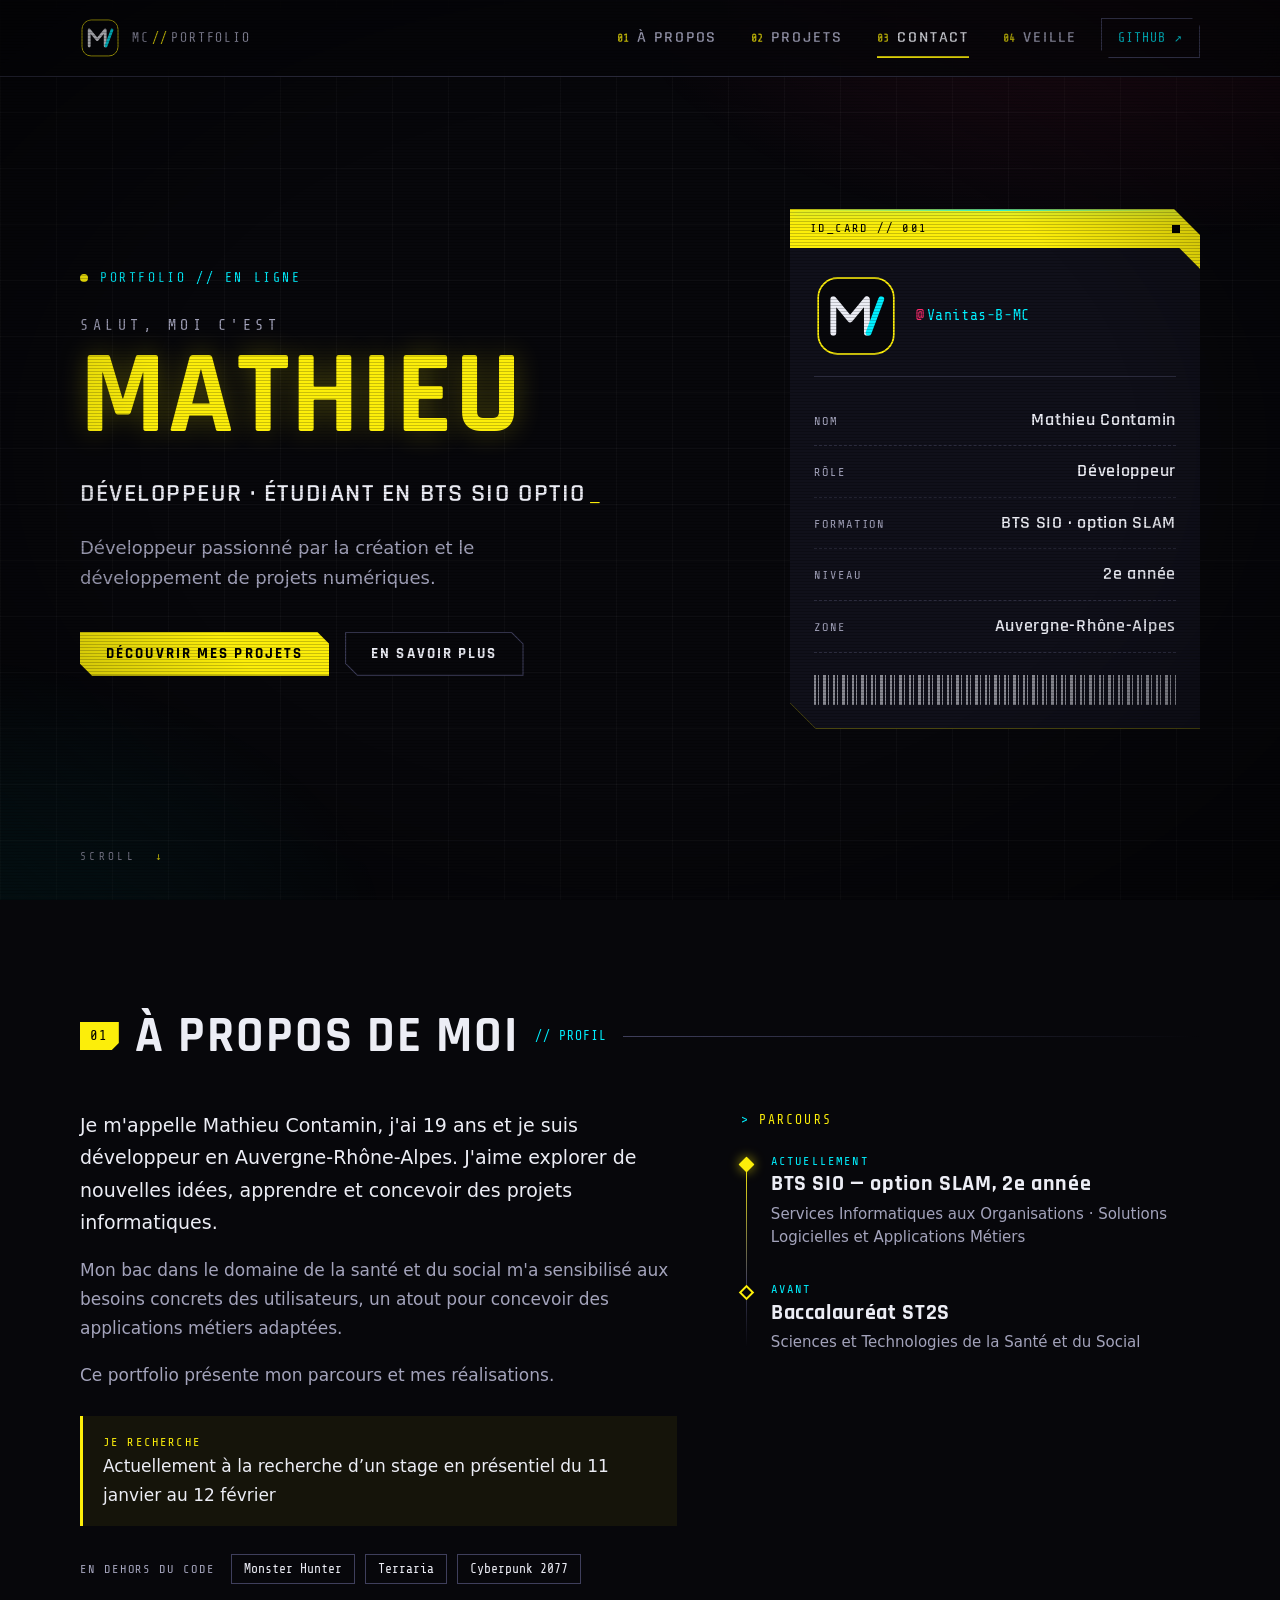
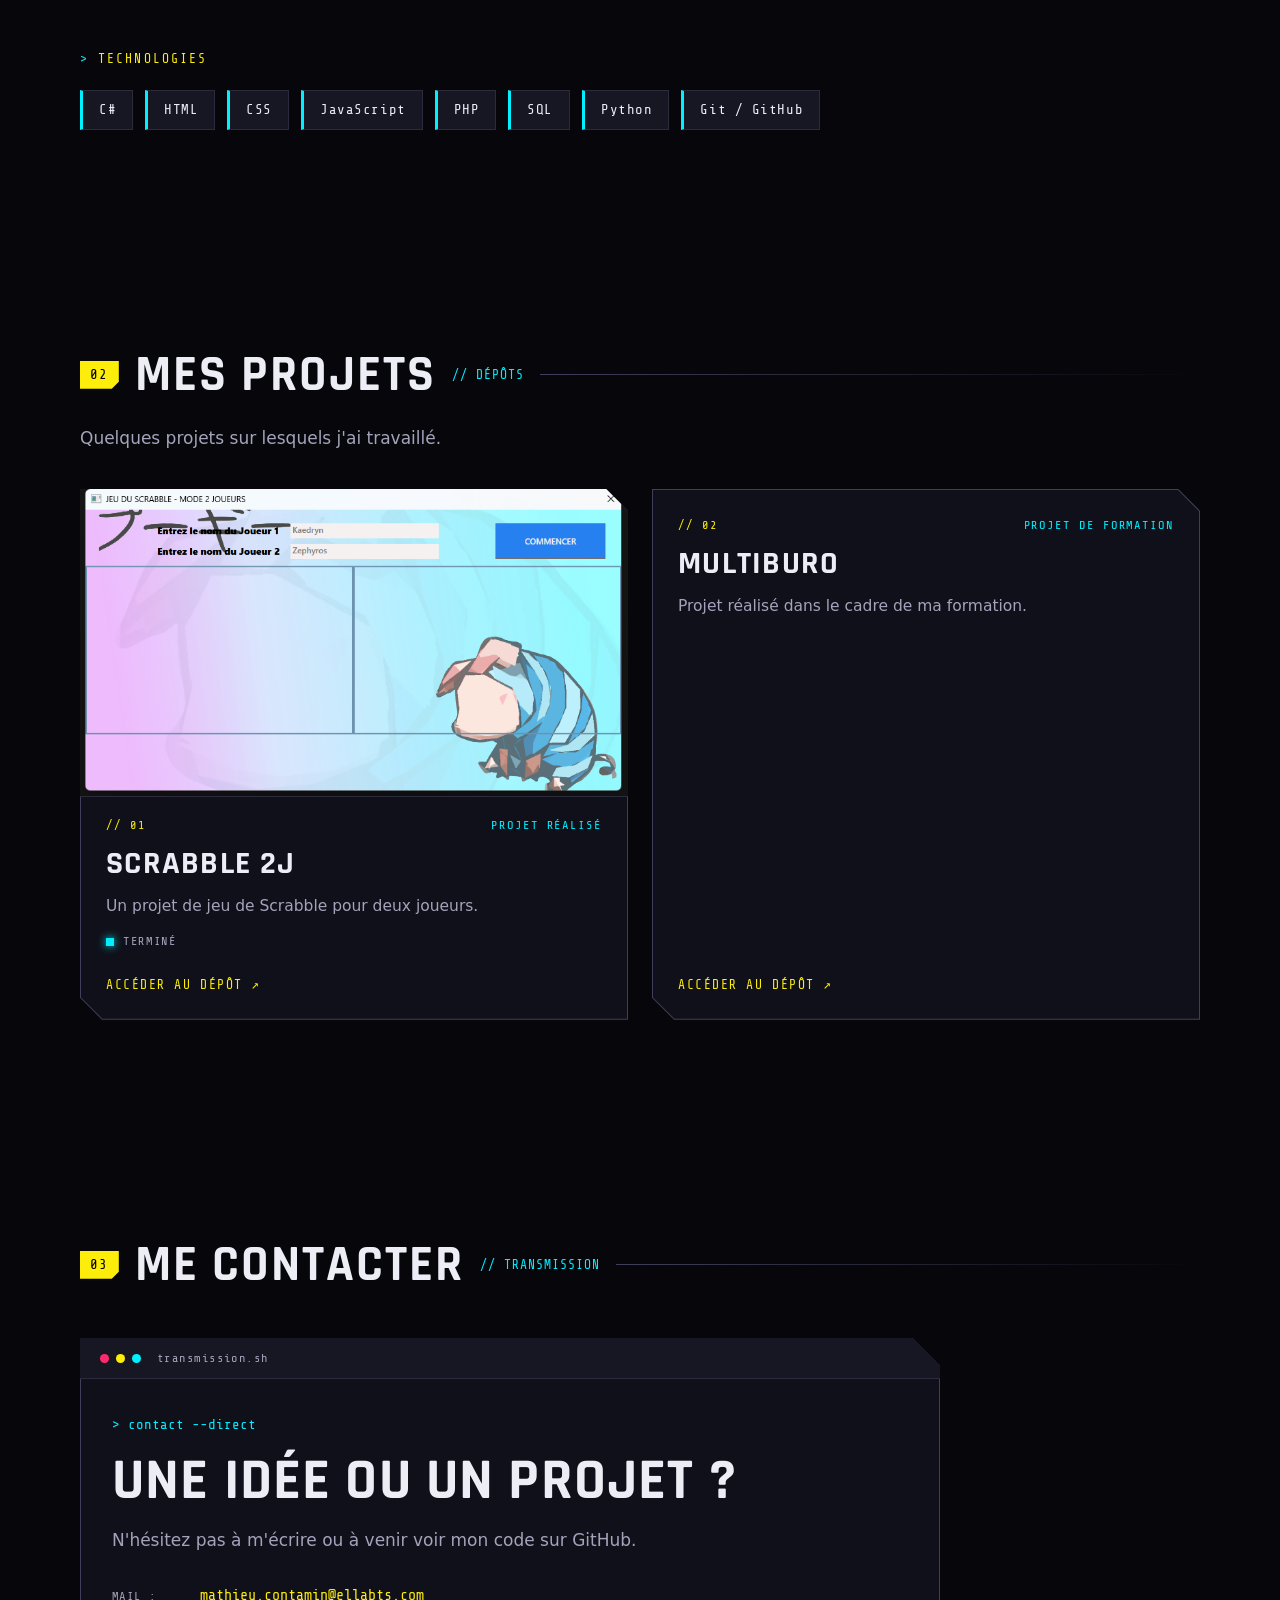
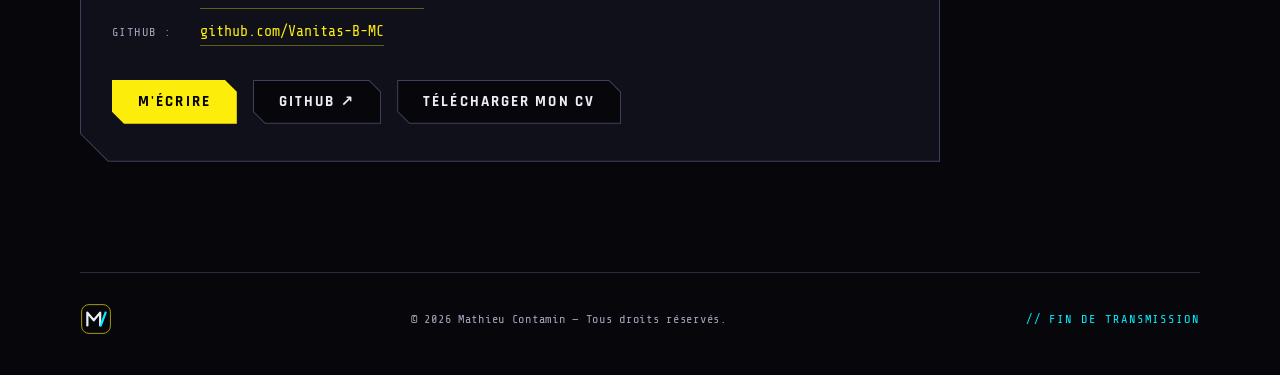
==== index.html @ 33f16053 "Maj" ====
<!DOCTYPE html>
<html lang="fr">
<head>
  <meta charset="UTF-8">
  <meta name="viewport" content="width=device-width, initial-scale=1.0">
  <meta name="theme-color" content="#07070b">
  <title>Mathieu Contamin — Développeur, étudiant BTS SIO SLAM</title>
  <meta name="description" content="Portfolio de Mathieu Contamin, étudiant en BTS SIO option SLAM : projets de développement, parcours et contact.">

  <!-- Aperçu lors du partage du lien (réseaux sociaux, messageries) -->
  <meta property="og:type" content="website">
  <meta property="og:title" content="Mathieu Contamin — Portfolio">
  <meta property="og:description" content="Étudiant en BTS SIO option SLAM. Découvrez mes projets de développement.">
  <meta name="twitter:card" content="summary_large_image">
  <meta property="og:url" content="https://vanitas-b-mc.github.io/">
  <meta property="og:image" content="https://vanitas-b-mc.github.io/assets/apercu.png">

  <!-- Favicon -->
  <link rel="icon" href="assets/favicon.svg" type="image/svg+xml">
  <link rel="icon" href="favicon.ico" sizes="48x48">
  <link rel="apple-touch-icon" href="assets/apple-touch-icon.png">

  <!-- Polices (Google Fonts). Si il n'y a pas de réseau, le site utilise les polices de secours. -->
  <link rel="preconnect" href="https://fonts.googleapis.com">
  <link rel="preconnect" href="https://fonts.gstatic.com" crossorigin>
  <link rel="stylesheet" href="https://fonts.googleapis.com/css2?family=Rajdhani:wght@500;600;700&family=Share+Tech+Mono&display=swap">

  <link rel="stylesheet" href="css/style.css">
  <link rel="stylesheet" href="css/edgerunners.css">
  <link rel="stylesheet" href="css/neon.css">
  <link rel="stylesheet" href="css/blackwall.css">
  <script>try { var t = localStorage.getItem("mc-theme"); if (t === "edgerunners" || t === "neon" || t === "blackwall") document.documentElement.classList.add(t); } catch (e) {}</script>
  <script>document.documentElement.classList.add("js");</script>
  <script type="module" src="js/main.js"></script>
  <script type="module" src="easter-egg/js/barcode-egg.js"></script>
  <script type="module" src="easter-egg/js/secret-code.js"></script>
</head>
<body>
  <a class="skip-link" href="#contenu">Aller au contenu</a>

  <header class="site-header">
    <div class="header">
      <a class="logo" href="#accueil" aria-label="Mathieu Contamin — retour à l'accueil">
        <img src="assets/favicon.svg" width="40" height="40" alt="">
        <span class="logo-text">MC<span>//</span>PORTFOLIO</span>
      </a>

      <nav id="main-nav" class="main-nav" aria-label="Navigation principale">
        <a href="#apropos"><span>01</span>À propos</a>
        <a href="#projets"><span>02</span>Projets</a>
        <a href="#contact"><span>03</span>Contact</a>
        <a class="nav-veille" href="veille.html"><span>04</span>Veille</a>
        <a class="nav-github" data-github href="https://github.com/Vanitas-B-MC"
           target="_blank" rel="noopener noreferrer">GitHub ↗</a>
      </nav>

      <a class="github-link" data-github href="https://github.com/Vanitas-B-MC"
         target="_blank" rel="noopener noreferrer">GitHub ↗</a>

      <button class="menu-toggle" type="button" aria-expanded="false" aria-controls="main-nav" aria-label="Ouvrir le menu">
        <span class="menu-bars" aria-hidden="true"></span>
      </button>
    </div>
  </header>

  <main id="contenu">
    <!-- ============ ACCUEIL ============ -->
    <section class="hero section" id="accueil" aria-labelledby="hero-title">
      <div class="hero-copy">
        <p class="eyebrow"><span class="status-dot" aria-hidden="true"></span>Portfolio // en ligne</p>

        <h1 id="hero-title">
          <span class="hello">Salut, moi c'est</span>
          <span class="hero-name glitch" id="hero-name" data-text="Mathieu">Mathieu</span>
        </h1>

        <p class="hero-tagline" id="hero-tagline">Développeur · Étudiant en BTS SIO option SLAM</p>
        <p class="hero-description" id="hero-description"></p>

        <div class="hero-actions">
          <a href="#projets" class="button button-primary">Découvrir mes projets</a>
          <a href="#apropos" class="button button-secondary">En savoir plus</a>
        </div>
      </div>

      <aside class="profile-card chamfer" aria-label="Fiche de profil">
        <div class="card-bar"><span>ID_CARD // 001</span><span class="card-bar-dot" aria-hidden="true"></span></div>
        <div class="card-body">
          <div class="card-head">
            <img src="assets/favicon.svg" width="84" height="84" alt="Logo MC">
            <p class="card-handle"><span>@</span><span id="profile-handle">Vanitas-B-MC</span></p>
          </div>
          <dl class="profile-list" id="profile-list"></dl>
          <div class="barcode" aria-hidden="true"></div>
        </div>
      </aside>

      <div class="scroll-indicator" aria-hidden="true">Scroll <span>↓</span></div>
    </section>

    <!-- ============ À PROPOS ============ -->
    <section class="section about" id="apropos" aria-labelledby="about-title">
      <div class="section-heading reveal">
        <span class="section-number">01</span>
        <h2 id="about-title">À propos de moi</h2>
        <span class="section-tag">// profil</span>
      </div>

      <div class="about-grid">
        <div class="about-text reveal" id="about-text"></div>

        <div class="about-side reveal">
          <h3 class="subhead">Parcours</h3>
          <ol class="timeline" id="timeline"></ol>
        </div>
      </div>

      <div class="skills reveal">
        <h3 class="subhead">Technologies</h3>
        <ul id="skills-list" class="skills-list"></ul>
      </div>
    </section>

    <!-- ============ PROJETS ============ -->
    <section class="section projects" id="projets" aria-labelledby="projects-title">
      <div class="section-heading reveal">
        <span class="section-number">02</span>
        <h2 id="projects-title">Mes projets</h2>
        <span class="section-tag">// dépôts</span>
      </div>
      <p class="section-intro reveal">Quelques projets sur lesquels j'ai travaillé.</p>

      <ul id="projects-list" class="projects-grid">
        <li class="fallback">
          <a href="https://github.com/Vanitas-B-MC" target="_blank" rel="noopener noreferrer">Retrouver mes projets sur GitHub ↗</a>
        </li>
      </ul>
    </section>

    <!-- ============ CONTACT ============ -->
    <section class="section contact" id="contact" aria-labelledby="contact-title">
      <div class="section-heading reveal">
        <span class="section-number">03</span>
        <h2 id="contact-title">Me contacter</h2>
        <span class="section-tag">// transmission</span>
      </div>

      <div class="terminal chamfer reveal">
        <div class="terminal-bar" aria-hidden="true">
          <span class="terminal-dots"><i></i><i></i><i></i></span>
          <span>transmission.sh</span>
        </div>
        <div class="terminal-body">
          <p class="prompt" aria-hidden="true">&gt; contact --direct</p>
          <h3>Une idée ou un projet ?</h3>
          <p class="contact-text">N'hésitez pas à m'écrire ou à venir voir mon code sur GitHub.</p>

          <ul class="contact-list">
            <li><span class="contact-key">mail</span>
              <a id="contact-email" href="mailto:mathieu.contamin@ellabts.com">mathieu.contamin@ellabts.com</a></li>
            <li><span class="contact-key">github</span>
              <a id="contact-github-link" data-github href="https://github.com/Vanitas-B-MC"
                 target="_blank" rel="noopener noreferrer">github.com/Vanitas-B-MC</a></li>
          </ul>

          <div class="contact-actions">
            <a id="contact-mail-button" class="button button-primary"
               href="mailto:mathieu.contamin@ellabts.com">M'écrire</a>
            <a id="contact-github" class="button button-secondary" data-github
               href="https://github.com/Vanitas-B-MC" target="_blank" rel="noopener noreferrer">GitHub ↗</a>
            <a id="contact-cv" class="button button-secondary" href="#" download hidden>Télécharger mon CV</a>
          </div>
        </div>
      </div>
    </section>
  </main>

  <footer class="footer">
    <a class="logo" href="#accueil" aria-label="Retour en haut">
      <img src="assets/favicon.svg" width="32" height="32" alt="">
    </a>
    <p>© <span id="year">2026</span> <span id="footer-name">Mathieu Contamin</span> — Tous droits réservés.</p>
    <p class="footer-end" aria-hidden="true">// fin de transmission</p>
  </footer>

  <noscript>
    <p class="noscript">Le contenu de ce portfolio nécessite JavaScript.
      Tu peux retrouver mes projets sur <a href="https://github.com/Vanitas-B-MC">GitHub</a>.</p>
  </noscript>
</body>
</html>
---- css/style.css ----
/* =========================================================
   PORTFOLIO — thème Cyberpunk (Cyberpunk 2077 / Edgerunners)
   Sommaire :
   1. Variables        6. À propos
   2. Base & effets    7. Projets
   3. Composants       8. Contact
   4. Header           9. Footer
   5. Accueil         10. Animations & responsive
========================================================= */

/* =========================
   1. VARIABLES
========================= */

:root {
  --bg: #07070b;
  --surface: #10101a;
  --surface-2: #171724;
  --line: #2b2b3d;
  --line-strong: #3f3f5c;

  --text: #ecedf5;
  --muted: #a3a3bb;

  --yellow: #fcee0a;   /* jaune Cyberpunk 2077 */
  --cyan: #00f0ff;     /* cyan néon */
  --pink: #ff2a6d;     /* rose Edgerunners */

  --font-display: "Rajdhani", "Bahnschrift", "Arial Narrow", "Roboto Condensed", system-ui, sans-serif;
  --font-body: system-ui, -apple-system, "Segoe UI", Roboto, sans-serif;
  --font-mono: "Share Tech Mono", ui-monospace, "SFMono-Regular", Consolas, "DejaVu Sans Mono", monospace;

  --width: 1120px;
  --header-h: 76px;
}

/* =========================
   2. BASE & EFFETS
========================= */

*,
*::before,
*::after {
  margin: 0;
  padding: 0;
  box-sizing: border-box;
}

html {
  scroll-behavior: smooth;
  scroll-padding-top: calc(var(--header-h) + 16px);
  color-scheme: dark;
  scrollbar-color: var(--line-strong) var(--bg);
}

body {
  background: var(--bg);
  color: var(--text);
  font-family: var(--font-body);
  font-size: 17px;
  line-height: 1.7;
  overflow-x: hidden;
  -webkit-font-smoothing: antialiased;
}

a {
  color: inherit;
  text-decoration: none;
}

img { display: block; max-width: 100%; }

ul, ol { list-style: none; }

button { font: inherit; color: inherit; }

::selection {
  background: var(--yellow);
  color: #000;
}

:focus-visible {
  outline: 2px solid var(--cyan);
  outline-offset: 3px;
}

.sr-only {
  position: absolute;
  width: 1px;
  height: 1px;
  overflow: hidden;
  clip: rect(0 0 0 0);
  white-space: nowrap;
}

/* Fond : grille + lueurs néon */
body::before {
  content: "";
  position: fixed;
  inset: 0;
  z-index: -1;
  pointer-events: none;
  background:
    radial-gradient(60vw 50vh at 88% -8%, rgba(255, 42, 109, .14), transparent 70%),
    radial-gradient(55vw 45vh at -8% 104%, rgba(0, 240, 255, .11), transparent 70%),
    linear-gradient(rgba(255, 255, 255, .03) 1px, transparent 1px) 0 0 / 56px 56px,
    linear-gradient(90deg, rgba(255, 255, 255, .03) 1px, transparent 1px) 0 0 / 56px 56px;
}

/* Écran CRT : lignes de balayage + vignette */
body::after {
  content: "";
  position: fixed;
  inset: 0;
  z-index: 90;
  pointer-events: none;
  background:
    radial-gradient(ellipse at center, transparent 55%, rgba(0, 0, 0, .45) 100%),
    repeating-linear-gradient(to bottom, transparent 0 2px, rgba(0, 0, 0, .2) 2px 3px);
}

.skip-link {
  position: absolute;
  left: 16px;
  top: -80px;
  z-index: 200;
  padding: 10px 16px;
  background: var(--yellow);
  color: #000;
  font-family: var(--font-display);
  font-weight: 700;
  letter-spacing: .08em;
  text-transform: uppercase;
}

.skip-link:focus { top: 16px; }

/* =========================
   3. COMPOSANTS
========================= */

/* Cadre à coins coupés (bordure = fond de l'élément, remplissage = ::before) */
.chamfer {
  --cut: 20px;
  --bw: 1px;
  position: relative;
  isolation: isolate;
  background: var(--line-strong);
  clip-path: polygon(
    0 0, calc(100% - var(--cut)) 0, 100% var(--cut),
    100% 100%, var(--cut) 100%, 0 calc(100% - var(--cut))
  );
}

.chamfer::before {
  content: "";
  position: absolute;
  inset: var(--bw);
  z-index: -1;
  background: var(--surface);
  clip-path: polygon(
    0 0, calc(100% - var(--cut) + .6px) 0, 100% calc(var(--cut) - .6px),
    100% 100%, calc(var(--cut) - .6px) 100%, 0 calc(100% - var(--cut) + .6px)
  );
}

/* Boutons */
.button {
  --cut: 12px;
  position: relative;
  isolation: isolate;
  display: inline-flex;
  align-items: center;
  gap: 10px;
  padding: 13px 26px;
  font-family: var(--font-display);
  font-size: 15px;
  font-weight: 700;
  letter-spacing: .14em;
  text-transform: uppercase;
  line-height: 1.2;
  cursor: pointer;
  transition: background .2s ease, color .2s ease, transform .2s ease;
  clip-path: polygon(
    0 0, calc(100% - var(--cut)) 0, 100% var(--cut),
    100% 100%, var(--cut) 100%, 0 calc(100% - var(--cut))
  );
}

.button-primary {
  background: var(--yellow);
  color: #000;
}

.button-primary:hover {
  background: var(--cyan);
  transform: translate(-2px, -2px);
}

.button-secondary {
  background: var(--line-strong);
  color: var(--text);
}

.button-secondary::before {
  content: "";
  position: absolute;
  inset: 1px;
  z-index: -1;
  background: var(--bg);
  clip-path: polygon(
    0 0, calc(100% - var(--cut) + .6px) 0, 100% calc(var(--cut) - .6px),
    100% 100%, calc(var(--cut) - .6px) 100%, 0 calc(100% - var(--cut) + .6px)
  );
  transition: background .2s ease;
}

.button-secondary:hover {
  background: var(--yellow);
  color: var(--yellow);
  transform: translate(-2px, -2px);
}

.button[hidden] { display: none; }

/* Titres de section */
.section {
  width: min(100% - 48px, var(--width));
  margin-inline: auto;
  padding: 110px 0;
}

.section-heading {
  display: flex;
  align-items: center;
  gap: 16px;
  margin-bottom: 48px;
}

.section-number {
  padding: 2px 10px;
  background: var(--yellow);
  color: #000;
  font-family: var(--font-mono);
  font-size: 14px;
  letter-spacing: .1em;
  clip-path: polygon(0 0, 100% 0, 100% calc(100% - 7px), calc(100% - 7px) 100%, 0 100%);
}

.section-heading h2 {
  font-family: var(--font-display);
  font-size: clamp(30px, 5vw, 50px);
  font-weight: 700;
  line-height: 1;
  letter-spacing: .04em;
  text-transform: uppercase;
}

.section-tag {
  color: var(--cyan);
  font-family: var(--font-mono);
  font-size: 13px;
  letter-spacing: .08em;
  text-transform: uppercase;
  white-space: nowrap;
}

.section-heading::after {
  content: "";
  flex: 1;
  min-width: 24px;
  height: 1px;
  background: linear-gradient(90deg, var(--line-strong), transparent);
}

.section-intro {
  margin-top: -24px;
  margin-bottom: 36px;
  color: var(--muted);
}

.subhead {
  margin-bottom: 20px;
  color: var(--yellow);
  font-family: var(--font-mono);
  font-size: 13px;
  font-weight: 400;
  letter-spacing: .16em;
  text-transform: uppercase;
}

.subhead::before { content: "> "; color: var(--cyan); }

/* Apparition au scroll */
.js-ready .reveal {
  opacity: 0;
  transform: translateY(22px);
  transition: opacity .7s ease, transform .7s ease;
}

.js-ready .reveal.is-visible {
  opacity: 1;
  transform: none;
}

/* =========================
   4. HEADER
========================= */

.site-header {
  position: sticky;
  top: 0;
  z-index: 80;
  background: rgba(7, 7, 11, .78);
  -webkit-backdrop-filter: blur(14px);
  backdrop-filter: blur(14px);
  border-bottom: 1px solid var(--line);
  transition: border-color .3s ease, box-shadow .3s ease;
}

.site-header.is-scrolled {
  border-bottom-color: rgba(252, 238, 10, .45);
  box-shadow: 0 6px 24px -12px rgba(252, 238, 10, .35);
}

.header {
  width: min(100% - 48px, var(--width));
  height: var(--header-h);
  margin-inline: auto;
  display: flex;
  align-items: center;
  justify-content: space-between;
  gap: 24px;
}

.logo {
  display: inline-flex;
  align-items: center;
  gap: 12px;
}

.logo img {
  transition: filter .25s ease, transform .25s ease;
}

.logo:hover img {
  filter: drop-shadow(0 0 8px rgba(252, 238, 10, .6));
  transform: rotate(-4deg);
}

.logo-text {
  font-family: var(--font-mono);
  font-size: 13px;
  letter-spacing: .14em;
  color: var(--muted);
}

.logo-text span { color: var(--yellow); margin: 0 2px; }

.main-nav {
  display: flex;
  align-items: center;
  gap: 34px;
  margin-left: auto;
}

.main-nav a {
  position: relative;
  padding: 6px 0;
  color: var(--muted);
  font-family: var(--font-display);
  font-size: 16px;
  font-weight: 600;
  letter-spacing: .12em;
  text-transform: uppercase;
  transition: color .2s ease;
}

.main-nav a span {
  margin-right: 8px;
  color: var(--yellow);
  font-family: var(--font-mono);
  font-size: 11px;
  letter-spacing: 0;
  opacity: .8;
}

.main-nav a::after {
  content: "";
  position: absolute;
  left: 0;
  bottom: 0;
  width: 100%;
  height: 2px;
  background: var(--yellow);
  transform: scaleX(0);
  transform-origin: left;
  transition: transform .25s ease;
}

.main-nav a:hover,
.main-nav a.is-active { color: var(--text); }

.main-nav a:hover::after,
.main-nav a.is-active::after { transform: scaleX(1); }

.nav-github { display: none; }

.github-link {
  padding: 8px 16px;
  border: 1px solid var(--line-strong);
  color: var(--cyan);
  font-family: var(--font-mono);
  font-size: 13px;
  letter-spacing: .08em;
  text-transform: uppercase;
  clip-path: polygon(0 0, calc(100% - 8px) 0, 100% 8px, 100% 100%, 8px 100%, 0 calc(100% - 8px));
  transition: color .2s ease, border-color .2s ease, background .2s ease;
}

.github-link:hover {
  border-color: var(--cyan);
  background: rgba(0, 240, 255, .08);
}

.menu-toggle {
  display: none;
  width: 46px;
  height: 46px;
  align-items: center;
  justify-content: center;
  background: transparent;
  border: 1px solid var(--line-strong);
  cursor: pointer;
}

.menu-bars,
.menu-bars::before,
.menu-bars::after {
  display: block;
  width: 20px;
  height: 2px;
  background: var(--yellow);
  transition: transform .25s ease, background .25s ease;
}

.menu-bars { position: relative; }
.menu-bars::before,
.menu-bars::after { content: ""; position: absolute; left: 0; }
.menu-bars::before { top: -7px; }
.menu-bars::after { top: 7px; }

.menu-toggle[aria-expanded="true"] .menu-bars { background: transparent; }
.menu-toggle[aria-expanded="true"] .menu-bars::before { transform: translateY(7px) rotate(45deg); }
.menu-toggle[aria-expanded="true"] .menu-bars::after { transform: translateY(-7px) rotate(-45deg); }

/* =========================
   5. ACCUEIL
========================= */

.hero {
  min-height: calc(100vh - var(--header-h));
  min-height: calc(100svh - var(--header-h));
  display: grid;
  grid-template-columns: minmax(0, 1.2fr) minmax(0, .8fr);
  align-items: center;
  gap: 64px;
  position: relative;
  padding-top: 60px;
  padding-bottom: 100px;
}

.eyebrow {
  display: inline-flex;
  align-items: center;
  gap: 12px;
  margin-bottom: 26px;
  color: var(--cyan);
  font-family: var(--font-mono);
  font-size: 13px;
  letter-spacing: .2em;
  text-transform: uppercase;
}

.status-dot {
  width: 8px;
  height: 8px;
  border-radius: 50%;
  background: var(--yellow);
  box-shadow: 0 0 0 0 rgba(252, 238, 10, .6);
  animation: pulse 2s ease-out infinite;
}

.hero h1 { line-height: .9; }

.hello {
  display: block;
  margin-bottom: 8px;
  color: var(--muted);
  font-family: var(--font-mono);
  font-size: 15px;
  font-weight: 400;
  letter-spacing: .3em;
  text-transform: uppercase;
  line-height: 1.4;
}

.hero-name {
  font-family: var(--font-display);
  font-size: clamp(50px, 9.2vw, 118px);
  font-weight: 700;
  letter-spacing: .02em;
  text-transform: uppercase;
  color: var(--yellow);
  text-shadow: 0 0 28px rgba(252, 238, 10, .28);
  white-space: nowrap;
}

/* Effet glitch (le texte est dupliqué via data-text) */
.glitch {
  position: relative;
  display: inline-block;
}

.glitch::before,
.glitch::after {
  content: attr(data-text);
  content: attr(data-text) / "";
  position: absolute;
  inset: 0;
  overflow: hidden;
  clip-path: inset(0 0 100% 0);
  text-shadow: none;
}

.glitch::before { color: var(--cyan); animation: glitch-a 4.2s infinite steps(1); }
.glitch::after { color: var(--pink); animation: glitch-b 3.6s infinite steps(1); }

.hero-tagline {
  min-height: 1.7em;
  margin-top: 22px;
  color: var(--text);
  font-family: var(--font-display);
  font-size: clamp(19px, 2.6vw, 26px);
  font-weight: 600;
  letter-spacing: .06em;
  text-transform: uppercase;
}

.caret::after {
  content: "_";
  margin-left: 4px;
  color: var(--yellow);
  animation: blink 1s steps(1) infinite;
}

.hero-description {
  max-width: 540px;
  margin-top: 16px;
  color: var(--muted);
  font-size: 18px;
}

.hero-actions {
  display: flex;
  flex-wrap: wrap;
  gap: 16px;
  margin-top: 38px;
}

/* Fiche de profil */
.profile-card {
  --cut: 26px;
  justify-self: end;
  width: min(100%, 410px);
  background: var(--yellow);
}

.profile-card::after {
  content: "";
  position: absolute;
  left: 0;
  right: 0;
  top: 0;
  height: 2px;
  background: linear-gradient(90deg, transparent, var(--cyan), transparent);
  box-shadow: 0 0 14px var(--cyan);
  opacity: .8;
  animation: scan 5s linear infinite;
  pointer-events: none;
}

.card-bar {
  display: flex;
  align-items: center;
  justify-content: space-between;
  padding: 9px 20px;
  background: var(--yellow);
  color: #000;
  font-family: var(--font-mono);
  font-size: 12px;
  letter-spacing: .2em;
}

.card-bar-dot {
  width: 8px;
  height: 8px;
  background: #000;
  animation: blink 1.4s steps(1) infinite;
}

.card-body { padding: 26px 24px 24px; }

.profile-card::before { inset: 0; top: 34px; }

.card-head {
  display: flex;
  align-items: center;
  gap: 18px;
  margin-bottom: 18px;
  padding-bottom: 18px;
  border-bottom: 1px solid var(--line);
}

.card-handle {
  font-family: var(--font-mono);
  font-size: 15px;
  color: var(--cyan);
  letter-spacing: .04em;
  overflow-wrap: anywhere;
}

.card-handle span:first-child { color: var(--pink); margin-right: 2px; }

.profile-list > div {
  display: flex;
  align-items: baseline;
  justify-content: space-between;
  gap: 18px;
  padding: 10px 0;
  border-bottom: 1px dashed var(--line);
}

.profile-list dt {
  color: var(--muted);
  font-family: var(--font-mono);
  font-size: 12px;
  letter-spacing: .16em;
  text-transform: uppercase;
}

.profile-list dd {
  font-family: var(--font-display);
  font-size: 18px;
  font-weight: 600;
  letter-spacing: .04em;
  text-align: right;
}

.barcode {
  height: 30px;
  margin-top: 22px;
  opacity: .55;
  background: repeating-linear-gradient(
    90deg,
    var(--text) 0 2px, transparent 2px 4px,
    var(--text) 4px 5px, transparent 5px 9px,
    var(--text) 9px 12px, transparent 12px 14px,
    var(--text) 14px 15px, transparent 15px 19px
  );
}

.scroll-indicator {
  position: absolute;
  left: 0;
  bottom: 34px;
  color: var(--muted);
  font-family: var(--font-mono);
  font-size: 11px;
  letter-spacing: .3em;
  text-transform: uppercase;
}

.scroll-indicator span {
  display: inline-block;
  margin-left: 10px;
  color: var(--yellow);
  animation: bounce 1.6s ease-in-out infinite;
}

/* =========================
   6. À PROPOS
========================= */

.about-grid {
  display: grid;
  grid-template-columns: minmax(0, 1.3fr) minmax(0, 1fr);
  gap: 64px;
}

.about-text p {
  max-width: 640px;
  color: var(--muted);
}

.about-text p + p { margin-top: 18px; }

.about-text p:first-child {
  color: var(--text);
  font-size: 19px;
}

.about-seeking {
  margin-top: 26px;
  padding: 16px 20px;
  border-left: 3px solid var(--yellow);
  background: rgba(252, 238, 10, .06);
  color: var(--text);
}

.about-seeking strong {
  display: block;
  color: var(--yellow);
  font-family: var(--font-mono);
  font-size: 12px;
  font-weight: 400;
  letter-spacing: .18em;
  text-transform: uppercase;
}

.interests {
  display: flex;
  flex-wrap: wrap;
  align-items: center;
  gap: 10px;
  margin-top: 28px;
}

.interests-label {
  margin-right: 6px;
  color: var(--muted);
  font-family: var(--font-mono);
  font-size: 12px;
  letter-spacing: .16em;
  text-transform: uppercase;
}

.chip {
  padding: 3px 12px;
  border: 1px solid var(--line-strong);
  color: var(--text);
  font-family: var(--font-mono);
  font-size: 13px;
}

.timeline {
  position: relative;
  display: grid;
  gap: 30px;
  padding-left: 30px;
}

.timeline::before {
  content: "";
  position: absolute;
  left: 5px;
  top: 8px;
  bottom: 8px;
  width: 1px;
  background: linear-gradient(var(--yellow), var(--line-strong) 65%, transparent);
}

.timeline li { position: relative; }

.timeline li::before {
  content: "";
  position: absolute;
  left: -30px;
  top: 8px;
  width: 11px;
  height: 11px;
  background: var(--bg);
  border: 2px solid var(--yellow);
  transform: rotate(45deg);
}

.timeline li:first-child::before {
  background: var(--yellow);
  box-shadow: 0 0 12px rgba(252, 238, 10, .7);
}

.timeline-period {
  display: block;
  color: var(--cyan);
  font-family: var(--font-mono);
  font-size: 12px;
  letter-spacing: .18em;
  text-transform: uppercase;
}

.timeline strong {
  display: block;
  font-family: var(--font-display);
  font-size: 22px;
  font-weight: 700;
  letter-spacing: .03em;
  line-height: 1.25;
}

.timeline p {
  margin-top: 4px;
  color: var(--muted);
  font-size: 15px;
  line-height: 1.55;
}

.skills { margin-top: 64px; }

.skills-list {
  display: flex;
  flex-wrap: wrap;
  gap: 12px;
}

.skill-tag {
  padding: 7px 16px;
  background: var(--surface-2);
  border: 1px solid var(--line);
  border-left: 3px solid var(--cyan);
  color: var(--text);
  font-family: var(--font-mono);
  font-size: 14px;
  letter-spacing: .04em;
  transition: border-color .2s ease, color .2s ease, transform .2s ease;
}

.skill-tag:hover {
  border-color: var(--cyan);
  color: var(--cyan);
  transform: translateY(-2px);
}

/* =========================
   7. PROJETS
========================= */

.projects-grid {
  display: grid;
  grid-template-columns: repeat(auto-fit, minmax(min(100%, 320px), 1fr));
  gap: 24px;
}

.projects-grid .fallback a {
  color: var(--cyan);
  font-family: var(--font-mono);
}

.project {
  transition: transform .3s ease, filter .3s ease;
}

.project:hover {
  transform: translateY(-5px);
  filter: drop-shadow(0 0 16px rgba(252, 238, 10, .3));
}

.project-card {
  --cut: 22px;
  display: flex;
  flex-direction: column;
  gap: 12px;
  height: 100%;
  padding: 26px 26px 24px;
  transition: background .25s ease;
}

.project:hover .project-card { background: var(--yellow); }

.project-media {
  margin: -26px -26px 6px;
  aspect-ratio: 16 / 9;
  overflow: hidden;
  border-bottom: 1px solid var(--line);
}

.project-media img {
  width: 100%;
  height: 100%;
  object-fit: cover;
  filter: saturate(.85) contrast(1.05);
}

.project-top {
  display: flex;
  align-items: center;
  justify-content: space-between;
  gap: 12px;
  font-family: var(--font-mono);
  font-size: 12px;
  letter-spacing: .16em;
  text-transform: uppercase;
}

.project-index { color: var(--yellow); }
.project-category { color: var(--cyan); text-align: right; }

.project-card h3 {
  font-family: var(--font-display);
  font-size: 32px;
  font-weight: 700;
  letter-spacing: .04em;
  line-height: 1.05;
  text-transform: uppercase;
}

.project-card p {
  color: var(--muted);
  font-size: 15.5px;
}

.project-status {
  display: inline-flex;
  align-items: center;
  gap: 9px;
  color: var(--muted);
  font-family: var(--font-mono);
  font-size: 12px;
  letter-spacing: .14em;
  text-transform: uppercase;
}

.project-status::before {
  content: "";
  width: 8px;
  height: 8px;
  background: var(--cyan);
  box-shadow: 0 0 8px var(--cyan);
}

.project-status[data-status="in-progress"]::before {
  background: var(--pink);
  box-shadow: 0 0 8px var(--pink);
  animation: blink 1.4s steps(1) infinite;
}

.tags {
  display: flex;
  flex-wrap: wrap;
  gap: 8px;
}

.tags li {
  padding: 1px 10px;
  border: 1px solid var(--line-strong);
  color: var(--text);
  font-family: var(--font-mono);
  font-size: 12px;
}

.project-link {
  display: inline-flex;
  align-items: center;
  gap: 8px;
  margin-top: auto;
  padding-top: 10px;
  color: var(--yellow);
  font-family: var(--font-mono);
  font-size: 13px;
  letter-spacing: .12em;
  text-transform: uppercase;
}

.project-link span { transition: transform .2s ease; }
.project-link:hover span { transform: translate(3px, -3px); }

/* Texte lisible sur le fond jaune au survol */
.project:hover .project-card,
.project:hover .project-card p,
.project:hover .project-card h3,
.project:hover .project-status,
.project:hover .project-index,
.project:hover .project-category,
.project:hover .project-link { color: #000; }

.project:hover .project-card .tags li { color: #000; border-color: rgba(0, 0, 0, .5); }

/* Le fond jaune est porté par ::before (remplissage) : on le teinte aussi */
.project:hover .project-card::before { background: var(--yellow); }

/* =========================
   8. CONTACT
========================= */

.terminal {
  --cut: 28px;
  max-width: 860px;
}

.terminal-bar {
  display: flex;
  align-items: center;
  gap: 16px;
  padding: 10px 20px;
  background: var(--surface-2);
  border-bottom: 1px solid var(--line);
  color: var(--muted);
  font-family: var(--font-mono);
  font-size: 12px;
  letter-spacing: .12em;
}

.terminal-dots { display: inline-flex; gap: 7px; }

.terminal-dots i {
  width: 9px;
  height: 9px;
  border-radius: 50%;
  background: var(--line-strong);
}

.terminal-dots i:first-child { background: var(--pink); }
.terminal-dots i:nth-child(2) { background: var(--yellow); }
.terminal-dots i:nth-child(3) { background: var(--cyan); }

.terminal-body { padding: 34px 32px 38px; }

.prompt {
  margin-bottom: 14px;
  color: var(--cyan);
  font-family: var(--font-mono);
  font-size: 14px;
}

.terminal-body h3 {
  font-family: var(--font-display);
  font-size: clamp(32px, 6vw, 58px);
  font-weight: 700;
  letter-spacing: .02em;
  line-height: 1.05;
  text-transform: uppercase;
}

.contact-text {
  margin-top: 14px;
  color: var(--muted);
}

.contact-list {
  display: grid;
  gap: 10px;
  margin: 28px 0 34px;
  font-family: var(--font-mono);
  font-size: 15px;
}

.contact-list li {
  display: flex;
  flex-wrap: wrap;
  align-items: baseline;
  gap: 8px 18px;
}

.contact-key {
  min-width: 70px;
  color: var(--muted);
  letter-spacing: .12em;
  text-transform: uppercase;
  font-size: 12px;
}

.contact-key::after { content: " :"; }

.contact-list a {
  color: var(--yellow);
  overflow-wrap: anywhere;
  border-bottom: 1px solid rgba(252, 238, 10, .35);
  transition: color .2s ease, border-color .2s ease;
}

.contact-list a:hover {
  color: var(--cyan);
  border-color: var(--cyan);
}

.contact-actions {
  display: flex;
  flex-wrap: wrap;
  gap: 16px;
}

/* =========================
   9. FOOTER
========================= */

.footer {
  width: min(100% - 48px, var(--width));
  margin-inline: auto;
  padding: 30px 0 40px;
  display: flex;
  align-items: center;
  justify-content: space-between;
  flex-wrap: wrap;
  gap: 18px 24px;
  border-top: 1px solid var(--line);
  color: var(--muted);
  font-family: var(--font-mono);
  font-size: 12px;
  letter-spacing: .06em;
}

.footer-end { color: var(--cyan); text-transform: uppercase; letter-spacing: .16em; }

.noscript {
  padding: 24px;
  text-align: center;
  color: var(--muted);
}

.noscript a { color: var(--cyan); text-decoration: underline; }

/* =========================
   10. ANIMATIONS & RESPONSIVE
========================= */

@keyframes pulse {
  0% { box-shadow: 0 0 0 0 rgba(252, 238, 10, .55); }
  70%, 100% { box-shadow: 0 0 0 10px rgba(252, 238, 10, 0); }
}

@keyframes blink {
  0%, 49% { opacity: 1; }
  50%, 100% { opacity: 0; }
}

@keyframes bounce {
  0%, 100% { transform: translateY(0); }
  50% { transform: translateY(5px); }
}

@keyframes scan {
  0% { top: 34px; opacity: 0; }
  8%, 92% { opacity: .8; }
  100% { top: 100%; opacity: 0; }
}

@keyframes glitch-a {
  0%, 90%, 100% { clip-path: inset(0 0 100% 0); transform: translate(0); }
  91% { clip-path: inset(12% 0 58% 0); transform: translate(-5px, 0); }
  93% { clip-path: inset(46% 0 30% 0); transform: translate(5px, 0); }
  95% { clip-path: inset(72% 0 6% 0); transform: translate(-3px, 0); }
  97% { clip-path: inset(0 0 100% 0); transform: translate(0); }
}

@keyframes glitch-b {
  0%, 86%, 100% { clip-path: inset(0 0 100% 0); transform: translate(0); }
  87% { clip-path: inset(60% 0 12% 0); transform: translate(5px, 0); }
  89% { clip-path: inset(8% 0 70% 0); transform: translate(-5px, 0); }
  92% { clip-path: inset(34% 0 44% 0); transform: translate(4px, 0); }
  94% { clip-path: inset(0 0 100% 0); transform: translate(0); }
}

/* Écrans moyens : on libère de la place dans l'en-tête */
@media (max-width: 1040px) {
  .logo-text { display: none; }
  .main-nav { gap: 24px; }
}

/* Tablette */
@media (max-width: 960px) {
  .hero {
    grid-template-columns: 1fr;
    gap: 56px;
    padding-bottom: 120px;
  }

  .profile-card { justify-self: start; }

  .about-grid {
    grid-template-columns: 1fr;
    gap: 48px;
  }
}

/* Mobile : menu burger */
@media (max-width: 800px) {
  :root { --header-h: 66px; }

  .header,
  .section,
  .footer { width: calc(100% - 36px); }

  .logo-text { display: none; }
  .github-link { display: none; }

  .menu-toggle { display: inline-flex; }

  .header .main-nav {
    position: absolute;
    top: 100%;
    left: 0;
    right: 0;
    display: none;
    flex-direction: column;
    align-items: stretch;
    gap: 0;
    margin: 0;
    padding: 6px 18px 18px;
    background: var(--bg);
    border-bottom: 1px solid var(--yellow);
    box-shadow: 0 24px 40px rgba(0, 0, 0, .6);
  }

  .header .main-nav.is-open { display: flex; }

  .main-nav a {
    padding: 15px 0;
    border-bottom: 1px solid var(--line);
    font-size: 19px;
  }

  .main-nav a::after { display: none; }

  .nav-github { display: block; color: var(--cyan); border-bottom: 0; }

  .section { padding: 80px 0; }

  .section-tag { display: none; }

  .hero { padding-top: 40px; }

  .scroll-indicator { display: none; }

  .terminal-body { padding: 26px 20px 30px; }
}

@media (max-width: 420px) {
  .button { width: 100%; justify-content: center; }
  .hero-actions,
  .contact-actions { flex-direction: column; }
}

/* Préférences de mouvement réduit */
@media (prefers-reduced-motion: reduce) {
  html { scroll-behavior: auto; }

  *,
  *::before,
  *::after {
    animation: none !important;
    transition-duration: .01ms !important;
  }

  .js-ready .reveal {
    opacity: 1;
    transform: none;
  }

  .glitch::before,
  .glitch::after { display: none; }

  .profile-card::after { display: none; }
}
---- css/edgerunners.css ----
/* =========================================================
   MODE EDGERUNNERS — easter egg (taper « edgerunner » sur le site)
   Palette inspirée de Cyberpunk: Edgerunners : rouge vif, vert acide,
   contours violets, fond sombre bleuté.

   Tout est limité à html.edgerunners : sans cette classe, rien ne change.
   Le thème remplace surtout les variables de couleur du site, puis corrige
   les quelques couleurs écrites en dur dans style.css et veille.css.
========================================================= */

html.edgerunners {
  --bg: #080910;
  --surface: #0f1019;
  --surface-2: #181927;
  --line: #2b2145;
  --line-strong: #52308f;

  --text: #f2f3fb;
  --muted: #aeaecb;

  /* rôles repris des deux thèmes (index : yellow/cyan/pink, veille : hot/blue/violet) */
  --yellow: #ff2a5f;   /* rouge vif : l'accent principal */
  --cyan: #2bff88;     /* vert acide */
  --pink: #ff4d7d;
  --hot: #ff1f55;
  --blue: #2bff88;
  --violet: #a066ff;

  --er-red-rgb: 255, 42, 95;
  --er-green-rgb: 43, 255, 136;
  --er-violet-rgb: 138, 60, 255;

  scrollbar-color: var(--line-strong) var(--bg);
}

/* Fond : lueurs rouge et verte, grille violette */
html.edgerunners body::before {
  background:
    radial-gradient(60vw 55vh at 92% -8%, rgba(var(--er-red-rgb), .2), transparent 70%),
    radial-gradient(55vw 50vh at -8% 106%, rgba(var(--er-green-rgb), .13), transparent 70%),
    radial-gradient(40vw 40vh at 50% 48%, rgba(var(--er-violet-rgb), .08), transparent 70%),
    linear-gradient(rgba(var(--er-violet-rgb), .07) 1px, transparent 1px) 0 0 / 56px 56px,
    linear-gradient(90deg, rgba(var(--er-violet-rgb), .07) 1px, transparent 1px) 0 0 / 56px 56px;
}

/* Titres : aberration chromatique (décalage vert / violet, comme les images glitchées) */
html.edgerunners .hero-name,
html.edgerunners .arcade-title,
html.edgerunners .vtitle {
  text-shadow:
    -3px 0 rgba(var(--er-green-rgb), .55),
    3px 0 rgba(var(--er-violet-rgb), .65),
    0 0 30px rgba(var(--er-red-rgb), .4);
}

html.edgerunners .game-title,
html.edgerunners .overlay-title {
  text-shadow: -2px 0 rgba(var(--er-green-rgb), .5), 2px 0 rgba(var(--er-violet-rgb), .6);
}

/* Le texte sélectionné et les accents principaux */
html.edgerunners ::selection {
  background: var(--yellow);
  color: #fff;
}

/* ---------- Couleurs écrites en dur dans style.css ---------- */

html.edgerunners .site-header.is-scrolled {
  border-bottom-color: rgba(var(--er-red-rgb), .55);
  box-shadow: 0 6px 24px -12px rgba(var(--er-red-rgb), .5);
}

/* Logo (une image) : on décale les teintes, jaune -> rouge et cyan -> vert */
html.edgerunners .logo img,
html.edgerunners .brand img,
html.edgerunners .card-head img {
  filter: hue-rotate(-62deg);
}

html.edgerunners .logo:hover img,
html.edgerunners .brand:hover img {
  filter: hue-rotate(-62deg) drop-shadow(0 0 8px rgba(var(--er-red-rgb), .7));
}

html.edgerunners .github-link:hover {
  background: rgba(var(--er-green-rgb), .1);
}

html.edgerunners .about-seeking {
  background: rgba(var(--er-red-rgb), .08);
}

html.edgerunners .timeline li:first-child::before {
  box-shadow: 0 0 12px rgba(var(--er-red-rgb), .8);
}

html.edgerunners .project:hover {
  filter: drop-shadow(0 0 16px rgba(var(--er-red-rgb), .35));
}

html.edgerunners .contact-list a {
  border-bottom-color: rgba(var(--er-red-rgb), .45);
}

html.edgerunners .status-dot {
  box-shadow: 0 0 0 0 rgba(var(--er-red-rgb), .6);
  animation-name: pulse-edgerunners;
}

@keyframes pulse-edgerunners {
  0% { box-shadow: 0 0 0 0 rgba(var(--er-red-rgb), .55); }
  70%, 100% { box-shadow: 0 0 0 10px rgba(var(--er-red-rgb), 0); }
}

/* Texte sur fond rouge : blanc plutôt que noir (plus lisible sur ce rouge) */
html.edgerunners .button-primary,
html.edgerunners .section-number,
html.edgerunners .skip-link {
  color: #fff;
}

html.edgerunners .button-primary:hover {
  color: #000;
}

/* ---------- veille.css ---------- */

html.edgerunners .hud > div:nth-child(3) { border-left-color: var(--violet); }
html.edgerunners .hud > div:nth-child(3) dd { color: var(--violet); }

html.edgerunners .banner {
  background:
    radial-gradient(60% 90% at 88% 15%, rgba(var(--er-red-rgb), .26), transparent 70%),
    radial-gradient(50% 80% at 8% 100%, rgba(var(--er-green-rgb), .17), transparent 70%);
}

html.edgerunners .field select:focus,
html.edgerunners .field input:focus {
  box-shadow: 0 0 0 2px rgba(var(--er-green-rgb), .3);
}

html.edgerunners .step-num {
  -webkit-text-stroke-color: rgba(var(--er-red-rgb), .65);
}

/* Couleur d'accent des articles et des sources, par catégorie.
   (Les règles de veille.css sont moins précises : on les redéfinit toutes ici.) */
html.edgerunners .shard,
html.edgerunners .source-token { --accent-rgb: var(--er-green-rgb); }

html.edgerunners .shard[data-cat="cybersecurite"],
html.edgerunners .source-token[data-cat="cybersecurite"] { --accent-rgb: var(--er-red-rgb); }

html.edgerunners .shard[data-cat="developpement"],
html.edgerunners .source-token[data-cat="developpement"] { --accent-rgb: 160, 102, 255; }

html.edgerunners .shard[data-cat="infrastructure"],
html.edgerunners .source-token[data-cat="infrastructure"] { --accent-rgb: 232, 234, 255; }

/* ---------- Arcade ---------- */

html.edgerunners .game-stage {
  box-shadow: inset 0 0 40px rgba(var(--er-green-rgb), .05), 0 0 28px -10px rgba(var(--er-red-rgb), .5);
}

@media (prefers-reduced-motion: reduce) {
  html.edgerunners .status-dot { animation: none; }
}
---- css/neon.css ----
/* =========================================================
   MODE NEON — easter egg (taper « neon » sur le site)
   Cyberpunk rose néon : rose électrique, cyan glacé, violet profond,
   fond noir violacé avec lueurs et grille.

   Tout est limité à html.neon : sans cette classe, rien ne change.
   Même principe que edgerunners.css : on remplace les variables de couleur
   du site, puis on corrige les couleurs écrites en dur dans style.css et veille.css.
========================================================= */

html.neon {
  --bg: #0a0213;
  --surface: #13061f;
  --surface-2: #1d0a2e;
  --line: #3a1457;
  --line-strong: #7a1fa8;

  --text: #fdf2ff;
  --muted: #c9a8dc;

  /* rôles repris des deux thèmes (index : yellow/cyan/pink, veille : hot/blue/violet) */
  --yellow: #ff2bd6;   /* rose néon : l'accent principal */
  --cyan: #00f0ff;     /* cyan électrique */
  --pink: #ff6ec7;
  --hot: #ff2bd6;
  --blue: #00f0ff;
  --violet: #b44dff;

  --nn-pink-rgb: 255, 43, 214;
  --nn-cyan-rgb: 0, 240, 255;
  --nn-violet-rgb: 180, 77, 255;

  scrollbar-color: var(--line-strong) var(--bg);
}

/* Fond : lueur rose en haut à droite, cyan en bas à gauche, grille violette */
html.neon body::before {
  background:
    radial-gradient(60vw 55vh at 92% -8%, rgba(var(--nn-pink-rgb), .24), transparent 70%),
    radial-gradient(55vw 50vh at -8% 106%, rgba(var(--nn-cyan-rgb), .13), transparent 70%),
    radial-gradient(40vw 40vh at 50% 48%, rgba(var(--nn-violet-rgb), .1), transparent 70%),
    linear-gradient(rgba(var(--nn-pink-rgb), .07) 1px, transparent 1px) 0 0 / 56px 56px,
    linear-gradient(90deg, rgba(var(--nn-cyan-rgb), .06) 1px, transparent 1px) 0 0 / 56px 56px;
}

/* Titres : tube néon rose, avec un décalage cyan / violet de chaque côté */
html.neon .hero-name,
html.neon .arcade-title,
html.neon .vtitle {
  text-shadow:
    -3px 0 rgba(var(--nn-cyan-rgb), .55),
    3px 0 rgba(var(--nn-violet-rgb), .7),
    0 0 14px rgba(var(--nn-pink-rgb), .75),
    0 0 38px rgba(var(--nn-pink-rgb), .5);
}

html.neon .game-title,
html.neon .overlay-title {
  text-shadow:
    -2px 0 rgba(var(--nn-cyan-rgb), .5),
    2px 0 rgba(var(--nn-violet-rgb), .6),
    0 0 18px rgba(var(--nn-pink-rgb), .55);
}

/* Titres de section : léger halo rose */
html.neon .section-heading h2 {
  text-shadow: 0 0 18px rgba(var(--nn-pink-rgb), .45);
}

/* Le texte sélectionné */
html.neon ::selection {
  background: var(--yellow);
  color: #12001a;
}

/* ---------- Couleurs écrites en dur dans style.css ---------- */

html.neon .site-header.is-scrolled {
  border-bottom-color: rgba(var(--nn-pink-rgb), .6);
  box-shadow: 0 6px 28px -10px rgba(var(--nn-pink-rgb), .6);
}

/* Logo (une image jaune et cyan) : on garde ses couleurs et on ajoute un halo rose */
html.neon .logo img,
html.neon .brand img,
html.neon .card-head img {
  filter: drop-shadow(0 0 6px rgba(var(--nn-pink-rgb), .5));
}

html.neon .logo:hover img,
html.neon .brand:hover img {
  filter: drop-shadow(0 0 12px rgba(var(--nn-pink-rgb), .9));
}

html.neon .github-link:hover {
  background: rgba(var(--nn-cyan-rgb), .1);
}

html.neon .about-seeking {
  background: rgba(var(--nn-pink-rgb), .09);
}

html.neon .timeline li:first-child::before {
  box-shadow: 0 0 14px rgba(var(--nn-pink-rgb), .9);
}

/* Cartes à coins coupés : un filter suit la forme, un box-shadow serait coupé */
html.neon .profile-card,
html.neon .terminal {
  filter: drop-shadow(0 0 14px rgba(var(--nn-pink-rgb), .22));
}

html.neon .project:hover {
  filter: drop-shadow(0 0 18px rgba(var(--nn-pink-rgb), .5));
}

html.neon .button-primary {
  box-shadow: 0 0 18px -2px rgba(var(--nn-pink-rgb), .65);
}

html.neon .contact-list a {
  border-bottom-color: rgba(var(--nn-pink-rgb), .5);
}

html.neon .status-dot {
  box-shadow: 0 0 0 0 rgba(var(--nn-pink-rgb), .6);
  animation-name: pulse-neon;
}

@keyframes pulse-neon {
  0% { box-shadow: 0 0 0 0 rgba(var(--nn-pink-rgb), .6); }
  70%, 100% { box-shadow: 0 0 0 10px rgba(var(--nn-pink-rgb), 0); }
}

/* ---------- veille.css ---------- */

html.neon .hud > div:nth-child(3) { border-left-color: var(--violet); }
html.neon .hud > div:nth-child(3) dd { color: var(--violet); }

html.neon .banner {
  background:
    radial-gradient(60% 90% at 88% 15%, rgba(var(--nn-pink-rgb), .3), transparent 70%),
    radial-gradient(50% 80% at 8% 100%, rgba(var(--nn-cyan-rgb), .16), transparent 70%);
}

html.neon .field select:focus,
html.neon .field input:focus {
  box-shadow: 0 0 0 2px rgba(var(--nn-cyan-rgb), .35);
}

html.neon .step-num {
  -webkit-text-stroke-color: rgba(var(--nn-pink-rgb), .7);
}

/* Couleur d'accent des articles et des sources, par catégorie.
   (Les règles de veille.css sont moins précises : on les redéfinit toutes ici.) */
html.neon .shard,
html.neon .source-token { --accent-rgb: var(--nn-cyan-rgb); }

html.neon .shard[data-cat="cybersecurite"],
html.neon .source-token[data-cat="cybersecurite"] { --accent-rgb: var(--nn-pink-rgb); }

html.neon .shard[data-cat="developpement"],
html.neon .source-token[data-cat="developpement"] { --accent-rgb: var(--nn-violet-rgb); }

html.neon .shard[data-cat="infrastructure"],
html.neon .source-token[data-cat="infrastructure"] { --accent-rgb: 253, 242, 255; }

/* ---------- Arcade ---------- */

html.neon .game-stage {
  box-shadow: inset 0 0 40px rgba(var(--nn-cyan-rgb), .06), 0 0 30px -8px rgba(var(--nn-pink-rgb), .6);
}

@media (prefers-reduced-motion: reduce) {
  html.neon .status-dot { animation: none; }
}
---- css/blackwall.css ----
/* =========================================================
   MODE BLACKWALL — easter egg (taper « blackwall » sur le site)
   Inspiré de la Blackwall de Cyberpunk 2077 : la barrière numérique de NetWatch qui isole
   le Net sauvage. Noir de vide, rouge sang, lueur d'ambre, signal qui se déchire.

   Tout est limité à html.blackwall : sans cette classe, rien ne change.
   Même principe que neon.css : on remplace les variables de couleur du site,
   puis on corrige les couleurs écrites en dur dans style.css et veille.css.
========================================================= */

html.blackwall {
  --bg: #050102;
  --surface: #0e0407;
  --surface-2: #19080d;
  --line: #3a0f17;
  --line-strong: #8a1424;

  --text: #f6ebe8;
  --muted: #c4a29d;

  /* rôles repris des deux thèmes (index : yellow/cyan/pink, veille : hot/blue/violet) */
  --yellow: #ff2a2a;   /* rouge d'alerte : l'accent principal */
  --cyan: #ff9a1f;     /* ambre : les étincelles de données */
  --pink: #ff5a4d;
  --hot: #ff1f2f;
  --blue: #ff9a1f;
  --violet: #c4162f;   /* cramoisi profond */

  --bw-red-rgb: 255, 42, 42;
  --bw-amber-rgb: 255, 154, 31;
  --bw-crimson-rgb: 160, 14, 36;
  --bw-bone-rgb: 246, 235, 232;

  scrollbar-color: var(--line-strong) var(--bg);
}

/* Fond : le mur qui monte du bas (rouge qui vacille), lueur cramoisie en haut, colonnes de données */
html.blackwall body::before {
  background:
    radial-gradient(90vw 46vh at 50% 112%, rgba(var(--bw-red-rgb), .34), transparent 72%),
    radial-gradient(55vw 45vh at 96% -10%, rgba(var(--bw-crimson-rgb), .32), transparent 70%),
    radial-gradient(40vw 40vh at 4% 40%, rgba(var(--bw-amber-rgb), .07), transparent 70%),
    repeating-linear-gradient(90deg, rgba(var(--bw-red-rgb), .05) 0 1px, transparent 1px 44px),
    linear-gradient(rgba(var(--bw-red-rgb), .04) 1px, transparent 1px) 0 0 / 100% 44px;
  animation: bw-wall 7s ease-in-out infinite;
}

/* Écran : vignette rouge sombre, lignes de balayage plus marquées et une bande de brouillage qui descend */
html.blackwall body::after {
  background:
    linear-gradient(180deg, transparent 0 46%, rgba(var(--bw-red-rgb), .07) 50%, transparent 54% 100%) 0 0 / 100% 220%,
    radial-gradient(ellipse at center, transparent 48%, rgba(40, 0, 6, .6) 100%),
    repeating-linear-gradient(to bottom, transparent 0 2px, rgba(0, 0, 0, .26) 2px 3px);
  animation: bw-sweep 9s linear infinite;
}

/* Étiquette fixe : l'avertissement de NetWatch */
html.blackwall::after {
  content: "NETWATCH // BLACKWALL — ZONE INTERDITE";
  position: fixed;
  right: 0;
  bottom: 0;
  z-index: 95;
  pointer-events: none;
  padding: 4px 12px 4px 14px;
  background: rgba(5, 1, 2, .92);
  border-top: 1px solid var(--line-strong);
  border-left: 1px solid var(--line-strong);
  color: var(--yellow);
  font-family: var(--font-mono, ui-monospace, Consolas, monospace);
  font-size: 10px;
  letter-spacing: .22em;
  opacity: .8;
  animation: bw-blink 2.4s steps(1, end) infinite;
}

@keyframes bw-wall { 0%, 100% { opacity: 1; } 47% { opacity: .82; } 50% { opacity: .95; } 53% { opacity: .78; } }
@keyframes bw-sweep { from { background-position-y: -110%, 0, 0; } to { background-position-y: 110%, 0, 0; } }
@keyframes bw-blink { 0%, 86% { opacity: .8; } 90%, 94% { opacity: .2; } 97% { opacity: .8; } }

/* Titres : rouge d'alerte avec décalage ambre / cramoisi, et un tressautement bref de temps en temps */
html.blackwall .hero-name,
html.blackwall .arcade-title,
html.blackwall .vtitle {
  text-shadow:
    -3px 0 rgba(var(--bw-amber-rgb), .55),
    3px 0 rgba(var(--bw-crimson-rgb), .85),
    0 0 26px rgba(var(--bw-red-rgb), .55);
}

html.blackwall .hero-name,
html.blackwall .vtitle { animation: bw-glitch 6.5s steps(1, end) infinite; }

@keyframes bw-glitch {
  0%, 92%, 100% { transform: none; }
  93% { transform: translate(-4px, 0) skewX(-4deg); }
  95% { transform: translate(5px, 1px) skewX(3deg); }
  97% { transform: translate(-2px, -1px); }
}

html.blackwall .game-title,
html.blackwall .overlay-title {
  text-shadow:
    -2px 0 rgba(var(--bw-amber-rgb), .5),
    2px 0 rgba(var(--bw-crimson-rgb), .8),
    0 0 18px rgba(var(--bw-red-rgb), .5);
}

/* Texte d'introduction de la page Veille : écrit en lavande dans veille.css */
html.blackwall .banner-lead { color: #ead6d2; }

html.blackwall .section-heading h2 {
  text-shadow: 0 0 18px rgba(var(--bw-red-rgb), .4);
}

html.blackwall ::selection {
  background: var(--yellow);
  color: #090002;
}

/* ---------- Couleurs écrites en dur dans style.css ---------- */

html.blackwall .site-header.is-scrolled {
  border-bottom-color: rgba(var(--bw-red-rgb), .6);
  box-shadow: 0 6px 28px -10px rgba(var(--bw-red-rgb), .6);
}

/* Logo (une image jaune et cyan) : passé en monochrome rouge, avec un halo */
html.blackwall .logo img,
html.blackwall .brand img,
html.blackwall .card-head img {
  filter: grayscale(1) sepia(1) hue-rotate(-38deg) saturate(4.5) brightness(.95) drop-shadow(0 0 6px rgba(var(--bw-red-rgb), .5));
}

html.blackwall .logo:hover img,
html.blackwall .brand:hover img {
  filter: grayscale(1) sepia(1) hue-rotate(-38deg) saturate(4.5) brightness(1.05) drop-shadow(0 0 12px rgba(var(--bw-red-rgb), .9));
}

html.blackwall .github-link:hover {
  background: rgba(var(--bw-amber-rgb), .1);
}

html.blackwall .about-seeking {
  background: rgba(var(--bw-red-rgb), .08);
}

html.blackwall .timeline li:first-child::before {
  box-shadow: 0 0 14px rgba(var(--bw-red-rgb), .9);
}

/* Cartes à coins coupés : un filter suit la forme, un box-shadow serait coupé */
html.blackwall .profile-card,
html.blackwall .terminal {
  filter: drop-shadow(0 0 14px rgba(var(--bw-red-rgb), .26));
}

html.blackwall .project:hover {
  filter: drop-shadow(0 0 18px rgba(var(--bw-red-rgb), .55));
}

html.blackwall .button-primary {
  color: #090002;
  box-shadow: 0 0 18px -2px rgba(var(--bw-red-rgb), .7);
}

html.blackwall .contact-list a {
  border-bottom-color: rgba(var(--bw-red-rgb), .5);
}

html.blackwall .status-dot {
  box-shadow: 0 0 0 0 rgba(var(--bw-red-rgb), .7);
  animation-name: pulse-blackwall;
}

@keyframes pulse-blackwall {
  0% { box-shadow: 0 0 0 0 rgba(var(--bw-red-rgb), .7); }
  70%, 100% { box-shadow: 0 0 0 10px rgba(var(--bw-red-rgb), 0); }
}

/* ---------- veille.css ---------- */

html.blackwall .hud > div:nth-child(3) { border-left-color: var(--violet); }
html.blackwall .hud > div:nth-child(3) dd { color: var(--violet); }

html.blackwall .banner {
  background:
    radial-gradient(60% 90% at 88% 15%, rgba(var(--bw-red-rgb), .3), transparent 70%),
    radial-gradient(50% 80% at 8% 100%, rgba(var(--bw-amber-rgb), .14), transparent 70%);
}

html.blackwall .field select:focus,
html.blackwall .field input:focus {
  box-shadow: 0 0 0 2px rgba(var(--bw-amber-rgb), .4);
}

html.blackwall .step-num {
  -webkit-text-stroke-color: rgba(var(--bw-red-rgb), .75);
}

/* Couleur d'accent des articles et des sources, par catégorie.
   (Les règles de veille.css sont moins précises : on les redéfinit toutes ici.) */
html.blackwall .shard,
html.blackwall .source-token { --accent-rgb: var(--bw-amber-rgb); }

html.blackwall .shard[data-cat="cybersecurite"],
html.blackwall .source-token[data-cat="cybersecurite"] { --accent-rgb: var(--bw-red-rgb); }

html.blackwall .shard[data-cat="developpement"],
html.blackwall .source-token[data-cat="developpement"] { --accent-rgb: 196, 22, 47; }

html.blackwall .shard[data-cat="infrastructure"],
html.blackwall .source-token[data-cat="infrastructure"] { --accent-rgb: var(--bw-bone-rgb); }

/* ---------- Arcade ---------- */

html.blackwall .game-stage {
  box-shadow: inset 0 0 40px rgba(var(--bw-red-rgb), .08), 0 0 30px -8px rgba(var(--bw-red-rgb), .6);
}

/* ---------- Alerte plein écran quand on franchit la Blackwall (easter-egg/js/secret-code.js) ---------- */

html.blackwall .secret-blackwall {
  background:
    repeating-linear-gradient(to bottom, transparent 0 2px, rgba(0, 0, 0, .35) 2px 3px),
    radial-gradient(70% 60% at 50% 55%, rgba(var(--bw-crimson-rgb), .5), rgba(5, 1, 2, .96) 75%);
  animation: bw-alert 1.9s steps(1, end) both;
}

html.blackwall .secret-blackwall .secret-unlock-title {
  color: var(--yellow);
  text-shadow: -4px 0 rgba(var(--bw-amber-rgb), .7), 4px 0 rgba(var(--bw-crimson-rgb), .9), 0 0 32px rgba(var(--bw-red-rgb), .8);
  animation: bw-glitch 1s steps(1, end) infinite;
}

@keyframes bw-alert {
  0% { opacity: 0; }
  6%, 14% { opacity: 1; }
  10% { opacity: .35; }
  18%, 78% { opacity: 1; }
  82% { opacity: .5; }
  86%, 92% { opacity: 1; }
  100% { opacity: 0; }
}

@media (max-width: 640px) {
  html.blackwall::after { display: none; }
}

@media (prefers-reduced-motion: reduce) {
  html.blackwall body::before,
  html.blackwall body::after,
  html.blackwall::after,
  html.blackwall .hero-name,
  html.blackwall .vtitle,
  html.blackwall .status-dot,
  html.blackwall .secret-blackwall,
  html.blackwall .secret-blackwall .secret-unlock-title { animation: none; }
}
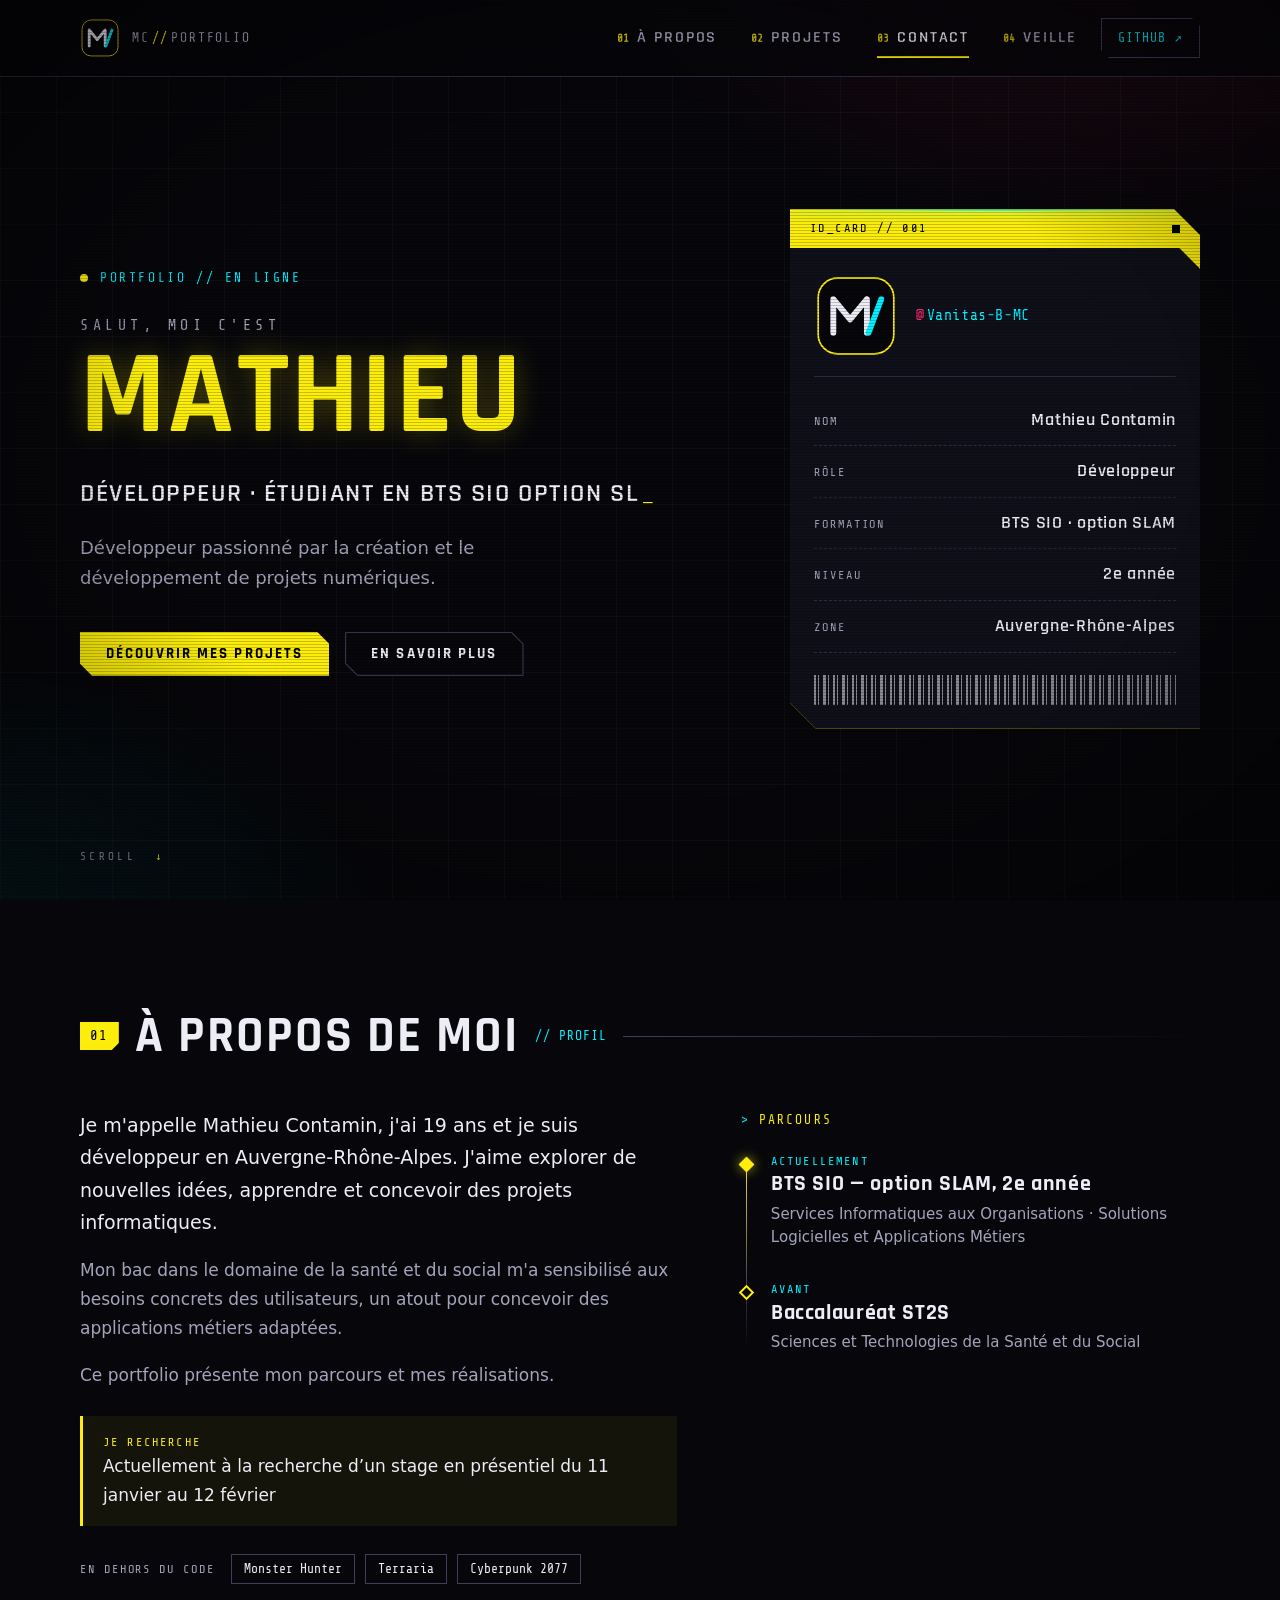
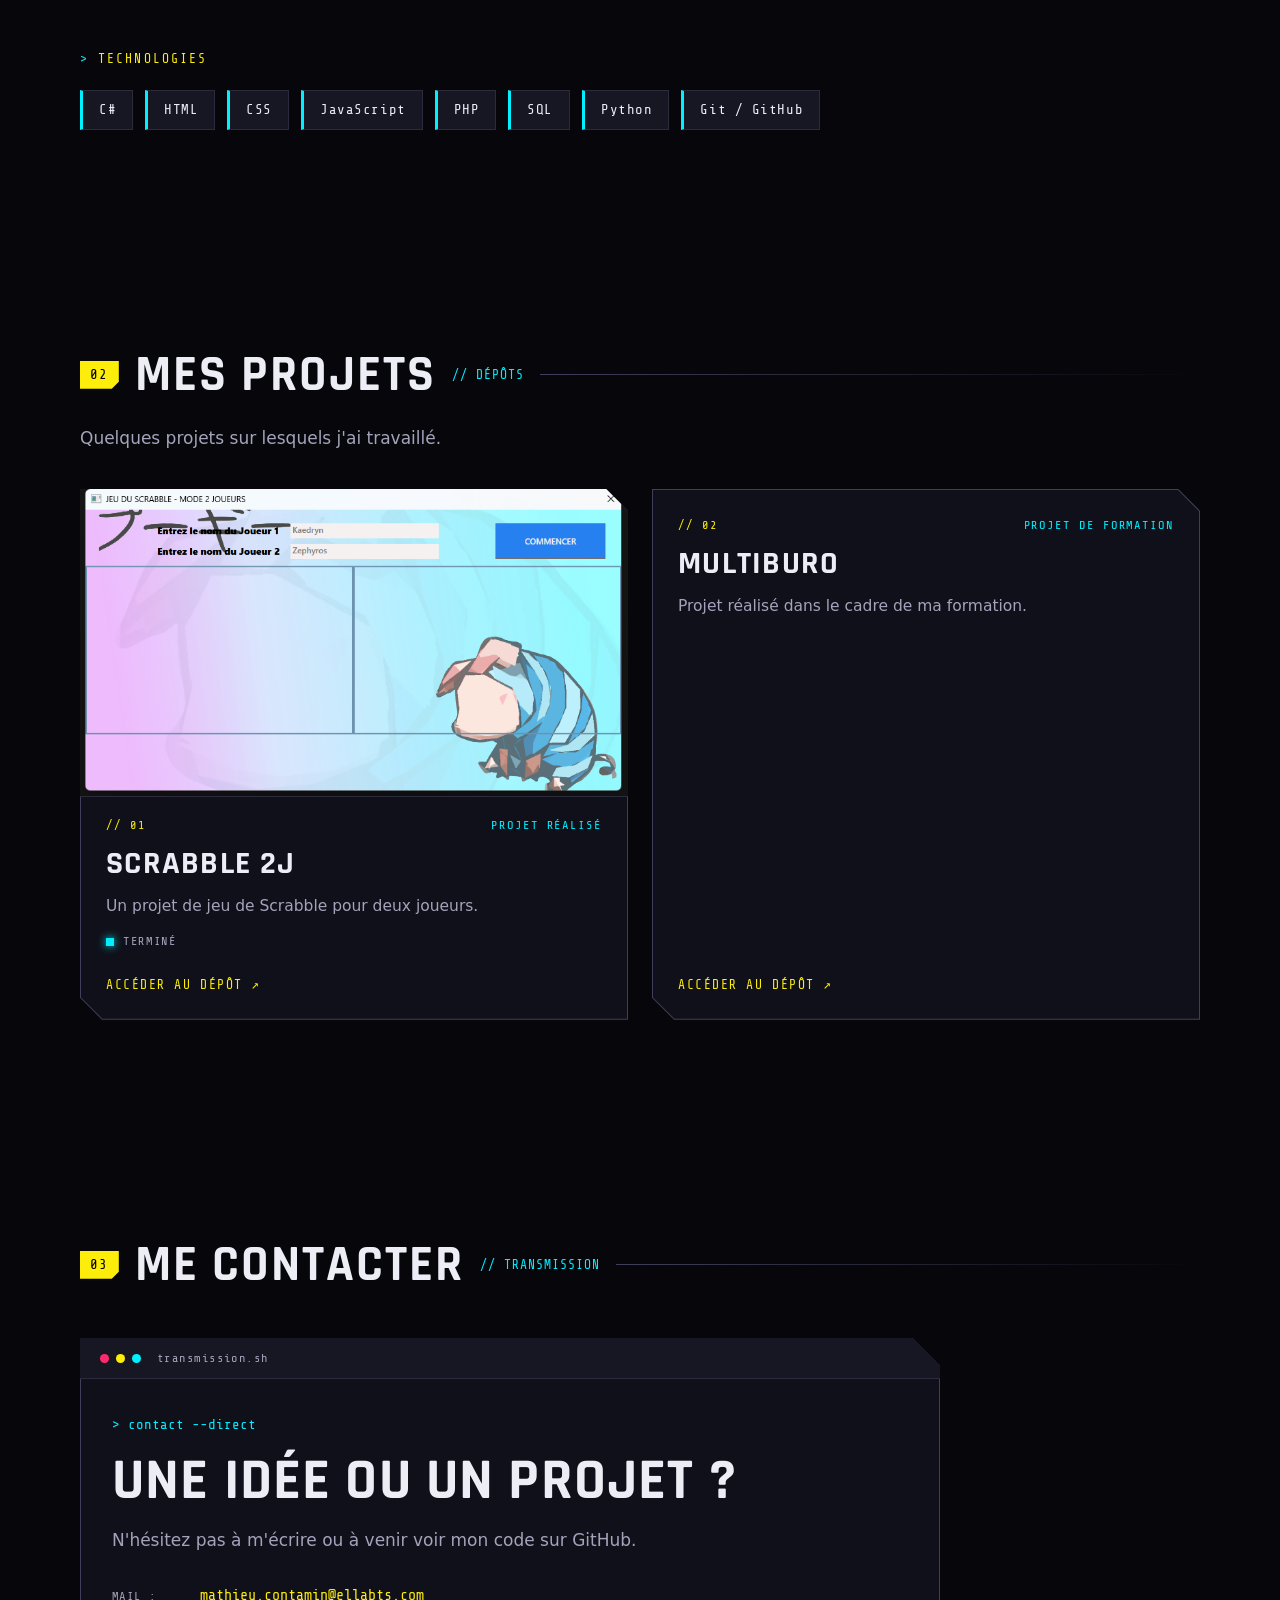
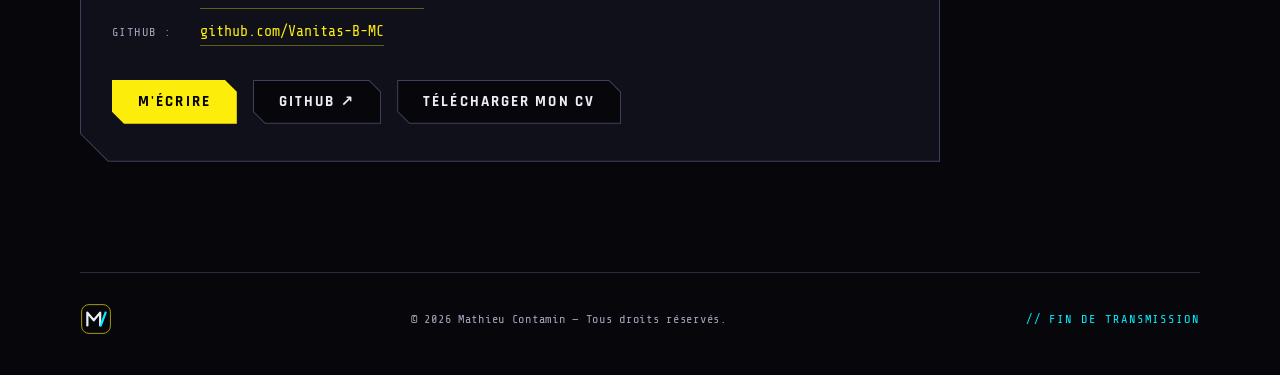
==== commit 75ce75a6: "Maj" ====
--- a/index.html
+++ b/index.html
@@ -29,7 +29,12 @@
   <link rel="stylesheet" href="css/edgerunners.css">
   <link rel="stylesheet" href="css/neon.css">
   <link rel="stylesheet" href="css/blackwall.css">
-  <script>try { var t = localStorage.getItem("mc-theme"); if (t === "edgerunners" || t === "neon" || t === "blackwall") document.documentElement.classList.add(t); } catch (e) {}</script>
+  <link rel="stylesheet" href="css/arasaka.css">
+  <link rel="stylesheet" href="css/militech.css">
+  <link rel="stylesheet" href="css/afterlife.css">
+  <link rel="stylesheet" href="css/braindance.css">
+  <link rel="stylesheet" href="css/dogtown.css">
+  <script>try { var t = localStorage.getItem("mc-theme"); if (t && ["edgerunners", "neon", "blackwall", "arasaka", "militech", "afterlife", "braindance", "dogtown"].indexOf(t) > -1) document.documentElement.classList.add(t); } catch (e) {}</script>
   <script>document.documentElement.classList.add("js");</script>
   <script type="module" src="js/main.js"></script>
   <script type="module" src="easter-egg/js/barcode-egg.js"></script>
--- a/css/arasaka.css
+++ b/css/arasaka.css
@@ -0,0 +1,251 @@
+/* =========================================================
+   MODE ARASAKA — easter egg (taper « arasaka » sur le site)
+   La mégacorporation Arasaka de Cyberpunk 2077 : noir de tour d'entreprise, blanc clinique,
+   un seul rouge vermillon. Austère, précis, froid. Le kanji 荒坂 veille en filigrane.
+
+   Tout est limité à html.arasaka : sans cette classe, rien ne change.
+   Même principe que neon.css : on remplace les variables de couleur du site,
+   puis on corrige les couleurs écrites en dur dans style.css et veille.css.
+========================================================= */
+
+html.arasaka {
+  --bg: #060607;
+  --surface: #0e0e10;
+  --surface-2: #17171a;
+  --line: #2a2a2f;
+  --line-strong: #6b6b75;
+
+  --text: #f4f4f2;
+  --muted: #a9a9b0;
+
+  /* rôles repris des thèmes (index : yellow/cyan/pink, veille : hot/blue/violet) */
+  --yellow: #f4f4f2;   /* blanc clinique : l'accent principal */
+  --cyan: #e60012;     /* rouge Arasaka : les repères */
+  --pink: #ff3b47;
+  --hot: #e60012;
+  --blue: #e60012;
+  --violet: #9a9aa6;
+
+  --th-a-rgb: 230, 0, 18;
+  --th-b-rgb: 244, 244, 242;
+  --th-c-rgb: 154, 154, 166;
+  --th-bone-rgb: 244, 244, 242;
+
+  scrollbar-color: var(--line-strong) var(--bg);
+}
+
+/* Fond */
+html.arasaka body::before {
+  background:
+    radial-gradient(70vw 50vh at 100% -10%, rgba(var(--th-a-rgb), .16), transparent 70%),
+    radial-gradient(60vw 45vh at -10% 110%, rgba(var(--th-bone-rgb), .06), transparent 70%),
+    linear-gradient(90deg, rgba(var(--th-bone-rgb), .035) 1px, transparent 1px) 0 0 / 72px 100%,
+    linear-gradient(rgba(var(--th-bone-rgb), .03) 1px, transparent 1px) 0 0 / 100% 72px;
+
+}
+
+/* Écran : lignes de balayage plus fines et vignette discrète */
+html.arasaka body::after {
+  background:
+    radial-gradient(ellipse at center, transparent 58%, rgba(0, 0, 0, .55) 100%),
+    repeating-linear-gradient(to bottom, transparent 0 3px, rgba(0, 0, 0, .14) 3px 4px);
+}
+
+
+/* Kanji du logo Arasaka en filigrane, et une fine ligne rouge sur le bord gauche de l'écran */
+html.arasaka::before {
+  content: "荒坂";
+  position: fixed;
+  right: -2vw;
+  bottom: -6vh;
+  z-index: -1;
+  pointer-events: none;
+  color: rgba(var(--th-bone-rgb), .03);
+  font-family: "Noto Serif JP", "Yu Mincho", "MS Mincho", serif;
+  font-size: 46vw;
+  font-weight: 700;
+  line-height: .8;
+  letter-spacing: -.04em;
+}
+html.arasaka body > .site-header,
+html.arasaka body > header { border-left: 3px solid var(--cyan); }
+
+/* Étiquette fixe, collée en bas à droite */
+html.arasaka::after {
+  content: "ARASAKA CORP. — ACCÈS EMPLOYÉS UNIQUEMENT";
+  position: fixed;
+  right: 0;
+  bottom: 0;
+  z-index: 95;
+  pointer-events: none;
+  padding: 4px 12px 4px 14px;
+  background: rgba(6, 6, 7, .92);
+  border-top: 1px solid var(--line-strong);
+  border-left: 1px solid var(--line-strong);
+  color: var(--cyan);
+  font-family: var(--font-mono, ui-monospace, Consolas, monospace);
+  font-size: 10px;
+  letter-spacing: .22em;
+  opacity: .85;
+  
+}
+
+/* Titres */
+html.arasaka .hero-name,
+html.arasaka .arcade-title,
+html.arasaka .vtitle {
+  text-shadow: 0 0 0 transparent, 4px 4px 0 rgba(var(--th-a-rgb), .75), 0 0 28px rgba(var(--th-bone-rgb), .18);
+}
+
+html.arasaka .game-title,
+html.arasaka .overlay-title {
+  text-shadow: 3px 3px 0 rgba(var(--th-a-rgb), .7);
+}
+
+html.arasaka .section-heading h2 {
+  text-shadow: 0 0 18px rgba(var(--th-a-rgb), .4);
+}
+
+html.arasaka ::selection {
+  background: var(--yellow);
+  color: #060607;
+}
+
+/* ---------- Couleurs écrites en dur dans style.css ---------- */
+
+html.arasaka .site-header.is-scrolled {
+  border-bottom-color: rgba(var(--th-a-rgb), .6);
+  box-shadow: 0 6px 28px -10px rgba(var(--th-a-rgb), .6);
+}
+
+/* Logo (une image jaune et cyan) : passé à la couleur du thème, avec un halo */
+html.arasaka .logo img,
+html.arasaka .brand img,
+html.arasaka .card-head img {
+  filter: grayscale(1) contrast(1.15) brightness(1.1) drop-shadow(0 0 6px rgba(var(--th-a-rgb), .5));
+}
+
+html.arasaka .logo:hover img,
+html.arasaka .brand:hover img {
+  filter: grayscale(1) contrast(1.15) brightness(1.1) drop-shadow(0 0 12px rgba(var(--th-a-rgb), .9));
+}
+
+html.arasaka .github-link:hover {
+  background: rgba(var(--th-b-rgb), .1);
+}
+
+html.arasaka .about-seeking {
+  background: rgba(var(--th-a-rgb), .08);
+}
+
+html.arasaka .timeline li:first-child::before {
+  box-shadow: 0 0 14px rgba(var(--th-a-rgb), .9);
+}
+
+/* Cartes à coins coupés : un filter suit la forme, un box-shadow serait coupé */
+html.arasaka .profile-card,
+html.arasaka .terminal {
+  filter: drop-shadow(0 0 14px rgba(var(--th-a-rgb), .24));
+}
+
+html.arasaka .project:hover {
+  filter: drop-shadow(0 0 18px rgba(var(--th-a-rgb), .5));
+}
+
+html.arasaka .button-primary {
+  color: #060607;
+  box-shadow: 0 0 18px -2px rgba(var(--th-a-rgb), .6);
+}
+
+html.arasaka .contact-list a {
+  border-bottom-color: rgba(var(--th-a-rgb), .5);
+}
+
+html.arasaka .status-dot {
+  box-shadow: 0 0 0 0 rgba(var(--th-a-rgb), .7);
+  animation-name: pulse-arasaka;
+}
+
+@keyframes pulse-arasaka {
+  0% { box-shadow: 0 0 0 0 rgba(var(--th-a-rgb), .7); }
+  70%, 100% { box-shadow: 0 0 0 10px rgba(var(--th-a-rgb), 0); }
+}
+
+/* ---------- veille.css ---------- */
+
+html.arasaka .hud > div:nth-child(3) { border-left-color: var(--violet); }
+html.arasaka .hud > div:nth-child(3) dd { color: var(--violet); }
+
+html.arasaka .banner {
+  background:
+    radial-gradient(60% 90% at 88% 15%, rgba(var(--th-a-rgb), .26), transparent 70%),
+    radial-gradient(50% 80% at 8% 100%, rgba(var(--th-b-rgb), .14), transparent 70%);
+}
+
+html.arasaka .banner-lead { color: #dcdce0; }
+
+html.arasaka .field select:focus,
+html.arasaka .field input:focus {
+  box-shadow: 0 0 0 2px rgba(var(--th-b-rgb), .4);
+}
+
+html.arasaka .step-num {
+  -webkit-text-stroke-color: rgba(var(--th-a-rgb), .75);
+}
+
+/* Couleur d'accent des articles et des sources, par catégorie.
+   (Les règles de veille.css sont moins précises : on les redéfinit toutes ici.) */
+html.arasaka .shard,
+html.arasaka .source-token { --accent-rgb: var(--th-b-rgb); }
+
+html.arasaka .shard[data-cat="cybersecurite"],
+html.arasaka .source-token[data-cat="cybersecurite"] { --accent-rgb: var(--th-a-rgb); }
+
+html.arasaka .shard[data-cat="developpement"],
+html.arasaka .source-token[data-cat="developpement"] { --accent-rgb: var(--th-c-rgb); }
+
+html.arasaka .shard[data-cat="infrastructure"],
+html.arasaka .source-token[data-cat="infrastructure"] { --accent-rgb: var(--th-bone-rgb); }
+
+/* ---------- Arcade ---------- */
+
+html.arasaka .game-stage {
+  box-shadow: inset 0 0 40px rgba(var(--th-a-rgb), .07), 0 0 30px -8px rgba(var(--th-a-rgb), .55);
+}
+
+/* ---------- Alerte plein écran à l'activation (easter-egg/js/secret-code.js) ---------- */
+
+html.arasaka .secret-arasaka {
+  background:
+    repeating-linear-gradient(to bottom, transparent 0 2px, rgba(0, 0, 0, .3) 2px 3px),
+    radial-gradient(70% 60% at 50% 55%, rgba(var(--th-a-rgb), .32), rgba(3, 3, 4, .96) 75%);
+  animation: arasaka-alert 1.9s steps(1, end) both;
+}
+
+html.arasaka .secret-arasaka .secret-unlock-title {
+  color: var(--yellow);
+  text-shadow: 4px 4px 0 rgba(var(--th-a-rgb), .85), 0 0 30px rgba(var(--th-bone-rgb), .25);
+}
+
+@keyframes arasaka-alert {
+  0% { opacity: 0; }
+  8%, 80% { opacity: 1; }
+  84% { opacity: .55; }
+  88%, 92% { opacity: 1; }
+  100% { opacity: 0; }
+}
+
+@media (max-width: 640px) {
+  html.arasaka::after { display: none; }
+}
+
+@media (prefers-reduced-motion: reduce) {
+  html.arasaka body::before,
+  html.arasaka body::after,
+  html.arasaka::before,
+  html.arasaka::after,
+  html.arasaka .hero-name,
+  html.arasaka .vtitle,
+  html.arasaka .status-dot,
+  html.arasaka .secret-arasaka { animation: none; }
+}
--- a/css/militech.css
+++ b/css/militech.css
@@ -0,0 +1,244 @@
+/* =========================================================
+   MODE MILITECH — easter egg (taper « militech » sur le site)
+   Militech International Armaments : vert olive, jaune tactique, HUD de combat.
+   Quatre repères d'écran dans les coins, comme une visière.
+
+   Tout est limité à html.militech : sans cette classe, rien ne change.
+   Même principe que neon.css : on remplace les variables de couleur du site,
+   puis on corrige les couleurs écrites en dur dans style.css et veille.css.
+========================================================= */
+
+html.militech {
+  --bg: #070904;
+  --surface: #0d1008;
+  --surface-2: #151a0d;
+  --line: #26301a;
+  --line-strong: #566b2e;
+
+  --text: #eef1e2;
+  --muted: #a8b38f;
+
+  /* rôles repris des thèmes (index : yellow/cyan/pink, veille : hot/blue/violet) */
+  --yellow: #a6d233;   /* vert tactique : l'accent principal */
+  --cyan: #ffb300;     /* ambre HUD : les repères */
+  --pink: #d9ff66;
+  --hot: #a6d233;
+  --blue: #ffb300;
+  --violet: #7fa13a;
+
+  --th-a-rgb: 166, 210, 51;
+  --th-b-rgb: 255, 179, 0;
+  --th-c-rgb: 127, 161, 58;
+  --th-bone-rgb: 238, 241, 226;
+
+  scrollbar-color: var(--line-strong) var(--bg);
+}
+
+/* Fond */
+html.militech body::before {
+  background:
+    radial-gradient(80vw 50vh at 50% 112%, rgba(var(--th-a-rgb), .16), transparent 72%),
+    radial-gradient(50vw 40vh at 96% -8%, rgba(var(--th-b-rgb), .09), transparent 70%),
+    linear-gradient(rgba(var(--th-a-rgb), .05) 1px, transparent 1px) 0 0 / 48px 48px,
+    linear-gradient(90deg, rgba(var(--th-a-rgb), .05) 1px, transparent 1px) 0 0 / 48px 48px;
+
+}
+
+/* Écran : visière (quatre repères d'angle), lignes de balayage et vignette */
+html.militech body::after {
+  background:
+    linear-gradient(var(--yellow), var(--yellow)) 14px 14px / 34px 2px no-repeat,
+    linear-gradient(var(--yellow), var(--yellow)) 14px 14px / 2px 34px no-repeat,
+    linear-gradient(var(--yellow), var(--yellow)) calc(100% - 14px) 14px / 34px 2px no-repeat,
+    linear-gradient(var(--yellow), var(--yellow)) calc(100% - 14px) 14px / 2px 34px no-repeat,
+    linear-gradient(var(--yellow), var(--yellow)) 14px calc(100% - 14px) / 34px 2px no-repeat,
+    linear-gradient(var(--yellow), var(--yellow)) 14px calc(100% - 14px) / 2px 34px no-repeat,
+    linear-gradient(var(--yellow), var(--yellow)) calc(100% - 14px) calc(100% - 14px) / 34px 2px no-repeat,
+    linear-gradient(var(--yellow), var(--yellow)) calc(100% - 14px) calc(100% - 14px) / 2px 34px no-repeat,
+    radial-gradient(ellipse at center, transparent 52%, rgba(0, 6, 0, .6) 100%),
+    repeating-linear-gradient(to bottom, transparent 0 2px, rgba(0, 0, 0, .24) 2px 3px);
+}
+
+
+
+/* Étiquette fixe, collée en bas à droite */
+html.militech::after {
+  content: "MILITECH // SYSTÈMES NOMINAUX";
+  position: fixed;
+  right: 0;
+  bottom: 0;
+  z-index: 95;
+  pointer-events: none;
+  padding: 4px 12px 4px 14px;
+  background: rgba(7, 9, 4, .92);
+  border-top: 1px solid var(--line-strong);
+  border-left: 1px solid var(--line-strong);
+  color: var(--cyan);
+  font-family: var(--font-mono, ui-monospace, Consolas, monospace);
+  font-size: 10px;
+  letter-spacing: .22em;
+  opacity: .85;
+  animation: militech-blink 3s steps(1, end) infinite;
+}
+
+/* Titres */
+html.militech .hero-name,
+html.militech .arcade-title,
+html.militech .vtitle {
+  text-shadow: -3px 0 rgba(var(--th-b-rgb), .5), 3px 0 rgba(var(--th-c-rgb), .6), 0 0 24px rgba(var(--th-a-rgb), .45);
+}
+
+html.militech .game-title,
+html.militech .overlay-title {
+  text-shadow: -2px 0 rgba(var(--th-b-rgb), .45), 2px 0 rgba(var(--th-c-rgb), .55), 0 0 16px rgba(var(--th-a-rgb), .4);
+}
+
+html.militech .section-heading h2 {
+  text-shadow: 0 0 18px rgba(var(--th-a-rgb), .4);
+}
+
+html.militech ::selection {
+  background: var(--yellow);
+  color: #0a0f02;
+}
+
+/* ---------- Couleurs écrites en dur dans style.css ---------- */
+
+html.militech .site-header.is-scrolled {
+  border-bottom-color: rgba(var(--th-a-rgb), .6);
+  box-shadow: 0 6px 28px -10px rgba(var(--th-a-rgb), .6);
+}
+
+/* Logo (une image jaune et cyan) : passé à la couleur du thème, avec un halo */
+html.militech .logo img,
+html.militech .brand img,
+html.militech .card-head img {
+  filter: grayscale(1) sepia(1) hue-rotate(62deg) saturate(3.4) brightness(.95) drop-shadow(0 0 6px rgba(var(--th-a-rgb), .5));
+}
+
+html.militech .logo:hover img,
+html.militech .brand:hover img {
+  filter: grayscale(1) sepia(1) hue-rotate(62deg) saturate(3.4) brightness(.95) drop-shadow(0 0 12px rgba(var(--th-a-rgb), .9));
+}
+
+html.militech .github-link:hover {
+  background: rgba(var(--th-b-rgb), .1);
+}
+
+html.militech .about-seeking {
+  background: rgba(var(--th-a-rgb), .08);
+}
+
+html.militech .timeline li:first-child::before {
+  box-shadow: 0 0 14px rgba(var(--th-a-rgb), .9);
+}
+
+/* Cartes à coins coupés : un filter suit la forme, un box-shadow serait coupé */
+html.militech .profile-card,
+html.militech .terminal {
+  filter: drop-shadow(0 0 14px rgba(var(--th-a-rgb), .24));
+}
+
+html.militech .project:hover {
+  filter: drop-shadow(0 0 18px rgba(var(--th-a-rgb), .5));
+}
+
+html.militech .button-primary {
+  color: #0a0f02;
+  box-shadow: 0 0 18px -2px rgba(var(--th-a-rgb), .6);
+}
+
+html.militech .contact-list a {
+  border-bottom-color: rgba(var(--th-a-rgb), .5);
+}
+
+html.militech .status-dot {
+  box-shadow: 0 0 0 0 rgba(var(--th-a-rgb), .7);
+  animation-name: pulse-militech;
+}
+
+@keyframes pulse-militech {
+  0% { box-shadow: 0 0 0 0 rgba(var(--th-a-rgb), .7); }
+  70%, 100% { box-shadow: 0 0 0 10px rgba(var(--th-a-rgb), 0); }
+}
+
+/* ---------- veille.css ---------- */
+
+html.militech .hud > div:nth-child(3) { border-left-color: var(--violet); }
+html.militech .hud > div:nth-child(3) dd { color: var(--violet); }
+
+html.militech .banner {
+  background:
+    radial-gradient(60% 90% at 88% 15%, rgba(var(--th-a-rgb), .26), transparent 70%),
+    radial-gradient(50% 80% at 8% 100%, rgba(var(--th-b-rgb), .14), transparent 70%);
+}
+
+html.militech .banner-lead { color: #dfe6c8; }
+
+html.militech .field select:focus,
+html.militech .field input:focus {
+  box-shadow: 0 0 0 2px rgba(var(--th-b-rgb), .4);
+}
+
+html.militech .step-num {
+  -webkit-text-stroke-color: rgba(var(--th-a-rgb), .75);
+}
+
+/* Couleur d'accent des articles et des sources, par catégorie.
+   (Les règles de veille.css sont moins précises : on les redéfinit toutes ici.) */
+html.militech .shard,
+html.militech .source-token { --accent-rgb: var(--th-b-rgb); }
+
+html.militech .shard[data-cat="cybersecurite"],
+html.militech .source-token[data-cat="cybersecurite"] { --accent-rgb: var(--th-a-rgb); }
+
+html.militech .shard[data-cat="developpement"],
+html.militech .source-token[data-cat="developpement"] { --accent-rgb: var(--th-c-rgb); }
+
+html.militech .shard[data-cat="infrastructure"],
+html.militech .source-token[data-cat="infrastructure"] { --accent-rgb: var(--th-bone-rgb); }
+
+/* ---------- Arcade ---------- */
+
+html.militech .game-stage {
+  box-shadow: inset 0 0 40px rgba(var(--th-a-rgb), .07), 0 0 30px -8px rgba(var(--th-a-rgb), .55);
+}
+
+/* ---------- Alerte plein écran à l'activation (easter-egg/js/secret-code.js) ---------- */
+
+html.militech .secret-militech {
+  background:
+    repeating-linear-gradient(to bottom, transparent 0 2px, rgba(0, 0, 0, .3) 2px 3px),
+    radial-gradient(70% 60% at 50% 55%, rgba(var(--th-a-rgb), .32), rgba(4, 6, 2, .96) 75%);
+  animation: militech-alert 1.9s steps(1, end) both;
+}
+
+html.militech .secret-militech .secret-unlock-title {
+  color: var(--yellow);
+  text-shadow: -4px 0 rgba(var(--th-b-rgb), .7), 4px 0 rgba(var(--th-c-rgb), .8), 0 0 30px rgba(var(--th-a-rgb), .7);
+}
+
+@keyframes militech-alert {
+  0% { opacity: 0; }
+  8%, 80% { opacity: 1; }
+  84% { opacity: .55; }
+  88%, 92% { opacity: 1; }
+  100% { opacity: 0; }
+}
+
+@media (max-width: 640px) {
+  html.militech::after { display: none; }
+}
+
+@media (prefers-reduced-motion: reduce) {
+  html.militech body::before,
+  html.militech body::after,
+  html.militech::before,
+  html.militech::after,
+  html.militech .hero-name,
+  html.militech .vtitle,
+  html.militech .status-dot,
+  html.militech .secret-militech { animation: none; }
+}
+
+@keyframes militech-blink { 0%, 90%, 100% { opacity: .85; } 93% { opacity: .25; } 96% { opacity: .85; } }
--- a/css/afterlife.css
+++ b/css/afterlife.css
@@ -0,0 +1,231 @@
+/* =========================================================
+   MODE AFTERLIFE — easter egg (taper « afterlife » sur le site)
+   L'Afterlife de Night City, le bar des légendes mercenaires : violet nuit, enseigne dorée,
+   rose chaud. Un néon qui crépite, une ambiance de comptoir.
+
+   Tout est limité à html.afterlife : sans cette classe, rien ne change.
+   Même principe que neon.css : on remplace les variables de couleur du site,
+   puis on corrige les couleurs écrites en dur dans style.css et veille.css.
+========================================================= */
+
+html.afterlife {
+  --bg: #0b0410;
+  --surface: #150821;
+  --surface-2: #200d30;
+  --line: #3b1a45;
+  --line-strong: #8b2f78;
+
+  --text: #fff1e6;
+  --muted: #d4adc2;
+
+  /* rôles repris des thèmes (index : yellow/cyan/pink, veille : hot/blue/violet) */
+  --yellow: #ffc14d;   /* or de l'enseigne : l'accent principal */
+  --cyan: #ff4fa3;     /* rose néon du comptoir */
+  --pink: #ff7a59;
+  --hot: #ff4fa3;
+  --blue: #ffc14d;
+  --violet: #b05cff;
+
+  --th-a-rgb: 255, 193, 77;
+  --th-b-rgb: 255, 79, 163;
+  --th-c-rgb: 176, 92, 255;
+  --th-bone-rgb: 255, 241, 230;
+
+  scrollbar-color: var(--line-strong) var(--bg);
+}
+
+/* Fond */
+html.afterlife body::before {
+  background:
+    radial-gradient(70vw 50vh at 50% 118%, rgba(var(--th-b-rgb), .28), transparent 72%),
+    radial-gradient(50vw 45vh at 92% -8%, rgba(var(--th-a-rgb), .2), transparent 70%),
+    radial-gradient(40vw 40vh at 4% 50%, rgba(var(--th-c-rgb), .14), transparent 70%),
+    radial-gradient(circle at 20% 30%, rgba(var(--th-a-rgb), .1) 0 3px, transparent 4px) 0 0 / 120px 120px,
+    radial-gradient(circle at 70% 70%, rgba(var(--th-b-rgb), .1) 0 4px, transparent 5px) 0 0 / 170px 170px;
+  animation: afterlife-glow 8s ease-in-out infinite;
+}
+
+
+
+/* Étiquette fixe, collée en bas à droite */
+html.afterlife::after {
+  content: "★ AFTERLIFE — LÉGENDES SEULEMENT ★";
+  position: fixed;
+  right: 0;
+  bottom: 0;
+  z-index: 95;
+  pointer-events: none;
+  padding: 4px 12px 4px 14px;
+  background: rgba(11, 4, 16, .92);
+  border-top: 1px solid var(--line-strong);
+  border-left: 1px solid var(--line-strong);
+  color: var(--yellow);
+  font-family: var(--font-mono, ui-monospace, Consolas, monospace);
+  font-size: 10px;
+  letter-spacing: .22em;
+  opacity: .85;
+  animation: afterlife-sign 5s steps(1, end) infinite;
+}
+
+/* Titres */
+html.afterlife .hero-name,
+html.afterlife .arcade-title,
+html.afterlife .vtitle {
+  text-shadow: 0 0 8px rgba(var(--th-a-rgb), .9), 0 0 26px rgba(var(--th-a-rgb), .6), 0 0 52px rgba(var(--th-b-rgb), .55);
+}
+
+html.afterlife .game-title,
+html.afterlife .overlay-title {
+  text-shadow: 0 0 6px rgba(var(--th-a-rgb), .8), 0 0 20px rgba(var(--th-b-rgb), .5);
+}
+
+html.afterlife .section-heading h2 {
+  text-shadow: 0 0 18px rgba(var(--th-a-rgb), .4);
+}
+
+html.afterlife ::selection {
+  background: var(--yellow);
+  color: #1a0620;
+}
+
+/* ---------- Couleurs écrites en dur dans style.css ---------- */
+
+html.afterlife .site-header.is-scrolled {
+  border-bottom-color: rgba(var(--th-a-rgb), .6);
+  box-shadow: 0 6px 28px -10px rgba(var(--th-a-rgb), .6);
+}
+
+/* Logo (une image jaune et cyan) : passé à la couleur du thème, avec un halo */
+html.afterlife .logo img,
+html.afterlife .brand img,
+html.afterlife .card-head img {
+  filter: grayscale(1) sepia(1) hue-rotate(6deg) saturate(3.2) brightness(1.05) drop-shadow(0 0 6px rgba(var(--th-a-rgb), .5));
+}
+
+html.afterlife .logo:hover img,
+html.afterlife .brand:hover img {
+  filter: grayscale(1) sepia(1) hue-rotate(6deg) saturate(3.2) brightness(1.05) drop-shadow(0 0 12px rgba(var(--th-a-rgb), .9));
+}
+
+html.afterlife .github-link:hover {
+  background: rgba(var(--th-b-rgb), .1);
+}
+
+html.afterlife .about-seeking {
+  background: rgba(var(--th-a-rgb), .08);
+}
+
+html.afterlife .timeline li:first-child::before {
+  box-shadow: 0 0 14px rgba(var(--th-a-rgb), .9);
+}
+
+/* Cartes à coins coupés : un filter suit la forme, un box-shadow serait coupé */
+html.afterlife .profile-card,
+html.afterlife .terminal {
+  filter: drop-shadow(0 0 14px rgba(var(--th-a-rgb), .24));
+}
+
+html.afterlife .project:hover {
+  filter: drop-shadow(0 0 18px rgba(var(--th-a-rgb), .5));
+}
+
+html.afterlife .button-primary {
+  color: #1a0620;
+  box-shadow: 0 0 18px -2px rgba(var(--th-a-rgb), .6);
+}
+
+html.afterlife .contact-list a {
+  border-bottom-color: rgba(var(--th-a-rgb), .5);
+}
+
+html.afterlife .status-dot {
+  box-shadow: 0 0 0 0 rgba(var(--th-a-rgb), .7);
+  animation-name: pulse-afterlife;
+}
+
+@keyframes pulse-afterlife {
+  0% { box-shadow: 0 0 0 0 rgba(var(--th-a-rgb), .7); }
+  70%, 100% { box-shadow: 0 0 0 10px rgba(var(--th-a-rgb), 0); }
+}
+
+/* ---------- veille.css ---------- */
+
+html.afterlife .hud > div:nth-child(3) { border-left-color: var(--violet); }
+html.afterlife .hud > div:nth-child(3) dd { color: var(--violet); }
+
+html.afterlife .banner {
+  background:
+    radial-gradient(60% 90% at 88% 15%, rgba(var(--th-a-rgb), .26), transparent 70%),
+    radial-gradient(50% 80% at 8% 100%, rgba(var(--th-b-rgb), .14), transparent 70%);
+}
+
+html.afterlife .banner-lead { color: #f3dcd0; }
+
+html.afterlife .field select:focus,
+html.afterlife .field input:focus {
+  box-shadow: 0 0 0 2px rgba(var(--th-b-rgb), .4);
+}
+
+html.afterlife .step-num {
+  -webkit-text-stroke-color: rgba(var(--th-a-rgb), .75);
+}
+
+/* Couleur d'accent des articles et des sources, par catégorie.
+   (Les règles de veille.css sont moins précises : on les redéfinit toutes ici.) */
+html.afterlife .shard,
+html.afterlife .source-token { --accent-rgb: var(--th-b-rgb); }
+
+html.afterlife .shard[data-cat="cybersecurite"],
+html.afterlife .source-token[data-cat="cybersecurite"] { --accent-rgb: var(--th-a-rgb); }
+
+html.afterlife .shard[data-cat="developpement"],
+html.afterlife .source-token[data-cat="developpement"] { --accent-rgb: var(--th-c-rgb); }
+
+html.afterlife .shard[data-cat="infrastructure"],
+html.afterlife .source-token[data-cat="infrastructure"] { --accent-rgb: var(--th-bone-rgb); }
+
+/* ---------- Arcade ---------- */
+
+html.afterlife .game-stage {
+  box-shadow: inset 0 0 40px rgba(var(--th-a-rgb), .07), 0 0 30px -8px rgba(var(--th-a-rgb), .55);
+}
+
+/* ---------- Alerte plein écran à l'activation (easter-egg/js/secret-code.js) ---------- */
+
+html.afterlife .secret-afterlife {
+  background:
+    repeating-linear-gradient(to bottom, transparent 0 2px, rgba(0, 0, 0, .3) 2px 3px),
+    radial-gradient(70% 60% at 50% 55%, rgba(var(--th-a-rgb), .32), rgba(9, 2, 13, .96) 75%);
+  animation: afterlife-alert 1.9s steps(1, end) both;
+}
+
+html.afterlife .secret-afterlife .secret-unlock-title {
+  color: var(--yellow);
+  text-shadow: 0 0 10px rgba(var(--th-a-rgb), .95), 0 0 36px rgba(var(--th-b-rgb), .8);
+}
+
+@keyframes afterlife-alert {
+  0% { opacity: 0; }
+  8%, 80% { opacity: 1; }
+  84% { opacity: .55; }
+  88%, 92% { opacity: 1; }
+  100% { opacity: 0; }
+}
+
+@media (max-width: 640px) {
+  html.afterlife::after { display: none; }
+}
+
+@media (prefers-reduced-motion: reduce) {
+  html.afterlife body::before,
+  html.afterlife body::after,
+  html.afterlife::before,
+  html.afterlife::after,
+  html.afterlife .hero-name,
+  html.afterlife .vtitle,
+  html.afterlife .status-dot,
+  html.afterlife .secret-afterlife { animation: none; }
+}
+
+@keyframes afterlife-glow { 0%, 100% { opacity: 1; } 50% { opacity: .86; } }
+@keyframes afterlife-sign { 0%, 62%, 66%, 100% { opacity: .9; } 63%, 65% { opacity: .2; } 80%, 82% { opacity: .45; } }
--- a/css/braindance.css
+++ b/css/braindance.css
@@ -0,0 +1,240 @@
+/* =========================================================
+   MODE BRAINDANCE — easter egg (taper « braindance » sur le site)
+   L'éditeur de braindance : bleu glacé sur fond marine, blanc de scan, un point REC rouge.
+   Des repères de chronologie en haut, un faisceau de balayage qui passe lentement.
+
+   Tout est limité à html.braindance : sans cette classe, rien ne change.
+   Même principe que neon.css : on remplace les variables de couleur du site,
+   puis on corrige les couleurs écrites en dur dans style.css et veille.css.
+========================================================= */
+
+html.braindance {
+  --bg: #02060e;
+  --surface: #071221;
+  --surface-2: #0c1c33;
+  --line: #123049;
+  --line-strong: #1f6f9b;
+
+  --text: #eaf7ff;
+  --muted: #9bb8cc;
+
+  /* rôles repris des thèmes (index : yellow/cyan/pink, veille : hot/blue/violet) */
+  --yellow: #5cc8ff;   /* bleu glacé : l'accent principal */
+  --cyan: #c9f2ff;     /* blanc de scan */
+  --pink: #ff6b7a;
+  --hot: #ff5c7a;
+  --blue: #5cc8ff;
+  --violet: #8f7bff;
+
+  --th-a-rgb: 92, 200, 255;
+  --th-b-rgb: 201, 242, 255;
+  --th-c-rgb: 143, 123, 255;
+  --th-bone-rgb: 234, 247, 255;
+
+  scrollbar-color: var(--line-strong) var(--bg);
+}
+
+/* Fond */
+html.braindance body::before {
+  background:
+    linear-gradient(90deg, transparent 0 calc(100% - 1px), rgba(var(--th-a-rgb), .09) calc(100% - 1px)) 0 0 / 9.99% 100%,
+    repeating-linear-gradient(90deg, rgba(var(--th-a-rgb), .22) 0 1px, transparent 1px 12px) 0 0 / 100% 10px no-repeat,
+    radial-gradient(70vw 50vh at 90% -10%, rgba(var(--th-a-rgb), .2), transparent 70%),
+    radial-gradient(60vw 50vh at -8% 108%, rgba(var(--th-c-rgb), .16), transparent 70%),
+    linear-gradient(rgba(var(--th-a-rgb), .045) 1px, transparent 1px) 0 0 / 100% 40px;
+
+}
+
+/* Écran : faisceau de balayage vertical qui traverse lentement, lignes fines et vignette bleutée */
+html.braindance body::after {
+  background:
+    linear-gradient(90deg, transparent 0 46%, rgba(var(--th-b-rgb), .08) 50%, transparent 54% 100%) 0 0 / 220% 100%,
+    radial-gradient(ellipse at center, transparent 52%, rgba(0, 8, 24, .6) 100%),
+    repeating-linear-gradient(to bottom, transparent 0 2px, rgba(0, 10, 30, .22) 2px 3px);
+  animation: braindance-scan 12s linear infinite;
+}
+@keyframes braindance-scan { from { background-position-x: -110%, 0, 0; } to { background-position-x: 110%, 0, 0; } }
+
+
+
+/* Étiquette fixe, collée en bas à droite */
+html.braindance::after {
+  content: "BRAINDANCE // ● REC";
+  position: fixed;
+  right: 0;
+  bottom: 0;
+  z-index: 95;
+  pointer-events: none;
+  padding: 4px 12px 4px 14px;
+  background: rgba(2, 6, 14, .92);
+  border-top: 1px solid var(--line-strong);
+  border-left: 1px solid var(--line-strong);
+  color: var(--cyan);
+  font-family: var(--font-mono, ui-monospace, Consolas, monospace);
+  font-size: 10px;
+  letter-spacing: .22em;
+  opacity: .85;
+  animation: braindance-rec 1.6s steps(1, end) infinite;
+}
+
+/* Titres */
+html.braindance .hero-name,
+html.braindance .arcade-title,
+html.braindance .vtitle {
+  text-shadow: -3px 0 rgba(255, 92, 122, .6), 3px 0 rgba(var(--th-a-rgb), .75), 0 0 26px rgba(var(--th-a-rgb), .5);
+}
+
+html.braindance .game-title,
+html.braindance .overlay-title {
+  text-shadow: -2px 0 rgba(255, 92, 122, .55), 2px 0 rgba(var(--th-a-rgb), .7), 0 0 16px rgba(var(--th-a-rgb), .45);
+}
+
+html.braindance .section-heading h2 {
+  text-shadow: 0 0 18px rgba(var(--th-a-rgb), .4);
+}
+
+html.braindance ::selection {
+  background: var(--yellow);
+  color: #02060e;
+}
+
+/* ---------- Couleurs écrites en dur dans style.css ---------- */
+
+html.braindance .site-header.is-scrolled {
+  border-bottom-color: rgba(var(--th-a-rgb), .6);
+  box-shadow: 0 6px 28px -10px rgba(var(--th-a-rgb), .6);
+}
+
+/* Logo (une image jaune et cyan) : passé à la couleur du thème, avec un halo */
+html.braindance .logo img,
+html.braindance .brand img,
+html.braindance .card-head img {
+  filter: grayscale(1) sepia(1) hue-rotate(147deg) saturate(3.4) brightness(1.05) drop-shadow(0 0 6px rgba(var(--th-a-rgb), .5));
+}
+
+html.braindance .logo:hover img,
+html.braindance .brand:hover img {
+  filter: grayscale(1) sepia(1) hue-rotate(147deg) saturate(3.4) brightness(1.05) drop-shadow(0 0 12px rgba(var(--th-a-rgb), .9));
+}
+
+html.braindance .github-link:hover {
+  background: rgba(var(--th-b-rgb), .1);
+}
+
+html.braindance .about-seeking {
+  background: rgba(var(--th-a-rgb), .08);
+}
+
+html.braindance .timeline li:first-child::before {
+  box-shadow: 0 0 14px rgba(var(--th-a-rgb), .9);
+}
+
+/* Cartes à coins coupés : un filter suit la forme, un box-shadow serait coupé */
+html.braindance .profile-card,
+html.braindance .terminal {
+  filter: drop-shadow(0 0 14px rgba(var(--th-a-rgb), .24));
+}
+
+html.braindance .project:hover {
+  filter: drop-shadow(0 0 18px rgba(var(--th-a-rgb), .5));
+}
+
+html.braindance .button-primary {
+  color: #02060e;
+  box-shadow: 0 0 18px -2px rgba(var(--th-a-rgb), .6);
+}
+
+html.braindance .contact-list a {
+  border-bottom-color: rgba(var(--th-a-rgb), .5);
+}
+
+html.braindance .status-dot {
+  box-shadow: 0 0 0 0 rgba(var(--th-a-rgb), .7);
+  animation-name: pulse-braindance;
+}
+
+@keyframes pulse-braindance {
+  0% { box-shadow: 0 0 0 0 rgba(var(--th-a-rgb), .7); }
+  70%, 100% { box-shadow: 0 0 0 10px rgba(var(--th-a-rgb), 0); }
+}
+
+/* ---------- veille.css ---------- */
+
+html.braindance .hud > div:nth-child(3) { border-left-color: var(--violet); }
+html.braindance .hud > div:nth-child(3) dd { color: var(--violet); }
+
+html.braindance .banner {
+  background:
+    radial-gradient(60% 90% at 88% 15%, rgba(var(--th-a-rgb), .26), transparent 70%),
+    radial-gradient(50% 80% at 8% 100%, rgba(var(--th-b-rgb), .14), transparent 70%);
+}
+
+html.braindance .banner-lead { color: #d4ecf9; }
+
+html.braindance .field select:focus,
+html.braindance .field input:focus {
+  box-shadow: 0 0 0 2px rgba(var(--th-b-rgb), .4);
+}
+
+html.braindance .step-num {
+  -webkit-text-stroke-color: rgba(var(--th-a-rgb), .75);
+}
+
+/* Couleur d'accent des articles et des sources, par catégorie.
+   (Les règles de veille.css sont moins précises : on les redéfinit toutes ici.) */
+html.braindance .shard,
+html.braindance .source-token { --accent-rgb: var(--th-b-rgb); }
+
+html.braindance .shard[data-cat="cybersecurite"],
+html.braindance .source-token[data-cat="cybersecurite"] { --accent-rgb: var(--th-a-rgb); }
+
+html.braindance .shard[data-cat="developpement"],
+html.braindance .source-token[data-cat="developpement"] { --accent-rgb: var(--th-c-rgb); }
+
+html.braindance .shard[data-cat="infrastructure"],
+html.braindance .source-token[data-cat="infrastructure"] { --accent-rgb: var(--th-bone-rgb); }
+
+/* ---------- Arcade ---------- */
+
+html.braindance .game-stage {
+  box-shadow: inset 0 0 40px rgba(var(--th-a-rgb), .07), 0 0 30px -8px rgba(var(--th-a-rgb), .55);
+}
+
+/* ---------- Alerte plein écran à l'activation (easter-egg/js/secret-code.js) ---------- */
+
+html.braindance .secret-braindance {
+  background:
+    repeating-linear-gradient(to bottom, transparent 0 2px, rgba(0, 0, 0, .3) 2px 3px),
+    radial-gradient(70% 60% at 50% 55%, rgba(var(--th-a-rgb), .32), rgba(1, 4, 10, .96) 75%);
+  animation: braindance-alert 1.9s steps(1, end) both;
+}
+
+html.braindance .secret-braindance .secret-unlock-title {
+  color: var(--yellow);
+  text-shadow: -4px 0 rgba(255, 92, 122, .7), 4px 0 rgba(var(--th-a-rgb), .85), 0 0 32px rgba(var(--th-a-rgb), .7);
+}
+
+@keyframes braindance-alert {
+  0% { opacity: 0; }
+  8%, 80% { opacity: 1; }
+  84% { opacity: .55; }
+  88%, 92% { opacity: 1; }
+  100% { opacity: 0; }
+}
+
+@media (max-width: 640px) {
+  html.braindance::after { display: none; }
+}
+
+@media (prefers-reduced-motion: reduce) {
+  html.braindance body::before,
+  html.braindance body::after,
+  html.braindance::before,
+  html.braindance::after,
+  html.braindance .hero-name,
+  html.braindance .vtitle,
+  html.braindance .status-dot,
+  html.braindance .secret-braindance { animation: none; }
+}
+
+@keyframes braindance-rec { 0%, 70%, 100% { opacity: .9; } 72%, 98% { opacity: .35; } }
--- a/css/dogtown.css
+++ b/css/dogtown.css
@@ -0,0 +1,238 @@
+/* =========================================================
+   MODE DOGTOWN — easter egg (taper « dogtown » sur le site)
+   Dogtown, le quartier fortifié de Phantom Liberty : poussière orange, rouille, sarcelle oxydée,
+   un soleil bas dans la brume de chaleur. Ici, pas de loi.
+
+   Tout est limité à html.dogtown : sans cette classe, rien ne change.
+   Même principe que neon.css : on remplace les variables de couleur du site,
+   puis on corrige les couleurs écrites en dur dans style.css et veille.css.
+========================================================= */
+
+html.dogtown {
+  --bg: #0d0805;
+  --surface: #17100a;
+  --surface-2: #22160d;
+  --line: #3a2616;
+  --line-strong: #8a5a2b;
+
+  --text: #f5e9dc;
+  --muted: #bba58f;
+
+  /* rôles repris des thèmes (index : yellow/cyan/pink, veille : hot/blue/violet) */
+  --yellow: #ff7a1a;   /* orange rouille : l'accent principal */
+  --cyan: #2ec4b6;     /* sarcelle oxydée */
+  --pink: #ff9a52;
+  --hot: #ff6a1a;
+  --blue: #2ec4b6;
+  --violet: #c0562a;
+
+  --th-a-rgb: 255, 122, 26;
+  --th-b-rgb: 46, 196, 182;
+  --th-c-rgb: 192, 86, 42;
+  --th-bone-rgb: 245, 233, 220;
+
+  scrollbar-color: var(--line-strong) var(--bg);
+}
+
+/* Fond */
+html.dogtown body::before {
+  background:
+    radial-gradient(90vw 46vh at 50% 114%, rgba(var(--th-a-rgb), .32), transparent 72%),
+    radial-gradient(50vw 40vh at 96% -8%, rgba(var(--th-c-rgb), .22), transparent 70%),
+    radial-gradient(40vw 35vh at 6% 30%, rgba(var(--th-b-rgb), .08), transparent 70%),
+    repeating-linear-gradient(135deg, rgba(var(--th-a-rgb), .035) 0 2px, transparent 2px 9px),
+    linear-gradient(rgba(var(--th-bone-rgb), .025) 1px, transparent 1px) 0 0 / 100% 60px;
+  animation: dogtown-haze 9s ease-in-out infinite;
+}
+
+/* Écran : brume de chaleur (voile orangé), grain et vignette brune */
+html.dogtown body::after {
+  background:
+    linear-gradient(180deg, transparent 0 55%, rgba(var(--th-a-rgb), .07) 100%),
+    radial-gradient(ellipse at center, transparent 50%, rgba(20, 8, 0, .6) 100%),
+    repeating-linear-gradient(to bottom, transparent 0 2px, rgba(0, 0, 0, .2) 2px 3px);
+}
+
+
+
+/* Étiquette fixe, collée en bas à droite */
+html.dogtown::after {
+  content: "DOGTOWN // ZONE FORTIFIÉE — PAS DE LOI";
+  position: fixed;
+  right: 0;
+  bottom: 0;
+  z-index: 95;
+  pointer-events: none;
+  padding: 4px 12px 4px 14px;
+  background: rgba(13, 8, 5, .92);
+  border-top: 1px solid var(--line-strong);
+  border-left: 1px solid var(--line-strong);
+  color: var(--cyan);
+  font-family: var(--font-mono, ui-monospace, Consolas, monospace);
+  font-size: 10px;
+  letter-spacing: .22em;
+  opacity: .85;
+  
+}
+
+/* Titres */
+html.dogtown .hero-name,
+html.dogtown .arcade-title,
+html.dogtown .vtitle {
+  text-shadow: -3px 0 rgba(var(--th-b-rgb), .5), 3px 0 rgba(var(--th-c-rgb), .75), 0 0 28px rgba(var(--th-a-rgb), .5);
+}
+
+html.dogtown .game-title,
+html.dogtown .overlay-title {
+  text-shadow: -2px 0 rgba(var(--th-b-rgb), .45), 2px 0 rgba(var(--th-c-rgb), .7), 0 0 16px rgba(var(--th-a-rgb), .4);
+}
+
+html.dogtown .section-heading h2 {
+  text-shadow: 0 0 18px rgba(var(--th-a-rgb), .4);
+}
+
+html.dogtown ::selection {
+  background: var(--yellow);
+  color: #140800;
+}
+
+/* ---------- Couleurs écrites en dur dans style.css ---------- */
+
+html.dogtown .site-header.is-scrolled {
+  border-bottom-color: rgba(var(--th-a-rgb), .6);
+  box-shadow: 0 6px 28px -10px rgba(var(--th-a-rgb), .6);
+}
+
+/* Logo (une image jaune et cyan) : passé à la couleur du thème, avec un halo */
+html.dogtown .logo img,
+html.dogtown .brand img,
+html.dogtown .card-head img {
+  filter: grayscale(1) sepia(1) hue-rotate(-16deg) saturate(3.6) brightness(1) drop-shadow(0 0 6px rgba(var(--th-a-rgb), .5));
+}
+
+html.dogtown .logo:hover img,
+html.dogtown .brand:hover img {
+  filter: grayscale(1) sepia(1) hue-rotate(-16deg) saturate(3.6) brightness(1) drop-shadow(0 0 12px rgba(var(--th-a-rgb), .9));
+}
+
+html.dogtown .github-link:hover {
+  background: rgba(var(--th-b-rgb), .1);
+}
+
+html.dogtown .about-seeking {
+  background: rgba(var(--th-a-rgb), .08);
+}
+
+html.dogtown .timeline li:first-child::before {
+  box-shadow: 0 0 14px rgba(var(--th-a-rgb), .9);
+}
+
+/* Cartes à coins coupés : un filter suit la forme, un box-shadow serait coupé */
+html.dogtown .profile-card,
+html.dogtown .terminal {
+  filter: drop-shadow(0 0 14px rgba(var(--th-a-rgb), .24));
+}
+
+html.dogtown .project:hover {
+  filter: drop-shadow(0 0 18px rgba(var(--th-a-rgb), .5));
+}
+
+html.dogtown .button-primary {
+  color: #140800;
+  box-shadow: 0 0 18px -2px rgba(var(--th-a-rgb), .6);
+}
+
+html.dogtown .contact-list a {
+  border-bottom-color: rgba(var(--th-a-rgb), .5);
+}
+
+html.dogtown .status-dot {
+  box-shadow: 0 0 0 0 rgba(var(--th-a-rgb), .7);
+  animation-name: pulse-dogtown;
+}
+
+@keyframes pulse-dogtown {
+  0% { box-shadow: 0 0 0 0 rgba(var(--th-a-rgb), .7); }
+  70%, 100% { box-shadow: 0 0 0 10px rgba(var(--th-a-rgb), 0); }
+}
+
+/* ---------- veille.css ---------- */
+
+html.dogtown .hud > div:nth-child(3) { border-left-color: var(--violet); }
+html.dogtown .hud > div:nth-child(3) dd { color: var(--violet); }
+
+html.dogtown .banner {
+  background:
+    radial-gradient(60% 90% at 88% 15%, rgba(var(--th-a-rgb), .26), transparent 70%),
+    radial-gradient(50% 80% at 8% 100%, rgba(var(--th-b-rgb), .14), transparent 70%);
+}
+
+html.dogtown .banner-lead { color: #f0dccb; }
+
+html.dogtown .field select:focus,
+html.dogtown .field input:focus {
+  box-shadow: 0 0 0 2px rgba(var(--th-b-rgb), .4);
+}
+
+html.dogtown .step-num {
+  -webkit-text-stroke-color: rgba(var(--th-a-rgb), .75);
+}
+
+/* Couleur d'accent des articles et des sources, par catégorie.
+   (Les règles de veille.css sont moins précises : on les redéfinit toutes ici.) */
+html.dogtown .shard,
+html.dogtown .source-token { --accent-rgb: var(--th-b-rgb); }
+
+html.dogtown .shard[data-cat="cybersecurite"],
+html.dogtown .source-token[data-cat="cybersecurite"] { --accent-rgb: var(--th-a-rgb); }
+
+html.dogtown .shard[data-cat="developpement"],
+html.dogtown .source-token[data-cat="developpement"] { --accent-rgb: var(--th-c-rgb); }
+
+html.dogtown .shard[data-cat="infrastructure"],
+html.dogtown .source-token[data-cat="infrastructure"] { --accent-rgb: var(--th-bone-rgb); }
+
+/* ---------- Arcade ---------- */
+
+html.dogtown .game-stage {
+  box-shadow: inset 0 0 40px rgba(var(--th-a-rgb), .07), 0 0 30px -8px rgba(var(--th-a-rgb), .55);
+}
+
+/* ---------- Alerte plein écran à l'activation (easter-egg/js/secret-code.js) ---------- */
+
+html.dogtown .secret-dogtown {
+  background:
+    repeating-linear-gradient(to bottom, transparent 0 2px, rgba(0, 0, 0, .3) 2px 3px),
+    radial-gradient(70% 60% at 50% 55%, rgba(var(--th-a-rgb), .32), rgba(12, 6, 2, .96) 75%);
+  animation: dogtown-alert 1.9s steps(1, end) both;
+}
+
+html.dogtown .secret-dogtown .secret-unlock-title {
+  color: var(--yellow);
+  text-shadow: -4px 0 rgba(var(--th-b-rgb), .6), 4px 0 rgba(var(--th-c-rgb), .85), 0 0 32px rgba(var(--th-a-rgb), .75);
+}
+
+@keyframes dogtown-alert {
+  0% { opacity: 0; }
+  8%, 80% { opacity: 1; }
+  84% { opacity: .55; }
+  88%, 92% { opacity: 1; }
+  100% { opacity: 0; }
+}
+
+@media (max-width: 640px) {
+  html.dogtown::after { display: none; }
+}
+
+@media (prefers-reduced-motion: reduce) {
+  html.dogtown body::before,
+  html.dogtown body::after,
+  html.dogtown::before,
+  html.dogtown::after,
+  html.dogtown .hero-name,
+  html.dogtown .vtitle,
+  html.dogtown .status-dot,
+  html.dogtown .secret-dogtown { animation: none; }
+}
+
+@keyframes dogtown-haze { 0%, 100% { opacity: 1; } 50% { opacity: .88; } }
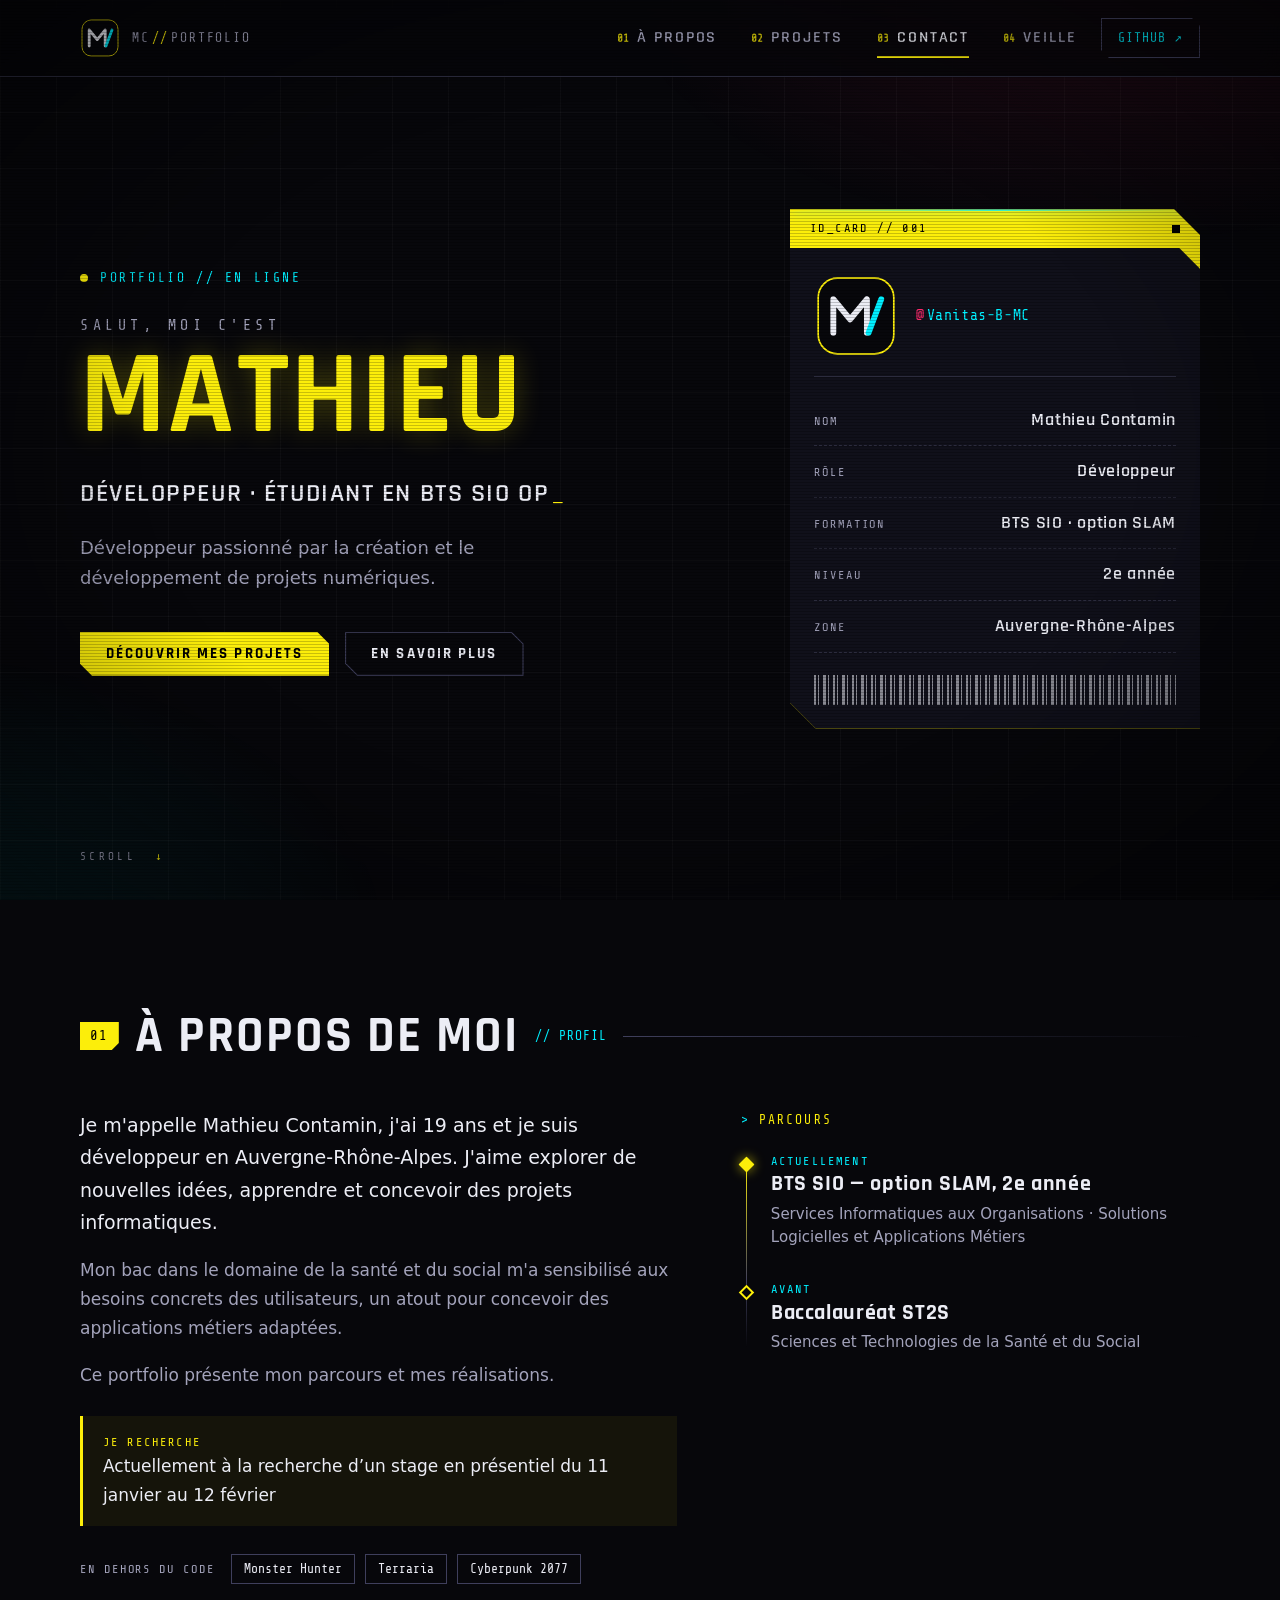
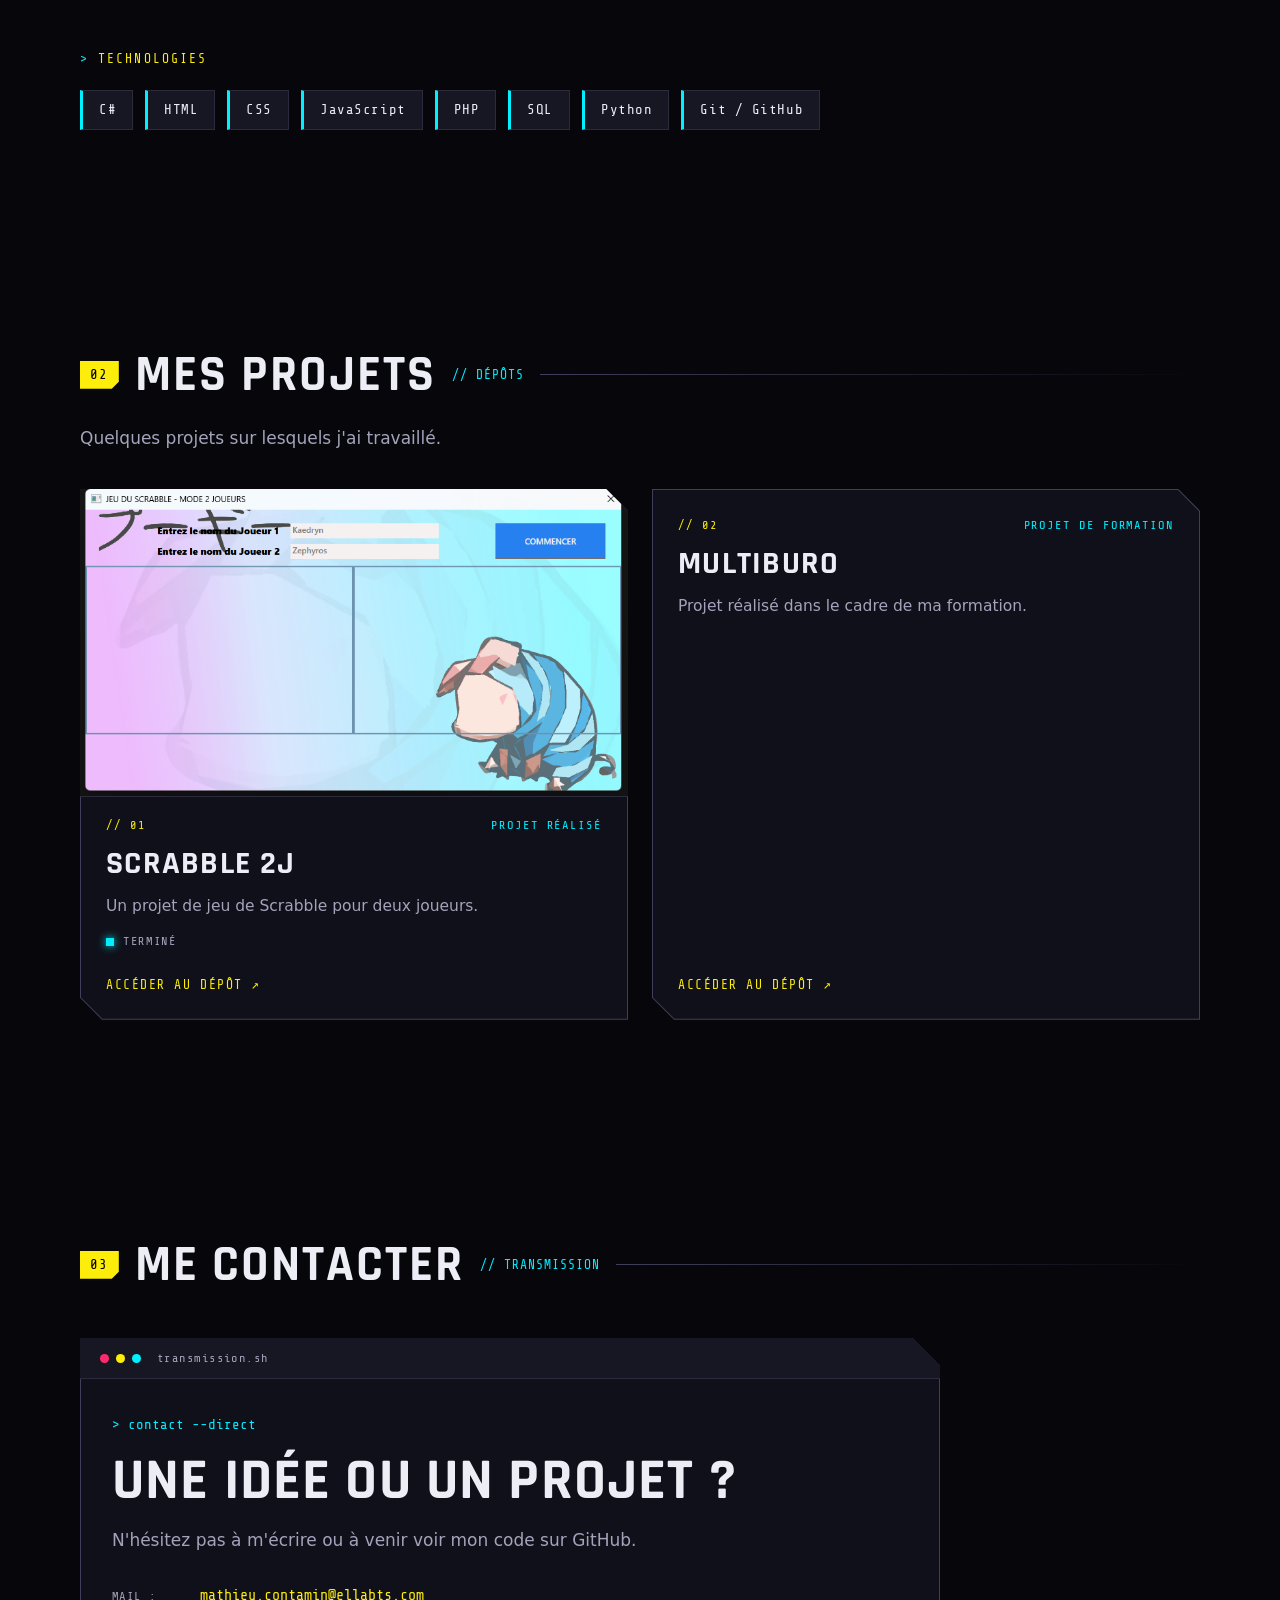
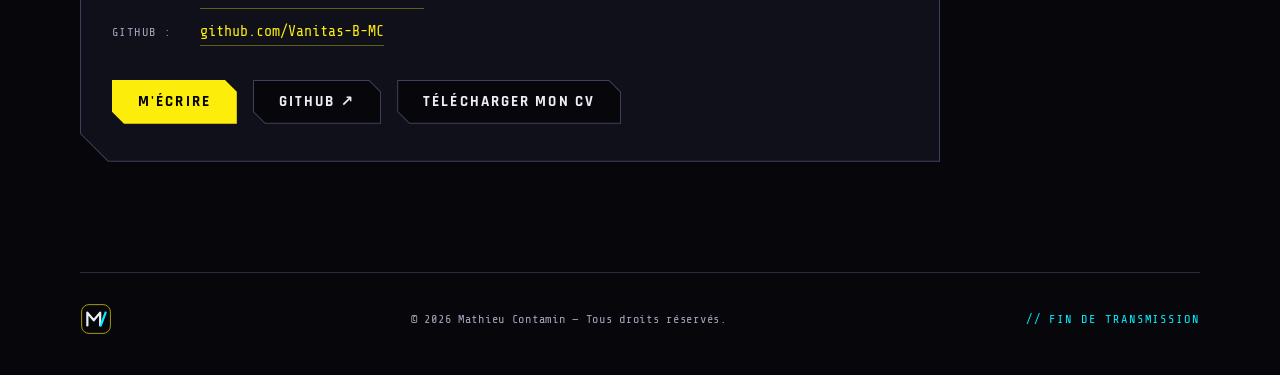
==== commit 5ac95bd2: "Add js index.html" ====
--- a/index.html
+++ b/index.html
@@ -39,6 +39,7 @@
   <script type="module" src="js/main.js"></script>
   <script type="module" src="easter-egg/js/barcode-egg.js"></script>
   <script type="module" src="easter-egg/js/secret-code.js"></script>
+  <script type="module" src="js/secret-supersecret.js"></script>
 </head>
 <body>
   <a class="skip-link" href="#contenu">Aller au contenu</a>
--- a/css/afterlife.css
+++ b/css/afterlife.css
@@ -1,7 +1,8 @@
 /* =========================================================
    MODE AFTERLIFE — easter egg (taper « afterlife » sur le site)
-   L'Afterlife de Night City, le bar des légendes mercenaires : violet nuit, enseigne dorée,
-   rose chaud. Un néon qui crépite, une ambiance de comptoir.
+   L'Afterlife de Night City, le bar des légendes mercenaires, tel qu'il apparaît dans le jeu : salle d'acier
+   et de verre baignée de turquoise, plafond lumineux d'un vert-jaune pâle qui se reflète sur le carrelage,
+   enseigne blanche au néon. Calme, brillant, un peu irréel.
 
    Tout est limité à html.afterlife : sans cette classe, rien ne change.
    Même principe que neon.css : on remplace les variables de couleur du site,
@@ -9,27 +10,27 @@
 ========================================================= */
 
 html.afterlife {
-  --bg: #0b0410;
-  --surface: #150821;
-  --surface-2: #200d30;
-  --line: #3b1a45;
-  --line-strong: #8b2f78;
-
-  --text: #fff1e6;
-  --muted: #d4adc2;
+  --bg: #030d0e;
+  --surface: #071a1c;
+  --surface-2: #0c2a2c;
+  --line: #12383a;
+  --line-strong: #2f8a86;
+
+  --text: #eafff8;
+  --muted: #8fbfb6;
 
   /* rôles repris des thèmes (index : yellow/cyan/pink, veille : hot/blue/violet) */
-  --yellow: #ffc14d;   /* or de l'enseigne : l'accent principal */
-  --cyan: #ff4fa3;     /* rose néon du comptoir */
-  --pink: #ff7a59;
-  --hot: #ff4fa3;
-  --blue: #ffc14d;
-  --violet: #b05cff;
-
-  --th-a-rgb: 255, 193, 77;
-  --th-b-rgb: 255, 79, 163;
-  --th-c-rgb: 176, 92, 255;
-  --th-bone-rgb: 255, 241, 230;
+  --yellow: #58f0d0;   /* turquoise de l'enseigne : l'accent principal */
+  --cyan: #d4f56a;     /* vert-jaune pâle des plafonniers */
+  --pink: #8cffb8;
+  --hot: #58f0d0;
+  --blue: #d4f56a;
+  --violet: #3fb8c9;
+
+  --th-a-rgb: 88, 240, 208;
+  --th-b-rgb: 212, 245, 106;
+  --th-c-rgb: 63, 184, 201;
+  --th-bone-rgb: 234, 255, 248;
 
   scrollbar-color: var(--line-strong) var(--bg);
 }
@@ -37,29 +38,38 @@
 /* Fond */
 html.afterlife body::before {
   background:
-    radial-gradient(70vw 50vh at 50% 118%, rgba(var(--th-b-rgb), .28), transparent 72%),
-    radial-gradient(50vw 45vh at 92% -8%, rgba(var(--th-a-rgb), .2), transparent 70%),
-    radial-gradient(40vw 40vh at 4% 50%, rgba(var(--th-c-rgb), .14), transparent 70%),
-    radial-gradient(circle at 20% 30%, rgba(var(--th-a-rgb), .1) 0 3px, transparent 4px) 0 0 / 120px 120px,
-    radial-gradient(circle at 70% 70%, rgba(var(--th-b-rgb), .1) 0 4px, transparent 5px) 0 0 / 170px 170px;
-  animation: afterlife-glow 8s ease-in-out infinite;
+    linear-gradient(180deg, rgba(var(--th-b-rgb), .2), rgba(var(--th-b-rgb), .05) 14%, transparent 30%),
+    radial-gradient(ellipse 15vw 5vh at 26% 97%, rgba(var(--th-b-rgb), .22), transparent 72%),
+    radial-gradient(ellipse 19vw 6vh at 70% 91%, rgba(var(--th-b-rgb), .16), transparent 72%),
+    radial-gradient(80vw 50vh at 50% 118%, rgba(var(--th-a-rgb), .24), transparent 72%),
+    radial-gradient(50vw 45vh at 4% 30%, rgba(var(--th-c-rgb), .16), transparent 70%),
+    linear-gradient(rgba(var(--th-a-rgb), .06) 1px, transparent 1px) 0 0 / 100% 64px;
+  animation: afterlife-glow 9s ease-in-out infinite;
+}
+
+/* Écran : fine brume turquoise, lignes de balayage discrètes et vignette */
+html.afterlife body::after {
+  background:
+    linear-gradient(180deg, rgba(var(--th-a-rgb), .04), transparent 40%),
+    radial-gradient(ellipse at center, transparent 54%, rgba(0, 14, 14, .55) 100%),
+    repeating-linear-gradient(to bottom, transparent 0 3px, rgba(0, 12, 12, .16) 3px 4px);
 }
 
 
 
 /* Étiquette fixe, collée en bas à droite */
 html.afterlife::after {
-  content: "★ AFTERLIFE — LÉGENDES SEULEMENT ★";
+  content: "AFTERLIFE — OUVERT TOUTE LA NUIT";
   position: fixed;
   right: 0;
   bottom: 0;
   z-index: 95;
   pointer-events: none;
   padding: 4px 12px 4px 14px;
-  background: rgba(11, 4, 16, .92);
+  background: rgba(3, 13, 14, .92);
   border-top: 1px solid var(--line-strong);
   border-left: 1px solid var(--line-strong);
-  color: var(--yellow);
+  color: var(--text);
   font-family: var(--font-mono, ui-monospace, Consolas, monospace);
   font-size: 10px;
   letter-spacing: .22em;
@@ -71,12 +81,12 @@
 html.afterlife .hero-name,
 html.afterlife .arcade-title,
 html.afterlife .vtitle {
-  text-shadow: 0 0 8px rgba(var(--th-a-rgb), .9), 0 0 26px rgba(var(--th-a-rgb), .6), 0 0 52px rgba(var(--th-b-rgb), .55);
+  text-shadow: 0 0 5px rgba(var(--th-bone-rgb), .85), 0 0 22px rgba(var(--th-a-rgb), .7), 0 0 48px rgba(var(--th-a-rgb), .4);
 }
 
 html.afterlife .game-title,
 html.afterlife .overlay-title {
-  text-shadow: 0 0 6px rgba(var(--th-a-rgb), .8), 0 0 20px rgba(var(--th-b-rgb), .5);
+  text-shadow: 0 0 4px rgba(var(--th-bone-rgb), .8), 0 0 18px rgba(var(--th-a-rgb), .6);
 }
 
 html.afterlife .section-heading h2 {
@@ -85,7 +95,7 @@
 
 html.afterlife ::selection {
   background: var(--yellow);
-  color: #1a0620;
+  color: #021012;
 }
 
 /* ---------- Couleurs écrites en dur dans style.css ---------- */
@@ -99,12 +109,12 @@
 html.afterlife .logo img,
 html.afterlife .brand img,
 html.afterlife .card-head img {
-  filter: grayscale(1) sepia(1) hue-rotate(6deg) saturate(3.2) brightness(1.05) drop-shadow(0 0 6px rgba(var(--th-a-rgb), .5));
+  filter: grayscale(1) sepia(1) hue-rotate(127deg) saturate(3.2) brightness(1.05) drop-shadow(0 0 6px rgba(var(--th-a-rgb), .5));
 }
 
 html.afterlife .logo:hover img,
 html.afterlife .brand:hover img {
-  filter: grayscale(1) sepia(1) hue-rotate(6deg) saturate(3.2) brightness(1.05) drop-shadow(0 0 12px rgba(var(--th-a-rgb), .9));
+  filter: grayscale(1) sepia(1) hue-rotate(127deg) saturate(3.2) brightness(1.05) drop-shadow(0 0 12px rgba(var(--th-a-rgb), .9));
 }
 
 html.afterlife .github-link:hover {
@@ -130,7 +140,7 @@
 }
 
 html.afterlife .button-primary {
-  color: #1a0620;
+  color: #021012;
   box-shadow: 0 0 18px -2px rgba(var(--th-a-rgb), .6);
 }
 
@@ -159,7 +169,7 @@
     radial-gradient(50% 80% at 8% 100%, rgba(var(--th-b-rgb), .14), transparent 70%);
 }
 
-html.afterlife .banner-lead { color: #f3dcd0; }
+html.afterlife .banner-lead { color: #d2f3ea; }
 
 html.afterlife .field select:focus,
 html.afterlife .field input:focus {
@@ -195,13 +205,13 @@
 html.afterlife .secret-afterlife {
   background:
     repeating-linear-gradient(to bottom, transparent 0 2px, rgba(0, 0, 0, .3) 2px 3px),
-    radial-gradient(70% 60% at 50% 55%, rgba(var(--th-a-rgb), .32), rgba(9, 2, 13, .96) 75%);
+    radial-gradient(70% 60% at 50% 55%, rgba(var(--th-a-rgb), .32), rgba(2, 12, 13, .96) 75%);
   animation: afterlife-alert 1.9s steps(1, end) both;
 }
 
 html.afterlife .secret-afterlife .secret-unlock-title {
   color: var(--yellow);
-  text-shadow: 0 0 10px rgba(var(--th-a-rgb), .95), 0 0 36px rgba(var(--th-b-rgb), .8);
+  text-shadow: 0 0 8px rgba(var(--th-bone-rgb), .9), 0 0 36px rgba(var(--th-a-rgb), .85);
 }
 
 @keyframes afterlife-alert {
@@ -227,5 +237,5 @@
   html.afterlife .secret-afterlife { animation: none; }
 }
 
-@keyframes afterlife-glow { 0%, 100% { opacity: 1; } 50% { opacity: .86; } }
-@keyframes afterlife-sign { 0%, 62%, 66%, 100% { opacity: .9; } 63%, 65% { opacity: .2; } 80%, 82% { opacity: .45; } }
+@keyframes afterlife-glow { 0%, 100% { opacity: 1; } 50% { opacity: .88; } }
+@keyframes afterlife-sign { 0%, 62%, 66%, 100% { opacity: .9; } 63%, 65% { opacity: .25; } 80%, 82% { opacity: .5; } }
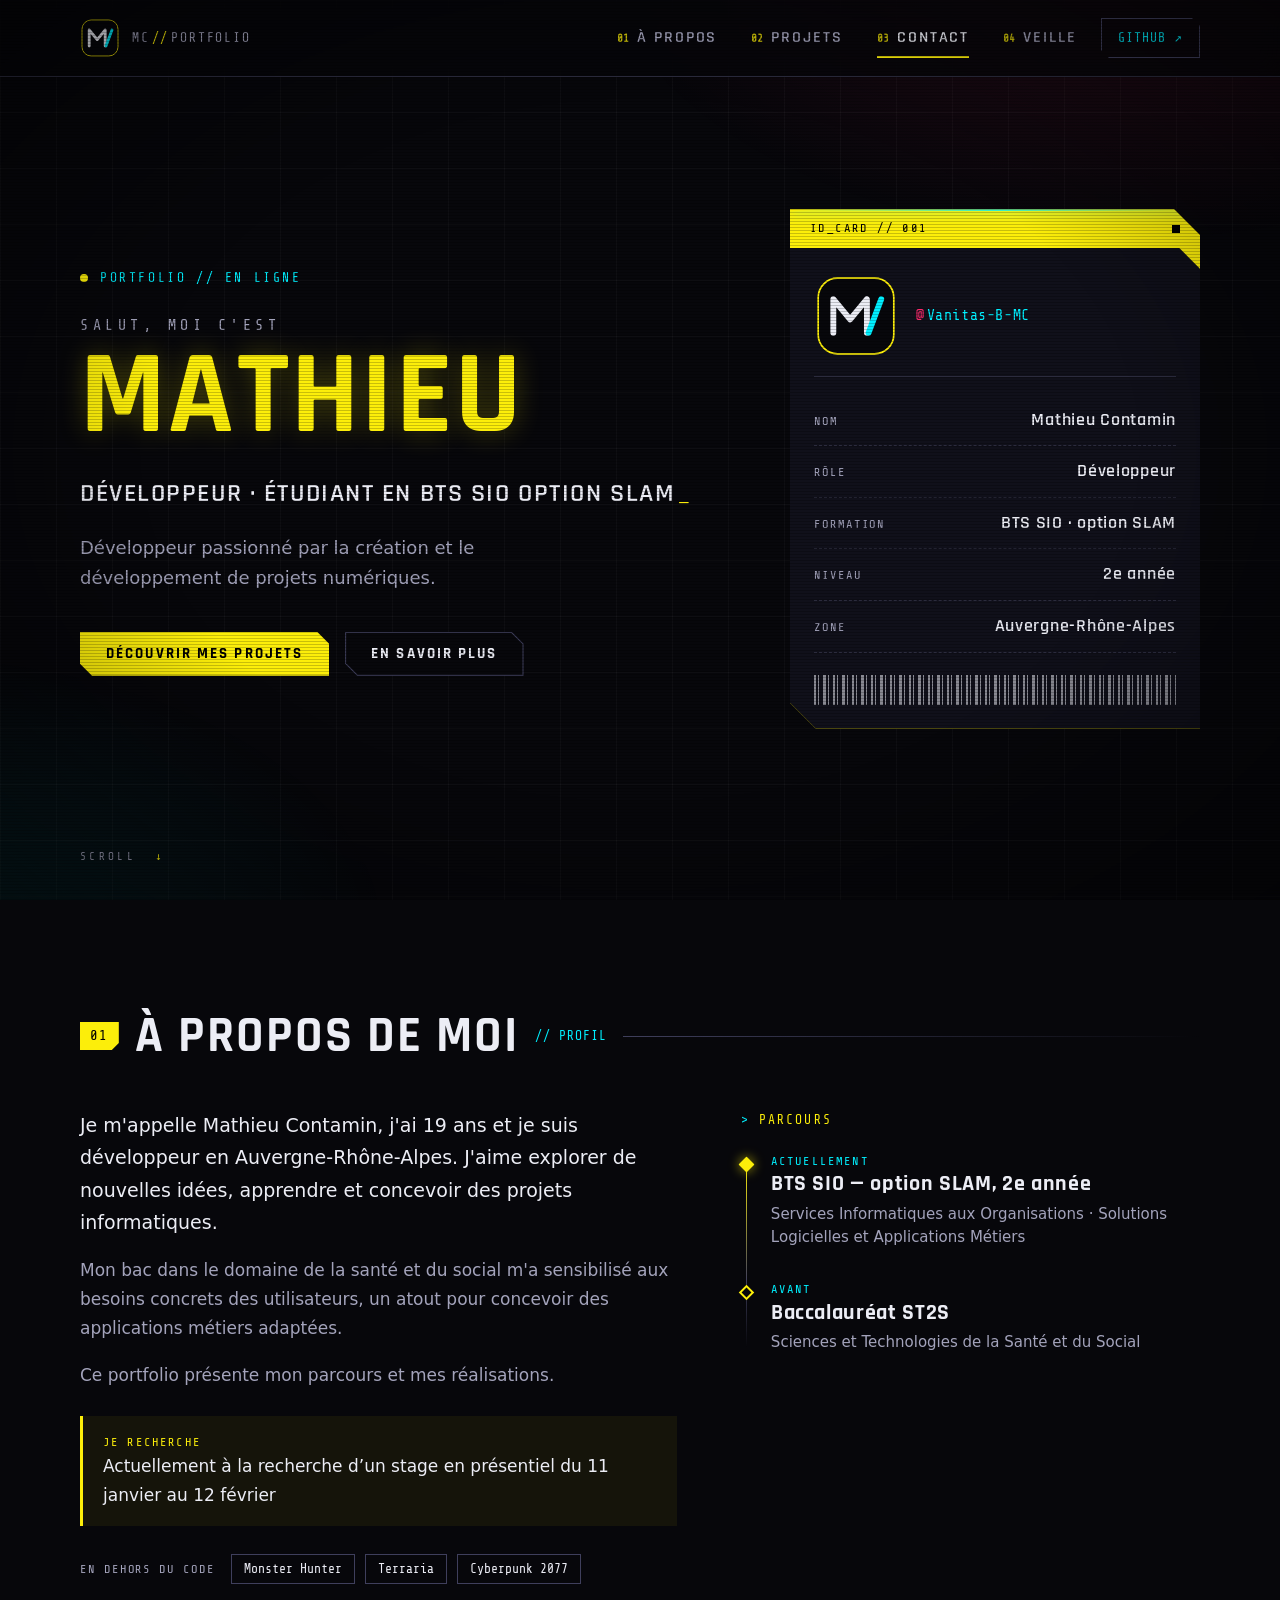
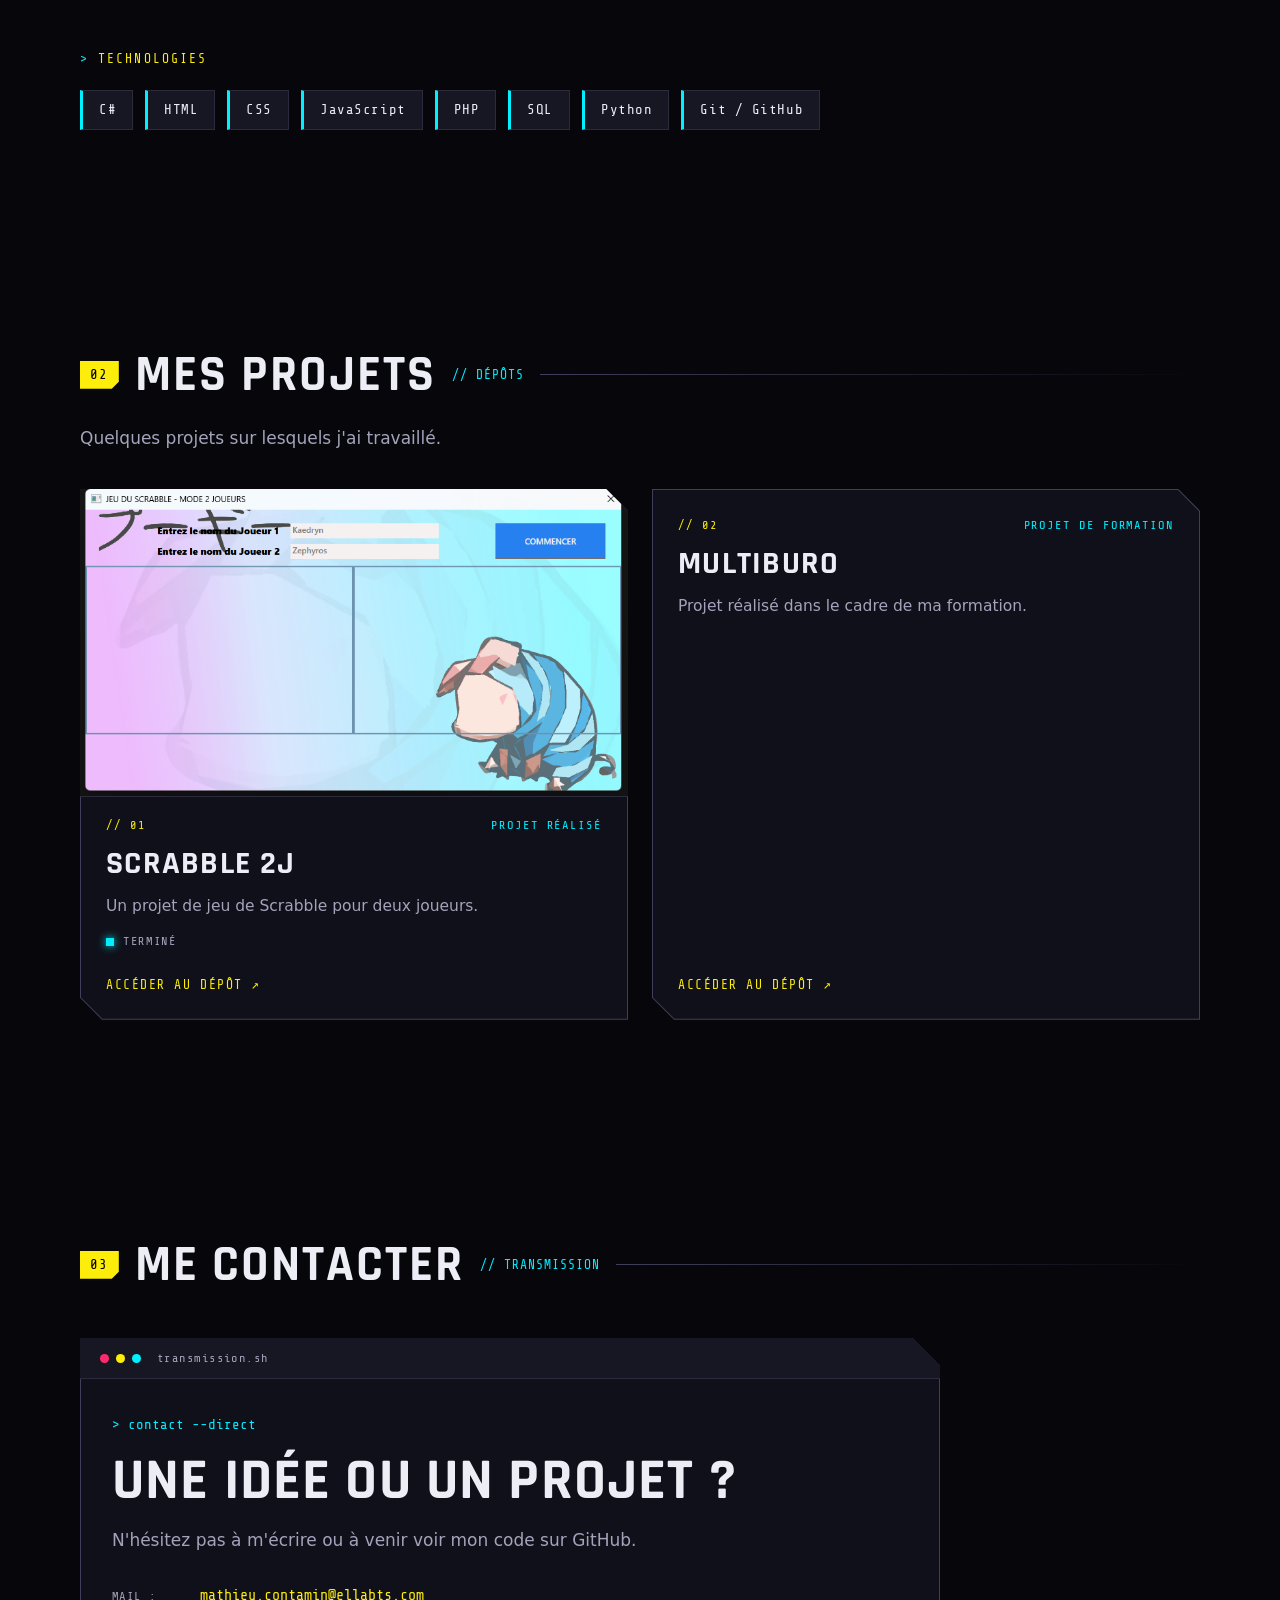
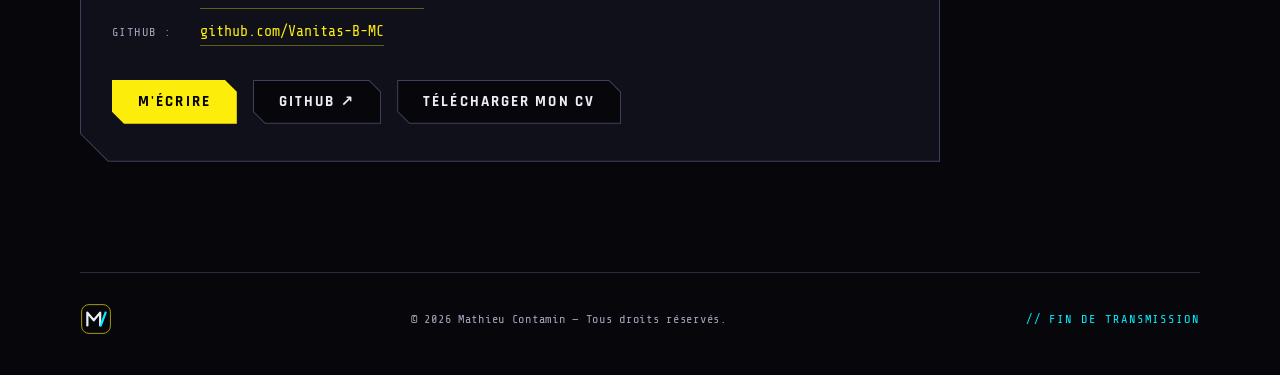
==== commit 6076cc39: "Fix import path" ====
--- a/index.html
+++ b/index.html
@@ -39,7 +39,7 @@
   <script type="module" src="js/main.js"></script>
   <script type="module" src="easter-egg/js/barcode-egg.js"></script>
   <script type="module" src="easter-egg/js/secret-code.js"></script>
-  <script type="module" src="js/secret-supersecret.js"></script>
+  <script type="module" src="js/secretsupersecret.js"></script>
 </head>
 <body>
   <a class="skip-link" href="#contenu">Aller au contenu</a>
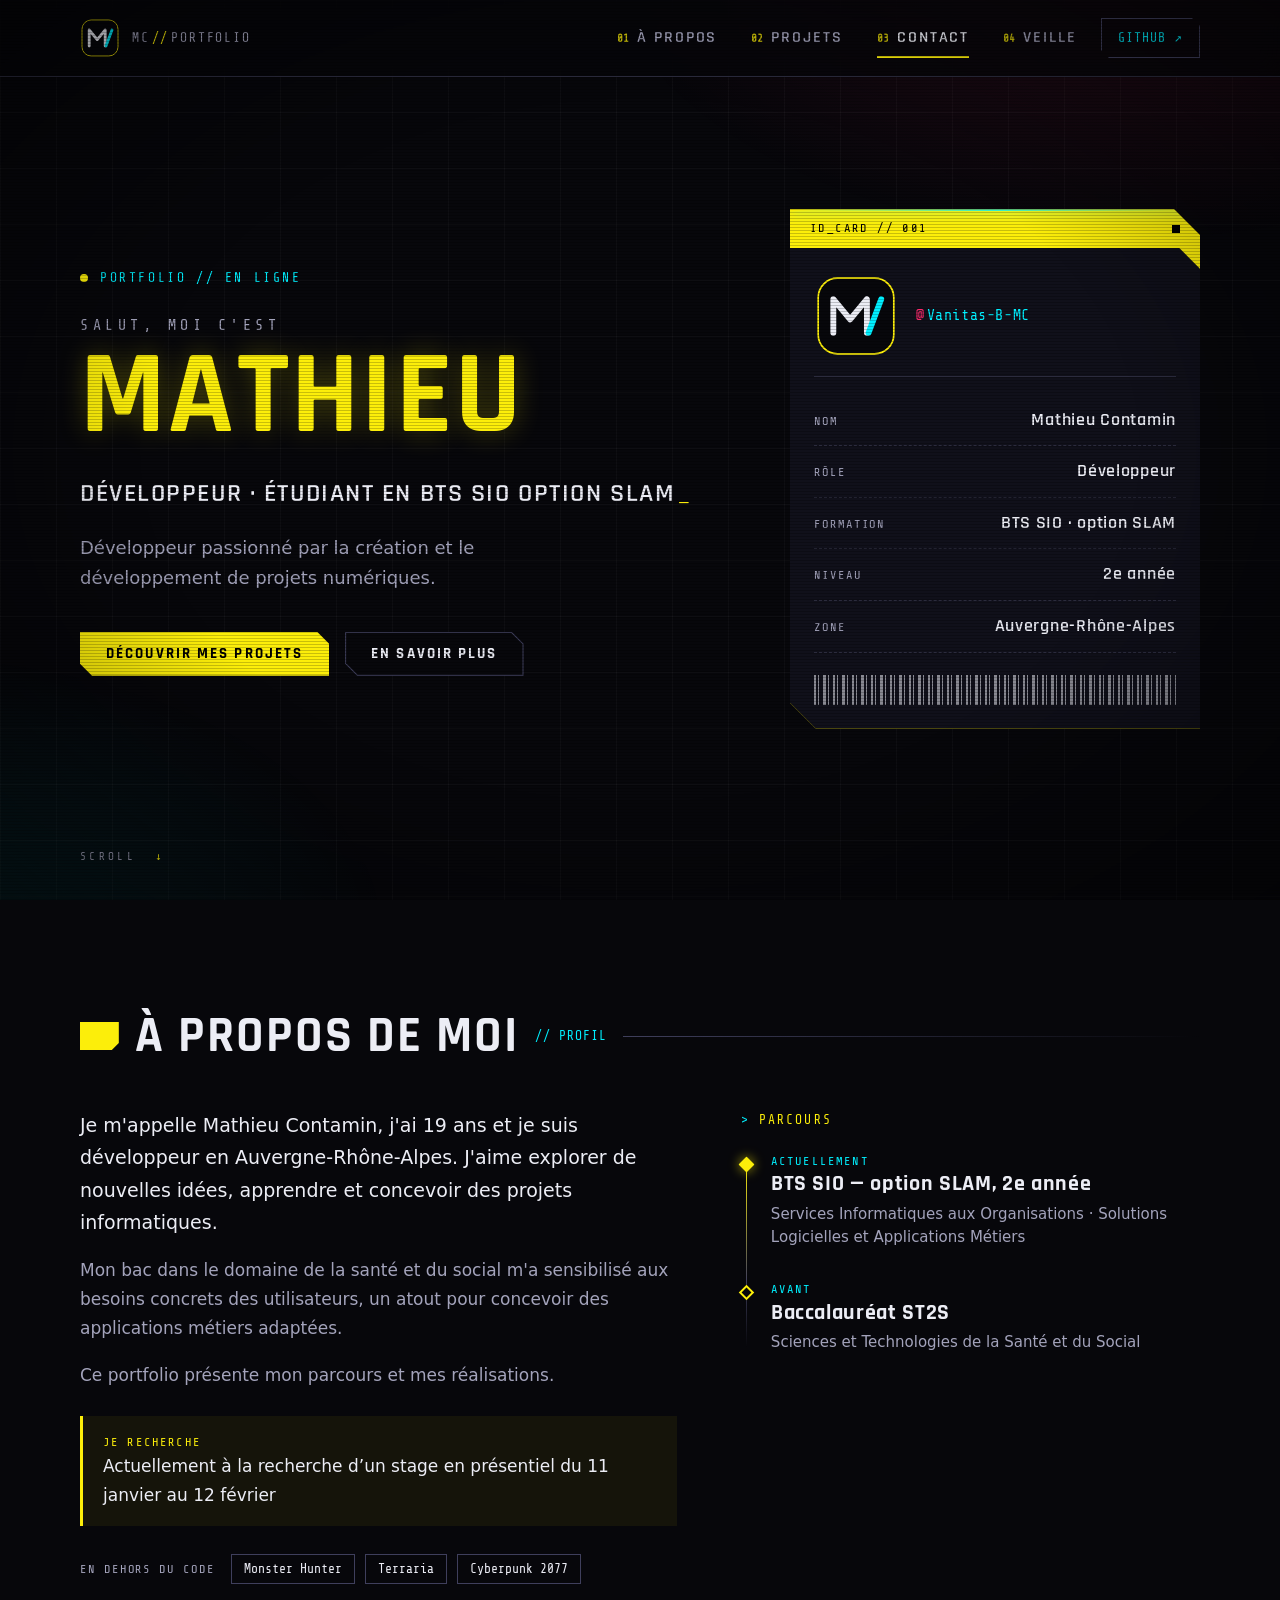
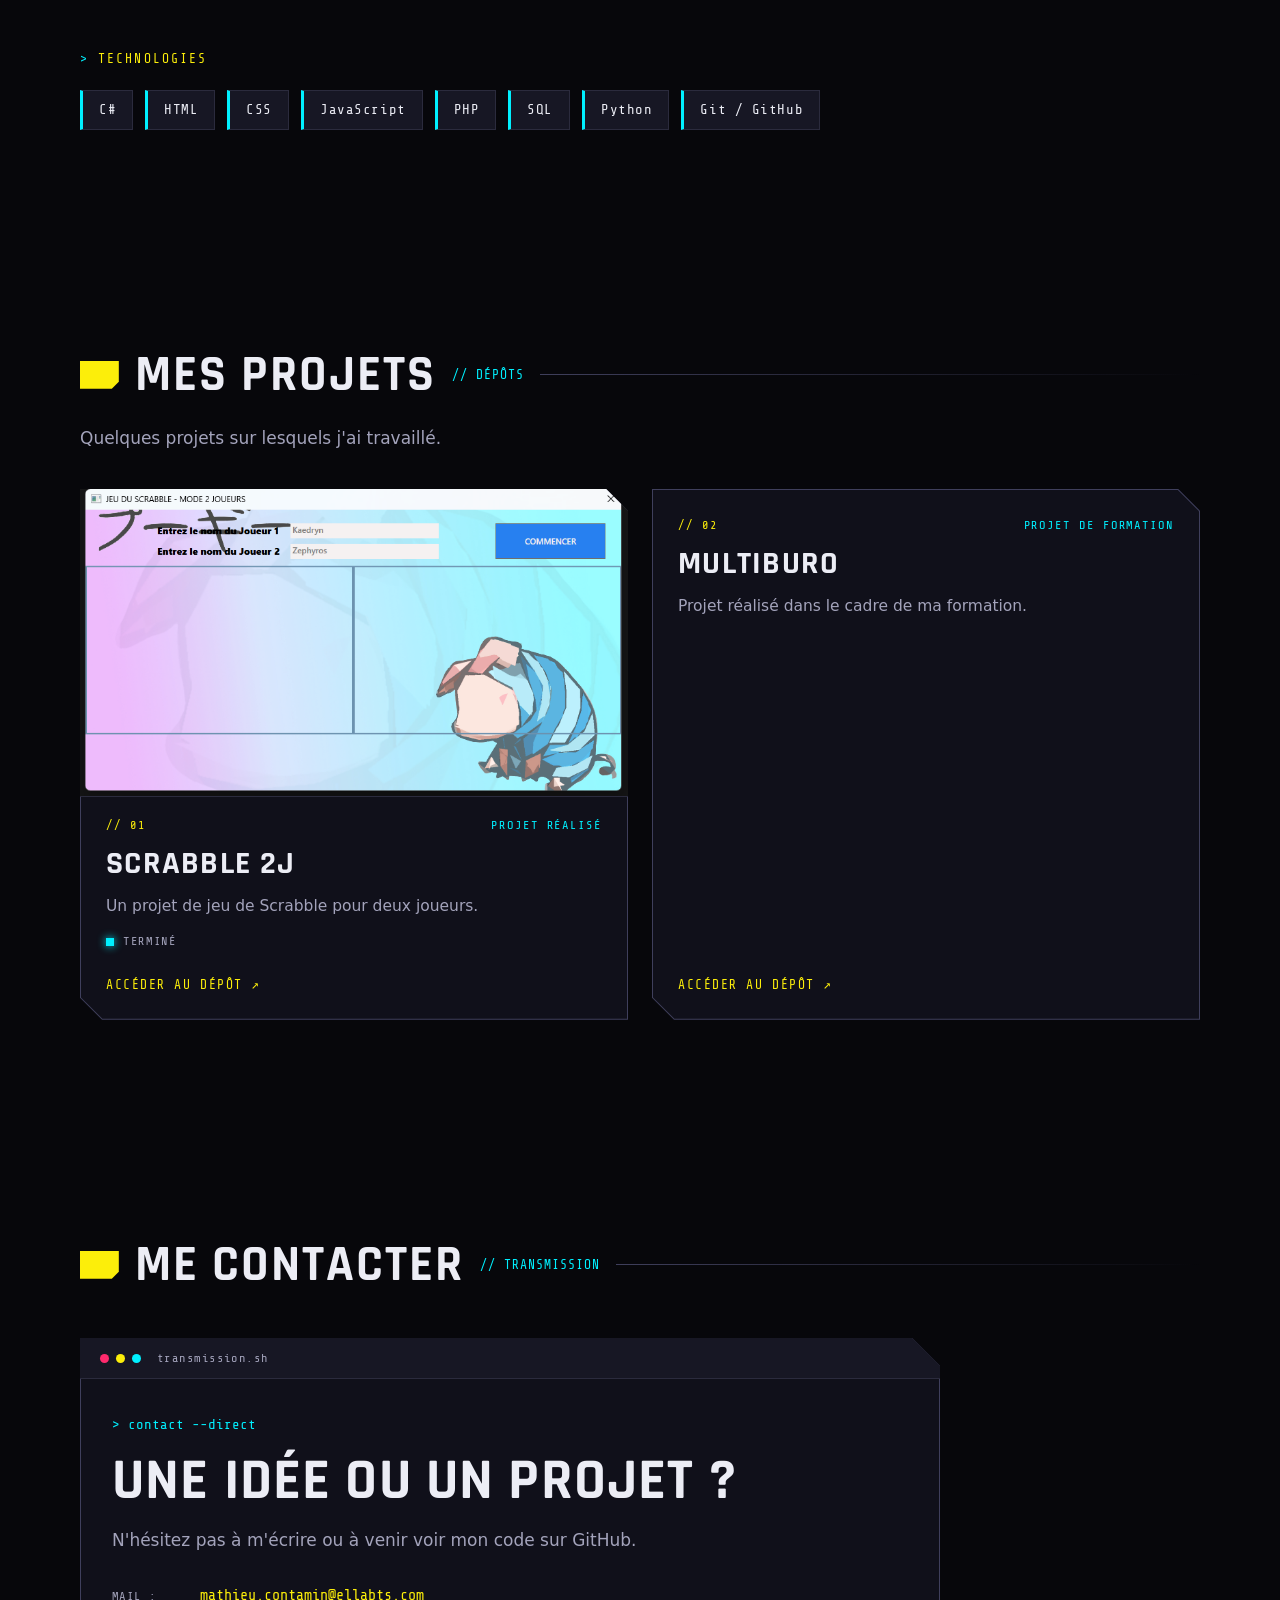
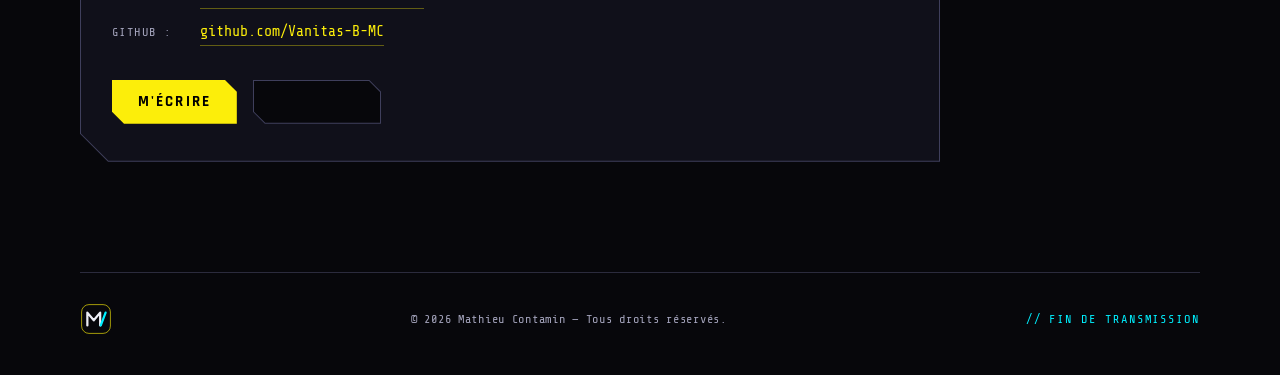
==== commit e4ba6f72: "Rename for consistency" ====
--- a/index.html
+++ b/index.html
@@ -39,7 +39,7 @@
   <script type="module" src="js/main.js"></script>
   <script type="module" src="easter-egg/js/barcode-egg.js"></script>
   <script type="module" src="easter-egg/js/secret-code.js"></script>
-  <script type="module" src="js/secretsupersecret.js"></script>
+  <script type="module" src="js/supersecret.js"></script>
 </head>
 <body>
   <a class="skip-link" href="#contenu">Aller au contenu</a>
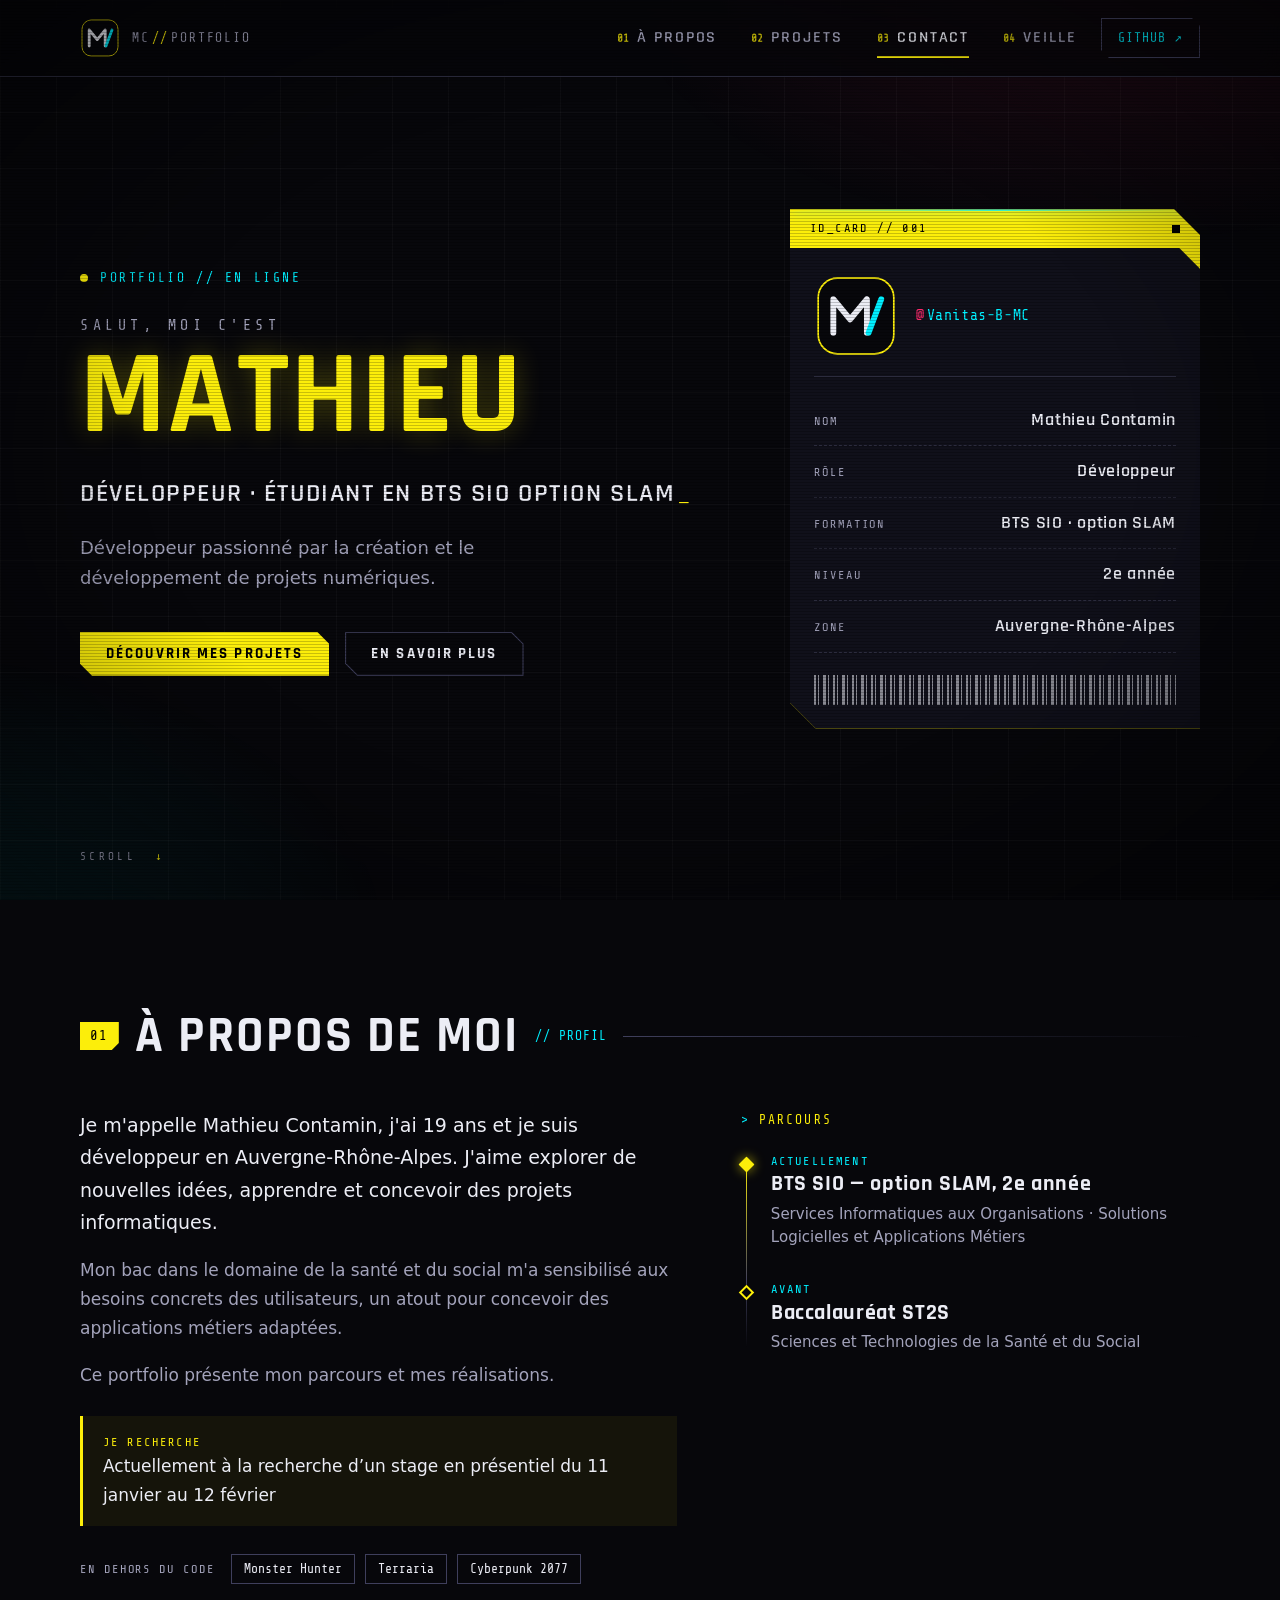
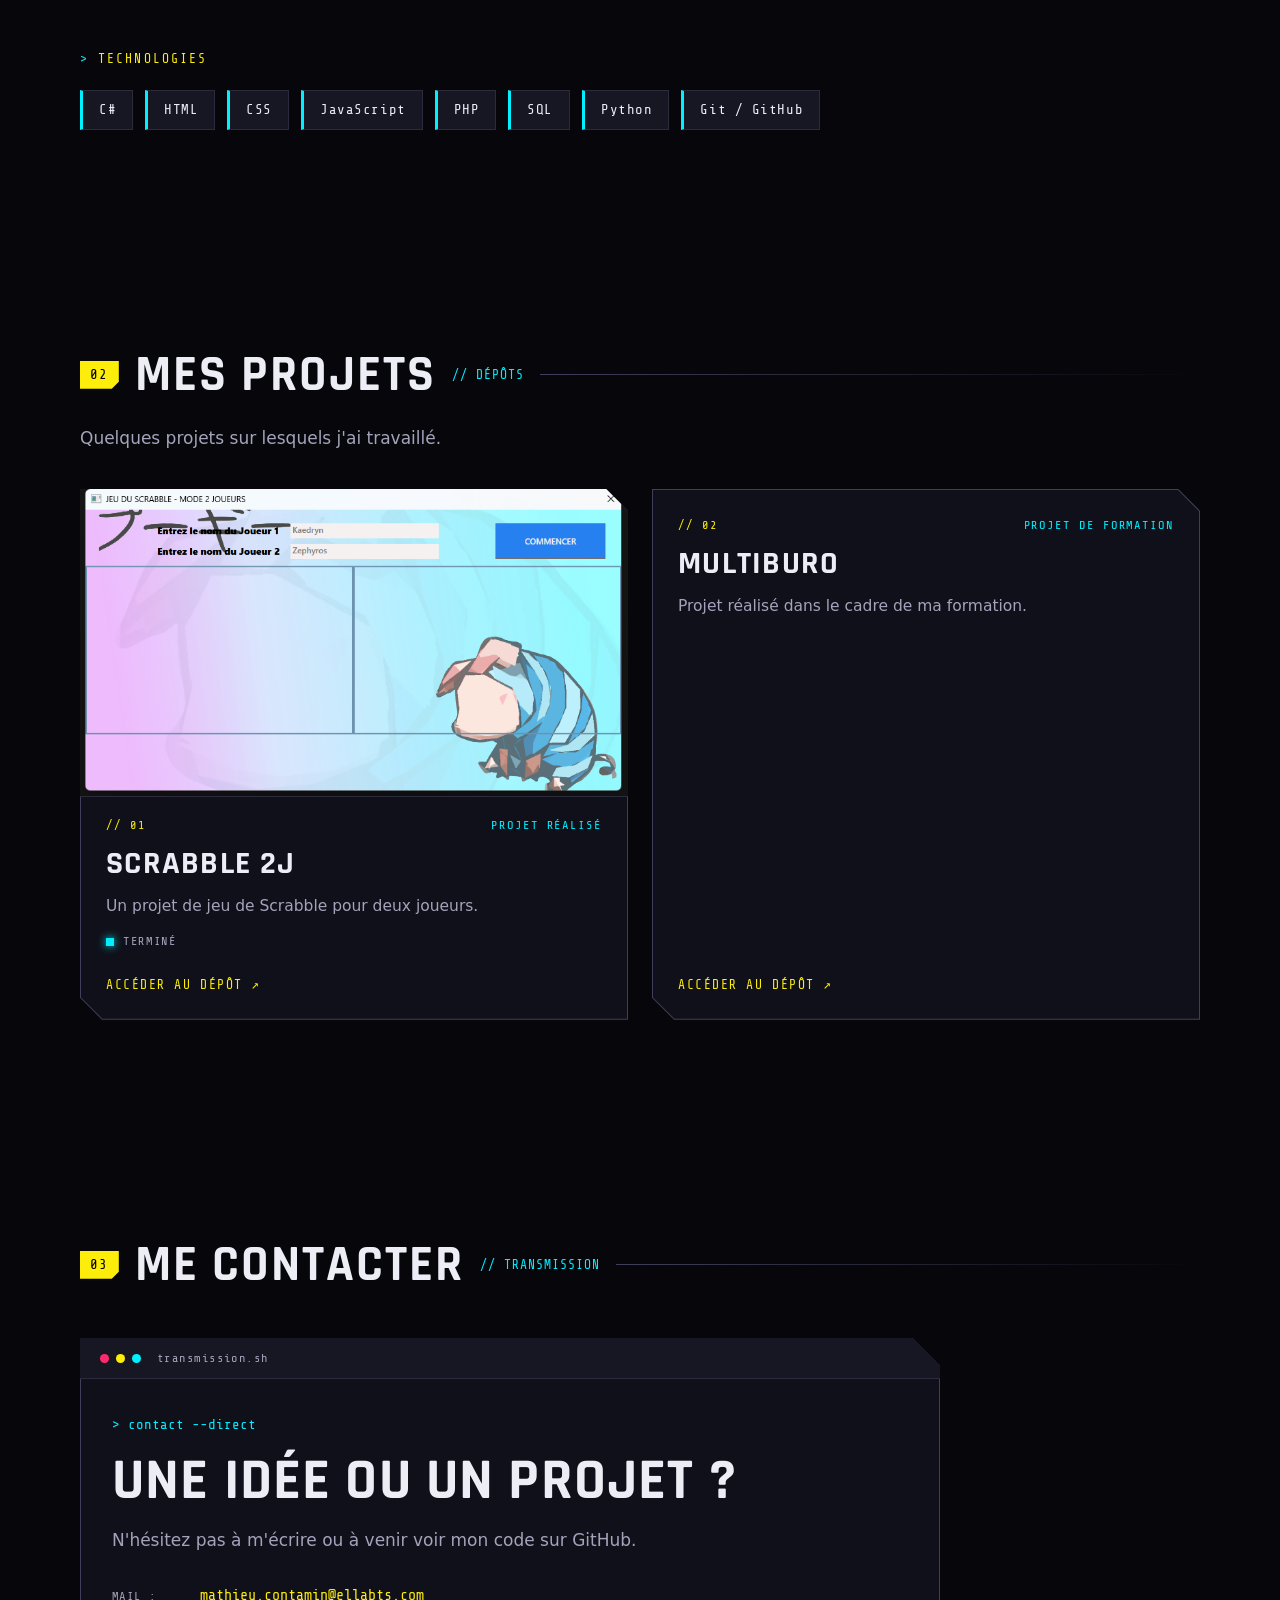
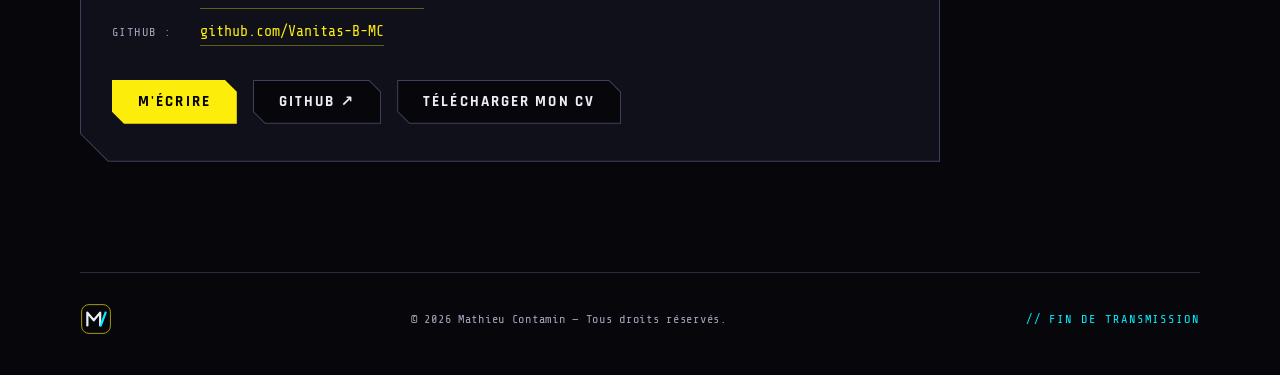
==== commit 82e5f034: "Add defer attribute to supersecret.js script Added 'defer' attribute to the supersecret.js script ta" ====
--- a/index.html
+++ b/index.html
@@ -39,7 +39,7 @@
   <script type="module" src="js/main.js"></script>
   <script type="module" src="easter-egg/js/barcode-egg.js"></script>
   <script type="module" src="easter-egg/js/secret-code.js"></script>
-  <script type="module" src="js/supersecret.js"></script>
+  <script type="module" src="js/supersecret.js" defer></script>
 </head>
 <body>
   <a class="skip-link" href="#contenu">Aller au contenu</a>
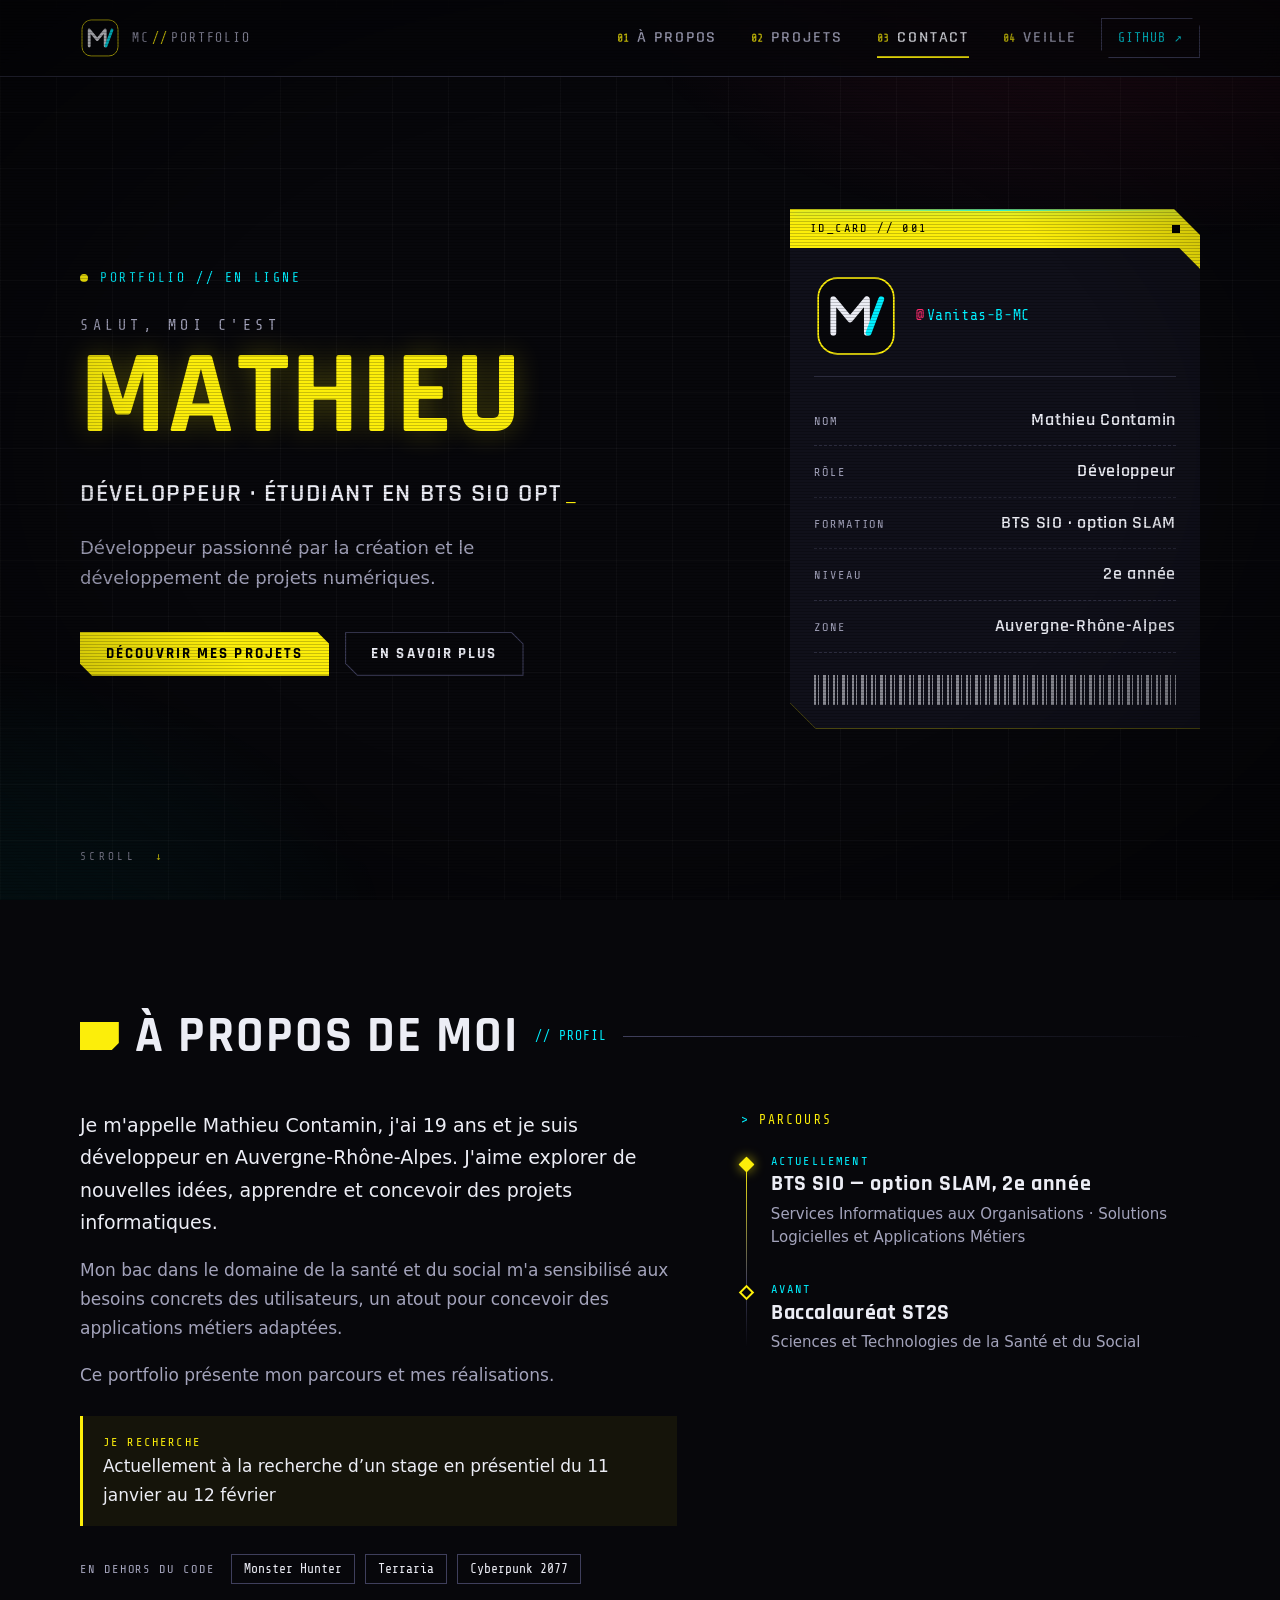
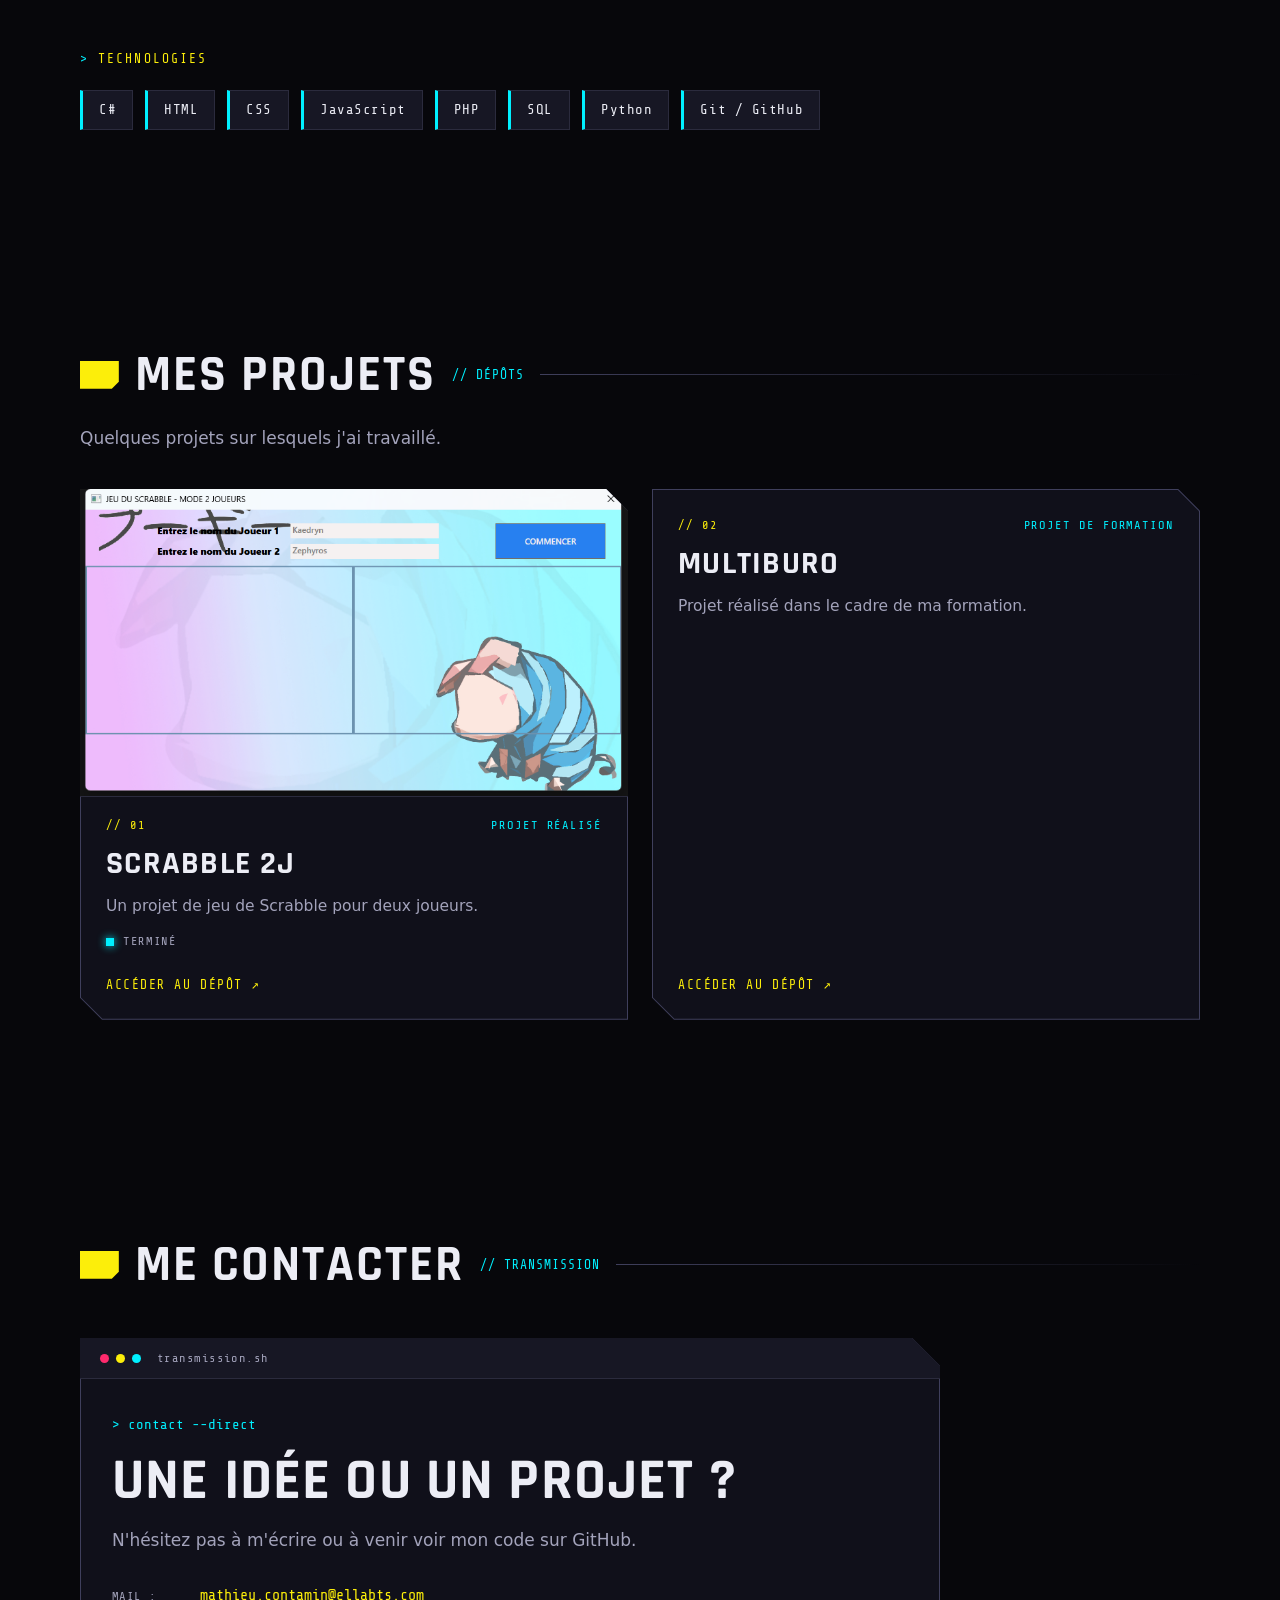
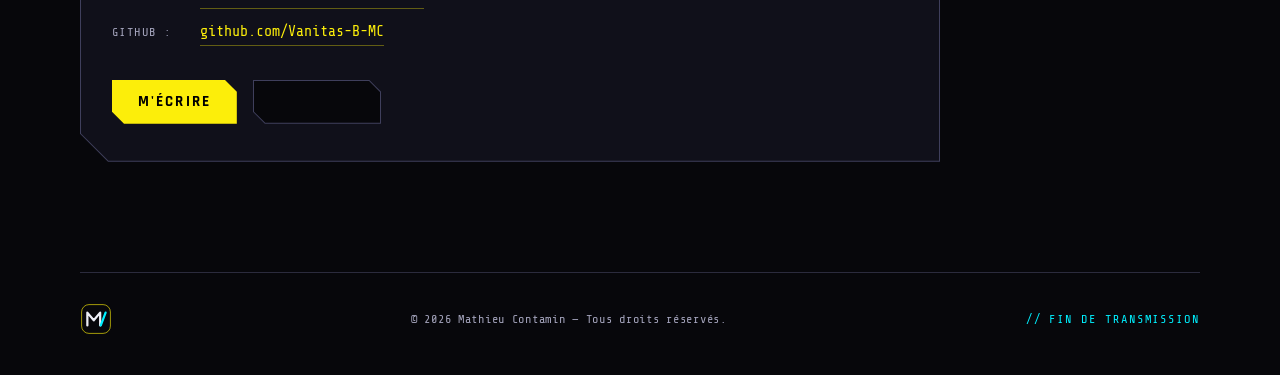
==== commit eb1705c5: "Maj" ====
--- a/index.html
+++ b/index.html
@@ -34,12 +34,12 @@
   <link rel="stylesheet" href="css/afterlife.css">
   <link rel="stylesheet" href="css/braindance.css">
   <link rel="stylesheet" href="css/dogtown.css">
-  <script>try { var t = localStorage.getItem("mc-theme"); if (t && ["edgerunners", "neon", "blackwall", "arasaka", "militech", "afterlife", "braindance", "dogtown"].indexOf(t) > -1) document.documentElement.classList.add(t); } catch (e) {}</script>
+  <link rel="stylesheet" href="css/chatquipue.css">
+  <script>try { var t = localStorage.getItem("mc-theme"); if (t && ["edgerunners", "neon", "blackwall", "arasaka", "militech", "afterlife", "braindance", "dogtown", "chatquipue"].indexOf(t) > -1) document.documentElement.classList.add(t); } catch (e) {}</script>
   <script>document.documentElement.classList.add("js");</script>
   <script type="module" src="js/main.js"></script>
   <script type="module" src="easter-egg/js/barcode-egg.js"></script>
   <script type="module" src="easter-egg/js/secret-code.js"></script>
-  <script type="module" src="js/supersecret.js" defer></script>
 </head>
 <body>
   <a class="skip-link" href="#contenu">Aller au contenu</a>
--- a/css/chatquipue.css
+++ b/css/chatquipue.css
@@ -0,0 +1,259 @@
+/* =========================================================
+   MODE CHAT QUI PUE — easter egg (taper « chatquipue » sur le site)
+   Une private joke : un chat en pixel-art veille sur le fond de l'écran (avec ses volutes de mauvaise odeur
+   qui montent), et tout le reste passe en vert néon pur. Le chat est dessiné dans la feuille de style
+   (image SVG intégrée), aucun fichier image à ajouter.
+
+   Tout est limité à html.chatquipue : sans cette classe, rien ne change.
+   Même principe que neon.css : on remplace les variables de couleur du site,
+   puis on corrige les couleurs écrites en dur dans style.css et veille.css.
+========================================================= */
+
+html.chatquipue {
+  --bg: #020a03;
+  --surface: #07140a;
+  --surface-2: #0d2412;
+  --line: #12401a;
+  --line-strong: #1f8a2c;
+
+  --text: #eaffea;
+  --muted: #8fc79a;
+
+  /* rôles repris des thèmes (index : yellow/cyan/pink, veille : hot/blue/violet) */
+  --yellow: #39ff14;   /* vert néon : l'accent principal */
+  --cyan: #00ffa2;     /* vert menthe électrique : les repères */
+  --pink: #b6ff00;
+  --hot: #39ff14;
+  --blue: #00ffa2;
+  --violet: #7dff5c;
+
+  --th-a-rgb: 57, 255, 20;
+  --th-b-rgb: 0, 255, 162;
+  --th-c-rgb: 182, 255, 0;
+  --th-bone-rgb: 234, 255, 234;
+
+  scrollbar-color: var(--line-strong) var(--bg);
+}
+
+/* Fond */
+html.chatquipue body::before {
+  background:
+    url("data:image/svg+xml,%3Csvg xmlns=%22http://www.w3.org/2000/svg%22 viewBox=%220 0 32 32%22 shape-rendering=%22crispEdges%22%3E%3Crect x=%227%22 y=%221%22 width=%221%22 height=%221%22 fill=%22%2339ff14%22 fill-opacity=%220.36%22/%3E%3Crect x=%2225%22 y=%221%22 width=%221%22 height=%221%22 fill=%22%2339ff14%22 fill-opacity=%220.36%22/%3E%3Crect x=%226%22 y=%222%22 width=%221%22 height=%221%22 fill=%22%2339ff14%22 fill-opacity=%220.36%22/%3E%3Crect x=%227%22 y=%222%22 width=%221%22 height=%221%22 fill=%22%230a2f16%22 fill-opacity=%220.34%22/%3E%3Crect x=%228%22 y=%222%22 width=%222%22 height=%221%22 fill=%22%2339ff14%22 fill-opacity=%220.36%22/%3E%3Crect x=%2223%22 y=%222%22 width=%222%22 height=%221%22 fill=%22%2339ff14%22 fill-opacity=%220.36%22/%3E%3Crect x=%2225%22 y=%222%22 width=%221%22 height=%221%22 fill=%22%230a2f16%22 fill-opacity=%220.34%22/%3E%3Crect x=%2226%22 y=%222%22 width=%221%22 height=%221%22 fill=%22%2339ff14%22 fill-opacity=%220.36%22/%3E%3Crect x=%226%22 y=%223%22 width=%221%22 height=%221%22 fill=%22%2339ff14%22 fill-opacity=%220.36%22/%3E%3Crect x=%227%22 y=%223%22 width=%223%22 height=%221%22 fill=%22%230a2f16%22 fill-opacity=%220.34%22/%3E%3Crect x=%2210%22 y=%223%22 width=%222%22 height=%221%22 fill=%22%2339ff14%22 fill-opacity=%220.36%22/%3E%3Crect x=%2213%22 y=%223%22 width=%227%22 height=%221%22 fill=%22%2339ff14%22 fill-opacity=%220.36%22/%3E%3Crect x=%2221%22 y=%223%22 width=%222%22 height=%221%22 fill=%22%2339ff14%22 fill-opacity=%220.36%22/%3E%3Crect x=%2223%22 y=%223%22 width=%223%22 height=%221%22 fill=%22%230a2f16%22 fill-opacity=%220.34%22/%3E%3Crect x=%2226%22 y=%223%22 width=%221%22 height=%221%22 fill=%22%2339ff14%22 fill-opacity=%220.36%22/%3E%3Crect x=%226%22 y=%224%22 width=%221%22 height=%221%22 fill=%22%2339ff14%22 fill-opacity=%220.36%22/%3E%3Crect x=%227%22 y=%224%22 width=%221%22 height=%221%22 fill=%22%230a2f16%22 fill-opacity=%220.34%22/%3E%3Crect x=%228%22 y=%224%22 width=%221%22 height=%221%22 fill=%22%23145c2b%22 fill-opacity=%220.3%22/%3E%3Crect x=%229%22 y=%224%22 width=%223%22 height=%221%22 fill=%22%230a2f16%22 fill-opacity=%220.34%22/%3E%3Crect x=%2212%22 y=%224%22 width=%221%22 height=%221%22 fill=%22%2339ff14%22 fill-opacity=%220.36%22/%3E%3Crect x=%2213%22 y=%224%22 width=%223%22 height=%221%22 fill=%22%230a2f16%22 fill-opacity=%220.34%22/%3E%3Crect x=%2216%22 y=%224%22 width=%221%22 height=%221%22 fill=%22%2339ff14%22 fill-opacity=%220.36%22/%3E%3Crect x=%2217%22 y=%224%22 width=%223%22 height=%221%22 fill=%22%230a2f16%22 fill-opacity=%220.34%22/%3E%3Crect x=%2220%22 y=%224%22 width=%221%22 height=%221%22 fill=%22%2339ff14%22 fill-opacity=%220.36%22/%3E%3Crect x=%2221%22 y=%224%22 width=%223%22 height=%221%22 fill=%22%230a2f16%22 fill-opacity=%220.34%22/%3E%3Crect x=%2224%22 y=%224%22 width=%221%22 height=%221%22 fill=%22%23145c2b%22 fill-opacity=%220.3%22/%3E%3Crect x=%2225%22 y=%224%22 width=%221%22 height=%221%22 fill=%22%230a2f16%22 fill-opacity=%220.34%22/%3E%3Crect x=%2226%22 y=%224%22 width=%221%22 height=%221%22 fill=%22%2339ff14%22 fill-opacity=%220.36%22/%3E%3Crect x=%226%22 y=%225%22 width=%221%22 height=%221%22 fill=%22%2339ff14%22 fill-opacity=%220.36%22/%3E%3Crect x=%227%22 y=%225%22 width=%221%22 height=%221%22 fill=%22%230a2f16%22 fill-opacity=%220.34%22/%3E%3Crect x=%228%22 y=%225%22 width=%222%22 height=%221%22 fill=%22%23145c2b%22 fill-opacity=%220.3%22/%3E%3Crect x=%2210%22 y=%225%22 width=%224%22 height=%221%22 fill=%22%230a2f16%22 fill-opacity=%220.34%22/%3E%3Crect x=%2214%22 y=%225%22 width=%221%22 height=%221%22 fill=%22%2339ff14%22 fill-opacity=%220.36%22/%3E%3Crect x=%2215%22 y=%225%22 width=%221%22 height=%221%22 fill=%22%230a2f16%22 fill-opacity=%220.34%22/%3E%3Crect x=%2216%22 y=%225%22 width=%221%22 height=%221%22 fill=%22%2339ff14%22 fill-opacity=%220.36%22/%3E%3Crect x=%2217%22 y=%225%22 width=%221%22 height=%221%22 fill=%22%230a2f16%22 fill-opacity=%220.34%22/%3E%3Crect x=%2218%22 y=%225%22 width=%221%22 height=%221%22 fill=%22%2339ff14%22 fill-opacity=%220.36%22/%3E%3Crect x=%2219%22 y=%225%22 width=%224%22 height=%221%22 fill=%22%230a2f16%22 fill-opacity=%220.34%22/%3E%3Crect x=%2223%22 y=%225%22 width=%222%22 height=%221%22 fill=%22%23145c2b%22 fill-opacity=%220.3%22/%3E%3Crect x=%2225%22 y=%225%22 width=%221%22 height=%221%22 fill=%22%230a2f16%22 fill-opacity=%220.34%22/%3E%3Crect x=%2226%22 y=%225%22 width=%221%22 height=%221%22 fill=%22%2339ff14%22 fill-opacity=%220.36%22/%3E%3Crect x=%226%22 y=%226%22 width=%221%22 height=%221%22 fill=%22%2339ff14%22 fill-opacity=%220.36%22/%3E%3Crect x=%227%22 y=%226%22 width=%221%22 height=%221%22 fill=%22%230a2f16%22 fill-opacity=%220.34%22/%3E%3Crect x=%228%22 y=%226%22 width=%224%22 height=%221%22 fill=%22%23145c2b%22 fill-opacity=%220.3%22/%3E%3Crect x=%2212%22 y=%226%22 width=%222%22 height=%221%22 fill=%22%230a2f16%22 fill-opacity=%220.34%22/%3E%3Crect x=%2214%22 y=%226%22 width=%221%22 height=%221%22 fill=%22%2339ff14%22 fill-opacity=%220.36%22/%3E%3Crect x=%2215%22 y=%226%22 width=%221%22 height=%221%22 fill=%22%230a2f16%22 fill-opacity=%220.34%22/%3E%3Crect x=%2216%22 y=%226%22 width=%221%22 height=%221%22 fill=%22%2339ff14%22 fill-opacity=%220.36%22/%3E%3Crect x=%2217%22 y=%226%22 width=%221%22 height=%221%22 fill=%22%230a2f16%22 fill-opacity=%220.34%22/%3E%3Crect x=%2218%22 y=%226%22 width=%221%22 height=%221%22 fill=%22%2339ff14%22 fill-opacity=%220.36%22/%3E%3Crect x=%2219%22 y=%226%22 width=%222%22 height=%221%22 fill=%22%230a2f16%22 fill-opacity=%220.34%22/%3E%3Crect x=%2221%22 y=%226%22 width=%224%22 height=%221%22 fill=%22%23145c2b%22 fill-opacity=%220.3%22/%3E%3Crect x=%2225%22 y=%226%22 width=%221%22 height=%221%22 fill=%22%230a2f16%22 fill-opacity=%220.34%22/%3E%3Crect x=%2226%22 y=%226%22 width=%221%22 height=%221%22 fill=%22%2339ff14%22 fill-opacity=%220.36%22/%3E%3Crect x=%226%22 y=%227%22 width=%221%22 height=%221%22 fill=%22%2339ff14%22 fill-opacity=%220.36%22/%3E%3Crect x=%227%22 y=%227%22 width=%221%22 height=%221%22 fill=%22%230a2f16%22 fill-opacity=%220.34%22/%3E%3Crect x=%228%22 y=%227%22 width=%222%22 height=%221%22 fill=%22%23145c2b%22 fill-opacity=%220.3%22/%3E%3Crect x=%2210%22 y=%227%22 width=%2213%22 height=%221%22 fill=%22%230a2f16%22 fill-opacity=%220.34%22/%3E%3Crect x=%2223%22 y=%227%22 width=%222%22 height=%221%22 fill=%22%23145c2b%22 fill-opacity=%220.3%22/%3E%3Crect x=%2225%22 y=%227%22 width=%221%22 height=%221%22 fill=%22%230a2f16%22 fill-opacity=%220.34%22/%3E%3Crect x=%2226%22 y=%227%22 width=%221%22 height=%221%22 fill=%22%2339ff14%22 fill-opacity=%220.36%22/%3E%3Crect x=%226%22 y=%228%22 width=%221%22 height=%221%22 fill=%22%2339ff14%22 fill-opacity=%220.36%22/%3E%3Crect x=%227%22 y=%228%22 width=%221%22 height=%221%22 fill=%22%230a2f16%22 fill-opacity=%220.34%22/%3E%3Crect x=%228%22 y=%228%22 width=%221%22 height=%221%22 fill=%22%23145c2b%22 fill-opacity=%220.3%22/%3E%3Crect x=%229%22 y=%228%22 width=%2215%22 height=%221%22 fill=%22%230a2f16%22 fill-opacity=%220.34%22/%3E%3Crect x=%2224%22 y=%228%22 width=%221%22 height=%221%22 fill=%22%23145c2b%22 fill-opacity=%220.3%22/%3E%3Crect x=%2225%22 y=%228%22 width=%221%22 height=%221%22 fill=%22%230a2f16%22 fill-opacity=%220.34%22/%3E%3Crect x=%2226%22 y=%228%22 width=%221%22 height=%221%22 fill=%22%2339ff14%22 fill-opacity=%220.36%22/%3E%3Crect x=%226%22 y=%229%22 width=%221%22 height=%221%22 fill=%22%2339ff14%22 fill-opacity=%220.36%22/%3E%3Crect x=%227%22 y=%229%22 width=%224%22 height=%221%22 fill=%22%230a2f16%22 fill-opacity=%220.34%22/%3E%3Crect x=%2211%22 y=%229%22 width=%223%22 height=%221%22 fill=%22%23eaffc8%22 fill-opacity=%220.42%22/%3E%3Crect x=%2214%22 y=%229%22 width=%225%22 height=%221%22 fill=%22%230a2f16%22 fill-opacity=%220.34%22/%3E%3Crect x=%2219%22 y=%229%22 width=%223%22 height=%221%22 fill=%22%23eaffc8%22 fill-opacity=%220.42%22/%3E%3Crect x=%2222%22 y=%229%22 width=%224%22 height=%221%22 fill=%22%230a2f16%22 fill-opacity=%220.34%22/%3E%3Crect x=%2226%22 y=%229%22 width=%221%22 height=%221%22 fill=%22%2339ff14%22 fill-opacity=%220.36%22/%3E%3Crect x=%226%22 y=%2210%22 width=%221%22 height=%221%22 fill=%22%2339ff14%22 fill-opacity=%220.36%22/%3E%3Crect x=%227%22 y=%2210%22 width=%223%22 height=%221%22 fill=%22%230a2f16%22 fill-opacity=%220.34%22/%3E%3Crect x=%2210%22 y=%2210%22 width=%222%22 height=%221%22 fill=%22%23eaffc8%22 fill-opacity=%220.42%22/%3E%3Crect x=%2212%22 y=%2210%22 width=%221%22 height=%221%22 fill=%22%230a2f16%22 fill-opacity=%220.34%22/%3E%3Crect x=%2213%22 y=%2210%22 width=%222%22 height=%221%22 fill=%22%23eaffc8%22 fill-opacity=%220.42%22/%3E%3Crect x=%2215%22 y=%2210%22 width=%223%22 height=%221%22 fill=%22%230a2f16%22 fill-opacity=%220.34%22/%3E%3Crect x=%2218%22 y=%2210%22 width=%222%22 height=%221%22 fill=%22%23eaffc8%22 fill-opacity=%220.42%22/%3E%3Crect x=%2220%22 y=%2210%22 width=%221%22 height=%221%22 fill=%22%230a2f16%22 fill-opacity=%220.34%22/%3E%3Crect x=%2221%22 y=%2210%22 width=%222%22 height=%221%22 fill=%22%23eaffc8%22 fill-opacity=%220.42%22/%3E%3Crect x=%2223%22 y=%2210%22 width=%223%22 height=%221%22 fill=%22%230a2f16%22 fill-opacity=%220.34%22/%3E%3Crect x=%2226%22 y=%2210%22 width=%221%22 height=%221%22 fill=%22%2339ff14%22 fill-opacity=%220.36%22/%3E%3Crect x=%226%22 y=%2211%22 width=%221%22 height=%221%22 fill=%22%2339ff14%22 fill-opacity=%220.36%22/%3E%3Crect x=%227%22 y=%2211%22 width=%223%22 height=%221%22 fill=%22%230a2f16%22 fill-opacity=%220.34%22/%3E%3Crect x=%2210%22 y=%2211%22 width=%222%22 height=%221%22 fill=%22%23eaffc8%22 fill-opacity=%220.42%22/%3E%3Crect x=%2212%22 y=%2211%22 width=%221%22 height=%221%22 fill=%22%230a2f16%22 fill-opacity=%220.34%22/%3E%3Crect x=%2213%22 y=%2211%22 width=%222%22 height=%221%22 fill=%22%23eaffc8%22 fill-opacity=%220.42%22/%3E%3Crect x=%2215%22 y=%2211%22 width=%223%22 height=%221%22 fill=%22%230a2f16%22 fill-opacity=%220.34%22/%3E%3Crect x=%2218%22 y=%2211%22 width=%222%22 height=%221%22 fill=%22%23eaffc8%22 fill-opacity=%220.42%22/%3E%3Crect x=%2220%22 y=%2211%22 width=%221%22 height=%221%22 fill=%22%230a2f16%22 fill-opacity=%220.34%22/%3E%3Crect x=%2221%22 y=%2211%22 width=%222%22 height=%221%22 fill=%22%23eaffc8%22 fill-opacity=%220.42%22/%3E%3Crect x=%2223%22 y=%2211%22 width=%223%22 height=%221%22 fill=%22%230a2f16%22 fill-opacity=%220.34%22/%3E%3Crect x=%2226%22 y=%2211%22 width=%221%22 height=%221%22 fill=%22%2339ff14%22 fill-opacity=%220.36%22/%3E%3Crect x=%223%22 y=%2212%22 width=%222%22 height=%221%22 fill=%22%2339ff14%22 fill-opacity=%220.36%22/%3E%3Crect x=%226%22 y=%2212%22 width=%221%22 height=%221%22 fill=%22%2339ff14%22 fill-opacity=%220.36%22/%3E%3Crect x=%227%22 y=%2212%22 width=%223%22 height=%221%22 fill=%22%230a2f16%22 fill-opacity=%220.34%22/%3E%3Crect x=%2210%22 y=%2212%22 width=%222%22 height=%221%22 fill=%22%23eaffc8%22 fill-opacity=%220.42%22/%3E%3Crect x=%2212%22 y=%2212%22 width=%221%22 height=%221%22 fill=%22%230a2f16%22 fill-opacity=%220.34%22/%3E%3Crect x=%2213%22 y=%2212%22 width=%222%22 height=%221%22 fill=%22%23eaffc8%22 fill-opacity=%220.42%22/%3E%3Crect x=%2215%22 y=%2212%22 width=%223%22 height=%221%22 fill=%22%230a2f16%22 fill-opacity=%220.34%22/%3E%3Crect x=%2218%22 y=%2212%22 width=%222%22 height=%221%22 fill=%22%23eaffc8%22 fill-opacity=%220.42%22/%3E%3Crect x=%2220%22 y=%2212%22 width=%221%22 height=%221%22 fill=%22%230a2f16%22 fill-opacity=%220.34%22/%3E%3Crect x=%2221%22 y=%2212%22 width=%222%22 height=%221%22 fill=%22%23eaffc8%22 fill-opacity=%220.42%22/%3E%3Crect x=%2223%22 y=%2212%22 width=%223%22 height=%221%22 fill=%22%230a2f16%22 fill-opacity=%220.34%22/%3E%3Crect x=%2226%22 y=%2212%22 width=%221%22 height=%221%22 fill=%22%2339ff14%22 fill-opacity=%220.36%22/%3E%3Crect x=%2228%22 y=%2212%22 width=%222%22 height=%221%22 fill=%22%2339ff14%22 fill-opacity=%220.36%22/%3E%3Crect x=%225%22 y=%2213%22 width=%223%22 height=%221%22 fill=%22%2339ff14%22 fill-opacity=%220.36%22/%3E%3Crect x=%228%22 y=%2213%22 width=%223%22 height=%221%22 fill=%22%230a2f16%22 fill-opacity=%220.34%22/%3E%3Crect x=%2211%22 y=%2213%22 width=%223%22 height=%221%22 fill=%22%23eaffc8%22 fill-opacity=%220.42%22/%3E%3Crect x=%2214%22 y=%2213%22 width=%225%22 height=%221%22 fill=%22%230a2f16%22 fill-opacity=%220.34%22/%3E%3Crect x=%2219%22 y=%2213%22 width=%223%22 height=%221%22 fill=%22%23eaffc8%22 fill-opacity=%220.42%22/%3E%3Crect x=%2222%22 y=%2213%22 width=%223%22 height=%221%22 fill=%22%230a2f16%22 fill-opacity=%220.34%22/%3E%3Crect x=%2225%22 y=%2213%22 width=%223%22 height=%221%22 fill=%22%2339ff14%22 fill-opacity=%220.36%22/%3E%3Crect x=%227%22 y=%2214%22 width=%223%22 height=%221%22 fill=%22%2339ff14%22 fill-opacity=%220.36%22/%3E%3Crect x=%2210%22 y=%2214%22 width=%225%22 height=%221%22 fill=%22%230a2f16%22 fill-opacity=%220.34%22/%3E%3Crect x=%2215%22 y=%2214%22 width=%222%22 height=%221%22 fill=%22%23c8ff00%22 fill-opacity=%220.5%22/%3E%3Crect x=%2217%22 y=%2214%22 width=%226%22 height=%221%22 fill=%22%230a2f16%22 fill-opacity=%220.34%22/%3E%3Crect x=%2223%22 y=%2214%22 width=%223%22 height=%221%22 fill=%22%2339ff14%22 fill-opacity=%220.36%22/%3E%3Crect x=%2226%22 y=%2214%22 width=%221%22 height=%221%22 fill=%22%230a2f16%22 fill-opacity=%220.34%22/%3E%3Crect x=%2227%22 y=%2214%22 width=%221%22 height=%221%22 fill=%22%2339ff14%22 fill-opacity=%220.36%22/%3E%3Crect x=%227%22 y=%2215%22 width=%221%22 height=%221%22 fill=%22%2339ff14%22 fill-opacity=%220.36%22/%3E%3Crect x=%228%22 y=%2215%22 width=%227%22 height=%221%22 fill=%22%230a2f16%22 fill-opacity=%220.34%22/%3E%3Crect x=%2215%22 y=%2215%22 width=%222%22 height=%221%22 fill=%22%2339ff14%22 fill-opacity=%220.36%22/%3E%3Crect x=%2217%22 y=%2215%22 width=%228%22 height=%221%22 fill=%22%230a2f16%22 fill-opacity=%220.34%22/%3E%3Crect x=%2225%22 y=%2215%22 width=%221%22 height=%221%22 fill=%22%2339ff14%22 fill-opacity=%220.36%22/%3E%3Crect x=%2226%22 y=%2215%22 width=%222%22 height=%221%22 fill=%22%230a2f16%22 fill-opacity=%220.34%22/%3E%3Crect x=%2228%22 y=%2215%22 width=%221%22 height=%221%22 fill=%22%2339ff14%22 fill-opacity=%220.36%22/%3E%3Crect x=%227%22 y=%2216%22 width=%223%22 height=%221%22 fill=%22%2339ff14%22 fill-opacity=%220.36%22/%3E%3Crect x=%2210%22 y=%2216%22 width=%224%22 height=%221%22 fill=%22%230a2f16%22 fill-opacity=%220.34%22/%3E%3Crect x=%2214%22 y=%2216%22 width=%221%22 height=%221%22 fill=%22%2339ff14%22 fill-opacity=%220.36%22/%3E%3Crect x=%2215%22 y=%2216%22 width=%222%22 height=%221%22 fill=%22%230a2f16%22 fill-opacity=%220.34%22/%3E%3Crect x=%2217%22 y=%2216%22 width=%221%22 height=%221%22 fill=%22%2339ff14%22 fill-opacity=%220.36%22/%3E%3Crect x=%2218%22 y=%2216%22 width=%225%22 height=%221%22 fill=%22%230a2f16%22 fill-opacity=%220.34%22/%3E%3Crect x=%2223%22 y=%2216%22 width=%224%22 height=%221%22 fill=%22%2339ff14%22 fill-opacity=%220.36%22/%3E%3Crect x=%2227%22 y=%2216%22 width=%222%22 height=%221%22 fill=%22%230a2f16%22 fill-opacity=%220.34%22/%3E%3Crect x=%2229%22 y=%2216%22 width=%221%22 height=%221%22 fill=%22%2339ff14%22 fill-opacity=%220.36%22/%3E%3Crect x=%223%22 y=%2217%22 width=%224%22 height=%221%22 fill=%22%2339ff14%22 fill-opacity=%220.36%22/%3E%3Crect x=%229%22 y=%2217%22 width=%222%22 height=%221%22 fill=%22%2339ff14%22 fill-opacity=%220.36%22/%3E%3Crect x=%2211%22 y=%2217%22 width=%2211%22 height=%221%22 fill=%22%230a2f16%22 fill-opacity=%220.34%22/%3E%3Crect x=%2222%22 y=%2217%22 width=%222%22 height=%221%22 fill=%22%2339ff14%22 fill-opacity=%220.36%22/%3E%3Crect x=%2226%22 y=%2217%22 width=%224%22 height=%221%22 fill=%22%2339ff14%22 fill-opacity=%220.36%22/%3E%3Crect x=%229%22 y=%2218%22 width=%221%22 height=%221%22 fill=%22%2339ff14%22 fill-opacity=%220.36%22/%3E%3Crect x=%2210%22 y=%2218%22 width=%2213%22 height=%221%22 fill=%22%230a2f16%22 fill-opacity=%220.34%22/%3E%3Crect x=%2223%22 y=%2218%22 width=%221%22 height=%221%22 fill=%22%2339ff14%22 fill-opacity=%220.36%22/%3E%3Crect x=%2227%22 y=%2218%22 width=%221%22 height=%221%22 fill=%22%2339ff14%22 fill-opacity=%220.36%22/%3E%3Crect x=%2228%22 y=%2218%22 width=%221%22 height=%221%22 fill=%22%230a2f16%22 fill-opacity=%220.34%22/%3E%3Crect x=%2229%22 y=%2218%22 width=%221%22 height=%221%22 fill=%22%2339ff14%22 fill-opacity=%220.36%22/%3E%3Crect x=%228%22 y=%2219%22 width=%221%22 height=%221%22 fill=%22%2339ff14%22 fill-opacity=%220.36%22/%3E%3Crect x=%229%22 y=%2219%22 width=%223%22 height=%221%22 fill=%22%230a2f16%22 fill-opacity=%220.34%22/%3E%3Crect x=%2212%22 y=%2219%22 width=%229%22 height=%221%22 fill=%22%2339ff14%22 fill-opacity=%220.36%22/%3E%3Crect x=%2221%22 y=%2219%22 width=%223%22 height=%221%22 fill=%22%230a2f16%22 fill-opacity=%220.34%22/%3E%3Crect x=%2224%22 y=%2219%22 width=%221%22 height=%221%22 fill=%22%2339ff14%22 fill-opacity=%220.36%22/%3E%3Crect x=%2227%22 y=%2219%22 width=%221%22 height=%221%22 fill=%22%2339ff14%22 fill-opacity=%220.36%22/%3E%3Crect x=%2228%22 y=%2219%22 width=%222%22 height=%221%22 fill=%22%230a2f16%22 fill-opacity=%220.34%22/%3E%3Crect x=%2230%22 y=%2219%22 width=%221%22 height=%221%22 fill=%22%2339ff14%22 fill-opacity=%220.36%22/%3E%3Crect x=%228%22 y=%2220%22 width=%221%22 height=%221%22 fill=%22%2339ff14%22 fill-opacity=%220.36%22/%3E%3Crect x=%229%22 y=%2220%22 width=%227%22 height=%221%22 fill=%22%230a2f16%22 fill-opacity=%220.34%22/%3E%3Crect x=%2216%22 y=%2220%22 width=%221%22 height=%221%22 fill=%22%23c8ff00%22 fill-opacity=%220.5%22/%3E%3Crect x=%2217%22 y=%2220%22 width=%227%22 height=%221%22 fill=%22%230a2f16%22 fill-opacity=%220.34%22/%3E%3Crect x=%2224%22 y=%2220%22 width=%221%22 height=%221%22 fill=%22%2339ff14%22 fill-opacity=%220.36%22/%3E%3Crect x=%2228%22 y=%2220%22 width=%221%22 height=%221%22 fill=%22%2339ff14%22 fill-opacity=%220.36%22/%3E%3Crect x=%2229%22 y=%2220%22 width=%221%22 height=%221%22 fill=%22%230a2f16%22 fill-opacity=%220.34%22/%3E%3Crect x=%2230%22 y=%2220%22 width=%221%22 height=%221%22 fill=%22%2339ff14%22 fill-opacity=%220.36%22/%3E%3Crect x=%227%22 y=%2221%22 width=%221%22 height=%221%22 fill=%22%2339ff14%22 fill-opacity=%220.36%22/%3E%3Crect x=%228%22 y=%2221%22 width=%227%22 height=%221%22 fill=%22%230a2f16%22 fill-opacity=%220.34%22/%3E%3Crect x=%2215%22 y=%2221%22 width=%221%22 height=%221%22 fill=%22%23145c2b%22 fill-opacity=%220.3%22/%3E%3Crect x=%2216%22 y=%2221%22 width=%221%22 height=%221%22 fill=%22%23c8ff00%22 fill-opacity=%220.5%22/%3E%3Crect x=%2217%22 y=%2221%22 width=%221%22 height=%221%22 fill=%22%23145c2b%22 fill-opacity=%220.3%22/%3E%3Crect x=%2218%22 y=%2221%22 width=%227%22 height=%221%22 fill=%22%230a2f16%22 fill-opacity=%220.34%22/%3E%3Crect x=%2225%22 y=%2221%22 width=%221%22 height=%221%22 fill=%22%2339ff14%22 fill-opacity=%220.36%22/%3E%3Crect x=%2228%22 y=%2221%22 width=%221%22 height=%221%22 fill=%22%2339ff14%22 fill-opacity=%220.36%22/%3E%3Crect x=%2229%22 y=%2221%22 width=%221%22 height=%221%22 fill=%22%230a2f16%22 fill-opacity=%220.34%22/%3E%3Crect x=%2230%22 y=%2221%22 width=%221%22 height=%221%22 fill=%22%2339ff14%22 fill-opacity=%220.36%22/%3E%3Crect x=%227%22 y=%2222%22 width=%221%22 height=%221%22 fill=%22%2339ff14%22 fill-opacity=%220.36%22/%3E%3Crect x=%228%22 y=%2222%22 width=%226%22 height=%221%22 fill=%22%230a2f16%22 fill-opacity=%220.34%22/%3E%3Crect x=%2214%22 y=%2222%22 width=%225%22 height=%221%22 fill=%22%23145c2b%22 fill-opacity=%220.3%22/%3E%3Crect x=%2219%22 y=%2222%22 width=%226%22 height=%221%22 fill=%22%230a2f16%22 fill-opacity=%220.34%22/%3E%3Crect x=%2225%22 y=%2222%22 width=%221%22 height=%221%22 fill=%22%2339ff14%22 fill-opacity=%220.36%22/%3E%3Crect x=%2228%22 y=%2222%22 width=%221%22 height=%221%22 fill=%22%2339ff14%22 fill-opacity=%220.36%22/%3E%3Crect x=%2229%22 y=%2222%22 width=%221%22 height=%221%22 fill=%22%230a2f16%22 fill-opacity=%220.34%22/%3E%3Crect x=%2230%22 y=%2222%22 width=%221%22 height=%221%22 fill=%22%2339ff14%22 fill-opacity=%220.36%22/%3E%3Crect x=%227%22 y=%2223%22 width=%221%22 height=%221%22 fill=%22%2339ff14%22 fill-opacity=%220.36%22/%3E%3Crect x=%228%22 y=%2223%22 width=%225%22 height=%221%22 fill=%22%230a2f16%22 fill-opacity=%220.34%22/%3E%3Crect x=%2213%22 y=%2223%22 width=%227%22 height=%221%22 fill=%22%23145c2b%22 fill-opacity=%220.3%22/%3E%3Crect x=%2220%22 y=%2223%22 width=%225%22 height=%221%22 fill=%22%230a2f16%22 fill-opacity=%220.34%22/%3E%3Crect x=%2225%22 y=%2223%22 width=%221%22 height=%221%22 fill=%22%2339ff14%22 fill-opacity=%220.36%22/%3E%3Crect x=%2227%22 y=%2223%22 width=%221%22 height=%221%22 fill=%22%2339ff14%22 fill-opacity=%220.36%22/%3E%3Crect x=%2228%22 y=%2223%22 width=%222%22 height=%221%22 fill=%22%230a2f16%22 fill-opacity=%220.34%22/%3E%3Crect x=%2230%22 y=%2223%22 width=%221%22 height=%221%22 fill=%22%2339ff14%22 fill-opacity=%220.36%22/%3E%3Crect x=%227%22 y=%2224%22 width=%221%22 height=%221%22 fill=%22%2339ff14%22 fill-opacity=%220.36%22/%3E%3Crect x=%228%22 y=%2224%22 width=%224%22 height=%221%22 fill=%22%230a2f16%22 fill-opacity=%220.34%22/%3E%3Crect x=%2212%22 y=%2224%22 width=%229%22 height=%221%22 fill=%22%23145c2b%22 fill-opacity=%220.3%22/%3E%3Crect x=%2221%22 y=%2224%22 width=%224%22 height=%221%22 fill=%22%230a2f16%22 fill-opacity=%220.34%22/%3E%3Crect x=%2225%22 y=%2224%22 width=%221%22 height=%221%22 fill=%22%2339ff14%22 fill-opacity=%220.36%22/%3E%3Crect x=%2227%22 y=%2224%22 width=%221%22 height=%221%22 fill=%22%2339ff14%22 fill-opacity=%220.36%22/%3E%3Crect x=%2228%22 y=%2224%22 width=%221%22 height=%221%22 fill=%22%230a2f16%22 fill-opacity=%220.34%22/%3E%3Crect x=%2229%22 y=%2224%22 width=%221%22 height=%221%22 fill=%22%2339ff14%22 fill-opacity=%220.36%22/%3E%3Crect x=%227%22 y=%2225%22 width=%221%22 height=%221%22 fill=%22%2339ff14%22 fill-opacity=%220.36%22/%3E%3Crect x=%228%22 y=%2225%22 width=%224%22 height=%221%22 fill=%22%230a2f16%22 fill-opacity=%220.34%22/%3E%3Crect x=%2212%22 y=%2225%22 width=%229%22 height=%221%22 fill=%22%23145c2b%22 fill-opacity=%220.3%22/%3E%3Crect x=%2221%22 y=%2225%22 width=%224%22 height=%221%22 fill=%22%230a2f16%22 fill-opacity=%220.34%22/%3E%3Crect x=%2225%22 y=%2225%22 width=%222%22 height=%221%22 fill=%22%2339ff14%22 fill-opacity=%220.36%22/%3E%3Crect x=%2227%22 y=%2225%22 width=%222%22 height=%221%22 fill=%22%230a2f16%22 fill-opacity=%220.34%22/%3E%3Crect x=%2229%22 y=%2225%22 width=%221%22 height=%221%22 fill=%22%2339ff14%22 fill-opacity=%220.36%22/%3E%3Crect x=%228%22 y=%2226%22 width=%221%22 height=%221%22 fill=%22%2339ff14%22 fill-opacity=%220.36%22/%3E%3Crect x=%229%22 y=%2226%22 width=%223%22 height=%221%22 fill=%22%230a2f16%22 fill-opacity=%220.34%22/%3E%3Crect x=%2212%22 y=%2226%22 width=%229%22 height=%221%22 fill=%22%23145c2b%22 fill-opacity=%220.3%22/%3E%3Crect x=%2221%22 y=%2226%22 width=%223%22 height=%221%22 fill=%22%230a2f16%22 fill-opacity=%220.34%22/%3E%3Crect x=%2224%22 y=%2226%22 width=%221%22 height=%221%22 fill=%22%2339ff14%22 fill-opacity=%220.36%22/%3E%3Crect x=%2225%22 y=%2226%22 width=%223%22 height=%221%22 fill=%22%230a2f16%22 fill-opacity=%220.34%22/%3E%3Crect x=%2228%22 y=%2226%22 width=%221%22 height=%221%22 fill=%22%2339ff14%22 fill-opacity=%220.36%22/%3E%3Crect x=%228%22 y=%2227%22 width=%221%22 height=%221%22 fill=%22%2339ff14%22 fill-opacity=%220.36%22/%3E%3Crect x=%229%22 y=%2227%22 width=%223%22 height=%221%22 fill=%22%230a2f16%22 fill-opacity=%220.34%22/%3E%3Crect x=%2212%22 y=%2227%22 width=%229%22 height=%221%22 fill=%22%23145c2b%22 fill-opacity=%220.3%22/%3E%3Crect x=%2221%22 y=%2227%22 width=%227%22 height=%221%22 fill=%22%230a2f16%22 fill-opacity=%220.34%22/%3E%3Crect x=%2228%22 y=%2227%22 width=%221%22 height=%221%22 fill=%22%2339ff14%22 fill-opacity=%220.36%22/%3E%3Crect x=%229%22 y=%2228%22 width=%221%22 height=%221%22 fill=%22%2339ff14%22 fill-opacity=%220.36%22/%3E%3Crect x=%2210%22 y=%2228%22 width=%223%22 height=%221%22 fill=%22%230a2f16%22 fill-opacity=%220.34%22/%3E%3Crect x=%2213%22 y=%2228%22 width=%227%22 height=%221%22 fill=%22%23145c2b%22 fill-opacity=%220.3%22/%3E%3Crect x=%2220%22 y=%2228%22 width=%225%22 height=%221%22 fill=%22%230a2f16%22 fill-opacity=%220.34%22/%3E%3Crect x=%2225%22 y=%2228%22 width=%223%22 height=%221%22 fill=%22%2339ff14%22 fill-opacity=%220.36%22/%3E%3Crect x=%229%22 y=%2229%22 width=%222%22 height=%221%22 fill=%22%2339ff14%22 fill-opacity=%220.36%22/%3E%3Crect x=%2211%22 y=%2229%22 width=%223%22 height=%221%22 fill=%22%230a2f16%22 fill-opacity=%220.34%22/%3E%3Crect x=%2214%22 y=%2229%22 width=%225%22 height=%221%22 fill=%22%23145c2b%22 fill-opacity=%220.3%22/%3E%3Crect x=%2219%22 y=%2229%22 width=%223%22 height=%221%22 fill=%22%230a2f16%22 fill-opacity=%220.34%22/%3E%3Crect x=%2222%22 y=%2229%22 width=%223%22 height=%221%22 fill=%22%2339ff14%22 fill-opacity=%220.36%22/%3E%3Crect x=%228%22 y=%2230%22 width=%221%22 height=%221%22 fill=%22%2339ff14%22 fill-opacity=%220.36%22/%3E%3Crect x=%229%22 y=%2230%22 width=%226%22 height=%221%22 fill=%22%230a2f16%22 fill-opacity=%220.34%22/%3E%3Crect x=%2215%22 y=%2230%22 width=%223%22 height=%221%22 fill=%22%23145c2b%22 fill-opacity=%220.3%22/%3E%3Crect x=%2218%22 y=%2230%22 width=%226%22 height=%221%22 fill=%22%230a2f16%22 fill-opacity=%220.34%22/%3E%3Crect x=%2224%22 y=%2230%22 width=%221%22 height=%221%22 fill=%22%2339ff14%22 fill-opacity=%220.36%22/%3E%3Crect x=%229%22 y=%2231%22 width=%221%22 height=%221%22 fill=%22%2339ff14%22 fill-opacity=%220.36%22/%3E%3Crect x=%2210%22 y=%2231%22 width=%224%22 height=%221%22 fill=%22%230a2f16%22 fill-opacity=%220.34%22/%3E%3Crect x=%2214%22 y=%2231%22 width=%222%22 height=%221%22 fill=%22%2339ff14%22 fill-opacity=%220.36%22/%3E%3Crect x=%2216%22 y=%2231%22 width=%221%22 height=%221%22 fill=%22%230a2f16%22 fill-opacity=%220.34%22/%3E%3Crect x=%2217%22 y=%2231%22 width=%222%22 height=%221%22 fill=%22%2339ff14%22 fill-opacity=%220.36%22/%3E%3Crect x=%2219%22 y=%2231%22 width=%224%22 height=%221%22 fill=%22%230a2f16%22 fill-opacity=%220.34%22/%3E%3Crect x=%2223%22 y=%2231%22 width=%221%22 height=%221%22 fill=%22%2339ff14%22 fill-opacity=%220.36%22/%3E%3C/svg%3E") 50% 100% / min(66vmin, 640px) auto no-repeat,
+    radial-gradient(60vmin 45vmin at 50% 100%, rgba(var(--th-a-rgb), .18), transparent 70%),
+    radial-gradient(60vw 40vh at 96% -8%, rgba(var(--th-b-rgb), .12), transparent 70%),
+    linear-gradient(rgba(var(--th-a-rgb), .05) 1px, transparent 1px) 0 0 / 100% 44px,
+    linear-gradient(90deg, rgba(var(--th-a-rgb), .05) 1px, transparent 1px) 0 0 / 44px 100%;
+  image-rendering: pixelated;
+  animation: cq-breathe 4s ease-in-out infinite;
+}
+
+/* Écran : lignes de balayage vertes et vignette */
+html.chatquipue body::after {
+  background:
+    radial-gradient(ellipse at center, transparent 52%, rgba(0, 12, 2, .6) 100%),
+    repeating-linear-gradient(to bottom, transparent 0 2px, rgba(0, 20, 4, .26) 2px 3px);
+}
+
+
+/* Les volutes de mauvaise odeur : elles montent au-dessus de la tête du chat et s'effacent, par petits sauts (pixel-art) */
+html.chatquipue::before {
+  content: "";
+  position: fixed;
+  left: 50%;
+  bottom: calc(min(66vmin, 640px) * .93);
+  width: min(66vmin, 640px);
+  height: calc(min(66vmin, 640px) * .5);
+  transform: translateX(-50%);
+  z-index: -1;
+  pointer-events: none;
+  background: url("data:image/svg+xml,%3Csvg xmlns=%22http://www.w3.org/2000/svg%22 viewBox=%220 0 32 16%22 shape-rendering=%22crispEdges%22%3E%3Crect x=%228%22 y=%220%22 width=%221%22 height=%221%22 fill=%22%2339ff14%22 fill-opacity=%220.38%22/%3E%3Crect x=%2217%22 y=%220%22 width=%221%22 height=%221%22 fill=%22%2339ff14%22 fill-opacity=%220.38%22/%3E%3Crect x=%2223%22 y=%220%22 width=%221%22 height=%221%22 fill=%22%2339ff14%22 fill-opacity=%220.38%22/%3E%3Crect x=%229%22 y=%221%22 width=%221%22 height=%221%22 fill=%22%2339ff14%22 fill-opacity=%220.38%22/%3E%3Crect x=%2217%22 y=%221%22 width=%221%22 height=%221%22 fill=%22%2339ff14%22 fill-opacity=%220.38%22/%3E%3Crect x=%2223%22 y=%221%22 width=%221%22 height=%221%22 fill=%22%2339ff14%22 fill-opacity=%220.38%22/%3E%3Crect x=%229%22 y=%222%22 width=%221%22 height=%221%22 fill=%22%2339ff14%22 fill-opacity=%220.38%22/%3E%3Crect x=%2216%22 y=%222%22 width=%221%22 height=%221%22 fill=%22%2339ff14%22 fill-opacity=%220.38%22/%3E%3Crect x=%2223%22 y=%222%22 width=%221%22 height=%221%22 fill=%22%2339ff14%22 fill-opacity=%220.38%22/%3E%3Crect x=%229%22 y=%223%22 width=%221%22 height=%221%22 fill=%22%23c8ff00%22 fill-opacity=%220.45%22/%3E%3Crect x=%2215%22 y=%223%22 width=%221%22 height=%221%22 fill=%22%23c8ff00%22 fill-opacity=%220.45%22/%3E%3Crect x=%2224%22 y=%223%22 width=%221%22 height=%221%22 fill=%22%23c8ff00%22 fill-opacity=%220.45%22/%3E%3Crect x=%228%22 y=%224%22 width=%221%22 height=%221%22 fill=%22%23c8ff00%22 fill-opacity=%220.45%22/%3E%3Crect x=%2215%22 y=%224%22 width=%221%22 height=%221%22 fill=%22%23c8ff00%22 fill-opacity=%220.45%22/%3E%3Crect x=%2225%22 y=%224%22 width=%221%22 height=%221%22 fill=%22%23c8ff00%22 fill-opacity=%220.45%22/%3E%3Crect x=%228%22 y=%225%22 width=%221%22 height=%221%22 fill=%22%23c8ff00%22 fill-opacity=%220.45%22/%3E%3Crect x=%2212%22 y=%225%22 width=%221%22 height=%221%22 fill=%22%2339ff14%22 fill-opacity=%220.38%22/%3E%3Crect x=%2215%22 y=%225%22 width=%221%22 height=%221%22 fill=%22%23c8ff00%22 fill-opacity=%220.45%22/%3E%3Crect x=%2225%22 y=%225%22 width=%221%22 height=%221%22 fill=%22%23c8ff00%22 fill-opacity=%220.45%22/%3E%3Crect x=%227%22 y=%226%22 width=%221%22 height=%221%22 fill=%22%2339ff14%22 fill-opacity=%220.38%22/%3E%3Crect x=%2216%22 y=%226%22 width=%221%22 height=%221%22 fill=%22%2339ff14%22 fill-opacity=%220.38%22/%3E%3Crect x=%2225%22 y=%226%22 width=%221%22 height=%221%22 fill=%22%2339ff14%22 fill-opacity=%220.38%22/%3E%3Crect x=%2229%22 y=%226%22 width=%221%22 height=%221%22 fill=%22%2339ff14%22 fill-opacity=%220.38%22/%3E%3Crect x=%227%22 y=%228%22 width=%221%22 height=%221%22 fill=%22%2339ff14%22 fill-opacity=%220.38%22/%3E%3Crect x=%2217%22 y=%228%22 width=%221%22 height=%221%22 fill=%22%2339ff14%22 fill-opacity=%220.38%22/%3E%3Crect x=%2224%22 y=%228%22 width=%221%22 height=%221%22 fill=%22%2339ff14%22 fill-opacity=%220.38%22/%3E%3Crect x=%223%22 y=%229%22 width=%221%22 height=%221%22 fill=%22%2339ff14%22 fill-opacity=%220.38%22/%3E%3Crect x=%228%22 y=%229%22 width=%221%22 height=%221%22 fill=%22%23c8ff00%22 fill-opacity=%220.45%22/%3E%3Crect x=%2217%22 y=%229%22 width=%221%22 height=%221%22 fill=%22%23c8ff00%22 fill-opacity=%220.45%22/%3E%3Crect x=%2223%22 y=%229%22 width=%221%22 height=%221%22 fill=%22%23c8ff00%22 fill-opacity=%220.45%22/%3E%3Crect x=%229%22 y=%2210%22 width=%221%22 height=%221%22 fill=%22%23c8ff00%22 fill-opacity=%220.45%22/%3E%3Crect x=%2217%22 y=%2210%22 width=%221%22 height=%221%22 fill=%22%23c8ff00%22 fill-opacity=%220.45%22/%3E%3Crect x=%2220%22 y=%2210%22 width=%221%22 height=%221%22 fill=%22%2339ff14%22 fill-opacity=%220.38%22/%3E%3Crect x=%2223%22 y=%2210%22 width=%221%22 height=%221%22 fill=%22%23c8ff00%22 fill-opacity=%220.45%22/%3E%3Crect x=%229%22 y=%2211%22 width=%221%22 height=%221%22 fill=%22%23c8ff00%22 fill-opacity=%220.45%22/%3E%3Crect x=%2216%22 y=%2211%22 width=%221%22 height=%221%22 fill=%22%23c8ff00%22 fill-opacity=%220.45%22/%3E%3Crect x=%2223%22 y=%2211%22 width=%221%22 height=%221%22 fill=%22%23c8ff00%22 fill-opacity=%220.45%22/%3E%3Crect x=%229%22 y=%2212%22 width=%221%22 height=%221%22 fill=%22%2339ff14%22 fill-opacity=%220.38%22/%3E%3Crect x=%2215%22 y=%2212%22 width=%221%22 height=%221%22 fill=%22%2339ff14%22 fill-opacity=%220.38%22/%3E%3Crect x=%2224%22 y=%2212%22 width=%221%22 height=%221%22 fill=%22%2339ff14%22 fill-opacity=%220.38%22/%3E%3Crect x=%228%22 y=%2213%22 width=%221%22 height=%221%22 fill=%22%2339ff14%22 fill-opacity=%220.38%22/%3E%3Crect x=%2213%22 y=%2213%22 width=%221%22 height=%221%22 fill=%22%2339ff14%22 fill-opacity=%220.38%22/%3E%3Crect x=%2215%22 y=%2213%22 width=%221%22 height=%221%22 fill=%22%2339ff14%22 fill-opacity=%220.38%22/%3E%3Crect x=%2225%22 y=%2213%22 width=%221%22 height=%221%22 fill=%22%2339ff14%22 fill-opacity=%220.38%22/%3E%3Crect x=%227%22 y=%2214%22 width=%221%22 height=%221%22 fill=%22%2339ff14%22 fill-opacity=%220.38%22/%3E%3Crect x=%2215%22 y=%2214%22 width=%221%22 height=%221%22 fill=%22%2339ff14%22 fill-opacity=%220.38%22/%3E%3Crect x=%2225%22 y=%2214%22 width=%222%22 height=%221%22 fill=%22%2339ff14%22 fill-opacity=%220.38%22/%3E%3C/svg%3E") 50% 100% / 100% 100% no-repeat;
+  image-rendering: pixelated;
+  animation: cq-stink 3.2s steps(8, end) infinite;
+}
+@keyframes cq-stink {
+  from { transform: translate(-50%, 0); opacity: .95; }
+  to { transform: translate(-50%, -16%); opacity: 0; }
+}
+@keyframes cq-breathe { 0%, 100% { opacity: 1; } 50% { opacity: .92; } }
+@keyframes cq-blink { 0%, 88%, 100% { opacity: .85; } 91%, 95% { opacity: .25; } }
+
+
+/* Étiquette fixe, collée en bas à droite */
+html.chatquipue::after {
+  content: "CHAT QUI PUE // ODEUR DÉTECTÉE";
+  position: fixed;
+  right: 0;
+  bottom: 0;
+  z-index: 95;
+  pointer-events: none;
+  padding: 4px 12px 4px 14px;
+  background: rgba(2, 10, 3, .92);
+  border-top: 1px solid var(--line-strong);
+  border-left: 1px solid var(--line-strong);
+  color: var(--yellow);
+  font-family: var(--font-mono, ui-monospace, Consolas, monospace);
+  font-size: 10px;
+  letter-spacing: .22em;
+  opacity: .85;
+  animation: cq-blink 2.6s steps(1, end) infinite;
+}
+
+/* Titres */
+html.chatquipue .hero-name,
+html.chatquipue .arcade-title,
+html.chatquipue .vtitle {
+  text-shadow: 0 0 6px rgba(var(--th-a-rgb), .9), 0 0 26px rgba(var(--th-a-rgb), .6), 3px 0 rgba(var(--th-b-rgb), .45);
+}
+
+html.chatquipue .game-title,
+html.chatquipue .overlay-title {
+  text-shadow: 0 0 5px rgba(var(--th-a-rgb), .85), 0 0 18px rgba(var(--th-a-rgb), .5);
+}
+
+html.chatquipue .section-heading h2 {
+  text-shadow: 0 0 18px rgba(var(--th-a-rgb), .4);
+}
+
+html.chatquipue ::selection {
+  background: var(--yellow);
+  color: #021004;
+}
+
+/* ---------- Couleurs écrites en dur dans style.css ---------- */
+
+html.chatquipue .site-header.is-scrolled {
+  border-bottom-color: rgba(var(--th-a-rgb), .6);
+  box-shadow: 0 6px 28px -10px rgba(var(--th-a-rgb), .6);
+}
+
+/* Logo (une image jaune et cyan) : passé à la couleur du thème, avec un halo */
+html.chatquipue .logo img,
+html.chatquipue .brand img,
+html.chatquipue .card-head img {
+  filter: grayscale(1) sepia(1) hue-rotate(72deg) saturate(4) brightness(1.1) drop-shadow(0 0 6px rgba(var(--th-a-rgb), .5));
+}
+
+html.chatquipue .logo:hover img,
+html.chatquipue .brand:hover img {
+  filter: grayscale(1) sepia(1) hue-rotate(72deg) saturate(4) brightness(1.1) drop-shadow(0 0 12px rgba(var(--th-a-rgb), .9));
+}
+
+html.chatquipue .github-link:hover {
+  background: rgba(var(--th-b-rgb), .1);
+}
+
+html.chatquipue .about-seeking {
+  background: rgba(var(--th-a-rgb), .08);
+}
+
+html.chatquipue .timeline li:first-child::before {
+  box-shadow: 0 0 14px rgba(var(--th-a-rgb), .9);
+}
+
+/* Cartes à coins coupés : un filter suit la forme, un box-shadow serait coupé */
+html.chatquipue .profile-card,
+html.chatquipue .terminal {
+  filter: drop-shadow(0 0 14px rgba(var(--th-a-rgb), .24));
+}
+
+html.chatquipue .project:hover {
+  filter: drop-shadow(0 0 18px rgba(var(--th-a-rgb), .5));
+}
+
+html.chatquipue .button-primary {
+  color: #021004;
+  box-shadow: 0 0 18px -2px rgba(var(--th-a-rgb), .6);
+}
+
+html.chatquipue .contact-list a {
+  border-bottom-color: rgba(var(--th-a-rgb), .5);
+}
+
+html.chatquipue .status-dot {
+  box-shadow: 0 0 0 0 rgba(var(--th-a-rgb), .7);
+  animation-name: pulse-chatquipue;
+}
+
+@keyframes pulse-chatquipue {
+  0% { box-shadow: 0 0 0 0 rgba(var(--th-a-rgb), .7); }
+  70%, 100% { box-shadow: 0 0 0 10px rgba(var(--th-a-rgb), 0); }
+}
+
+/* ---------- veille.css ---------- */
+
+html.chatquipue .hud > div:nth-child(3) { border-left-color: var(--violet); }
+html.chatquipue .hud > div:nth-child(3) dd { color: var(--violet); }
+
+html.chatquipue .banner {
+  background:
+    radial-gradient(60% 90% at 88% 15%, rgba(var(--th-a-rgb), .26), transparent 70%),
+    radial-gradient(50% 80% at 8% 100%, rgba(var(--th-b-rgb), .14), transparent 70%);
+}
+
+html.chatquipue .banner-lead { color: #d6ffd6; }
+
+html.chatquipue .field select:focus,
+html.chatquipue .field input:focus {
+  box-shadow: 0 0 0 2px rgba(var(--th-b-rgb), .4);
+}
+
+html.chatquipue .step-num {
+  -webkit-text-stroke-color: rgba(var(--th-a-rgb), .75);
+}
+
+/* Couleur d'accent des articles et des sources, par catégorie.
+   (Les règles de veille.css sont moins précises : on les redéfinit toutes ici.) */
+html.chatquipue .shard,
+html.chatquipue .source-token { --accent-rgb: var(--th-b-rgb); }
+
+html.chatquipue .shard[data-cat="cybersecurite"],
+html.chatquipue .source-token[data-cat="cybersecurite"] { --accent-rgb: var(--th-a-rgb); }
+
+html.chatquipue .shard[data-cat="developpement"],
+html.chatquipue .source-token[data-cat="developpement"] { --accent-rgb: var(--th-c-rgb); }
+
+html.chatquipue .shard[data-cat="infrastructure"],
+html.chatquipue .source-token[data-cat="infrastructure"] { --accent-rgb: var(--th-bone-rgb); }
+
+/* ---------- Arcade ---------- */
+
+html.chatquipue .game-stage {
+  box-shadow: inset 0 0 40px rgba(var(--th-a-rgb), .07), 0 0 30px -8px rgba(var(--th-a-rgb), .55);
+}
+
+/* ---------- Alerte plein écran à l'activation (easter-egg/js/secret-code.js) ---------- */
+
+html.chatquipue .secret-chatquipue {
+  background:
+    repeating-linear-gradient(to bottom, transparent 0 2px, rgba(0, 0, 0, .3) 2px 3px),
+    radial-gradient(70% 60% at 50% 55%, rgba(var(--th-a-rgb), .32), rgba(1, 8, 2, .96) 75%);
+  animation: chatquipue-alert 1.9s steps(1, end) both;
+}
+
+html.chatquipue .secret-chatquipue .secret-unlock-title {
+  color: var(--yellow);
+  text-shadow: 0 0 8px rgba(var(--th-a-rgb), .95), 0 0 34px rgba(var(--th-a-rgb), .8);
+}
+
+@keyframes chatquipue-alert {
+  0% { opacity: 0; }
+  8%, 80% { opacity: 1; }
+  84% { opacity: .55; }
+  88%, 92% { opacity: 1; }
+  100% { opacity: 0; }
+}
+
+@media (max-width: 640px) {
+  html.chatquipue::after { display: none; }
+}
+
+@media (prefers-reduced-motion: reduce) {
+  html.chatquipue body::before,
+  html.chatquipue body::after,
+  html.chatquipue::before,
+  html.chatquipue::after,
+  html.chatquipue .hero-name,
+  html.chatquipue .vtitle,
+  html.chatquipue .status-dot,
+  html.chatquipue .secret-chatquipue { animation: none; }
+}
